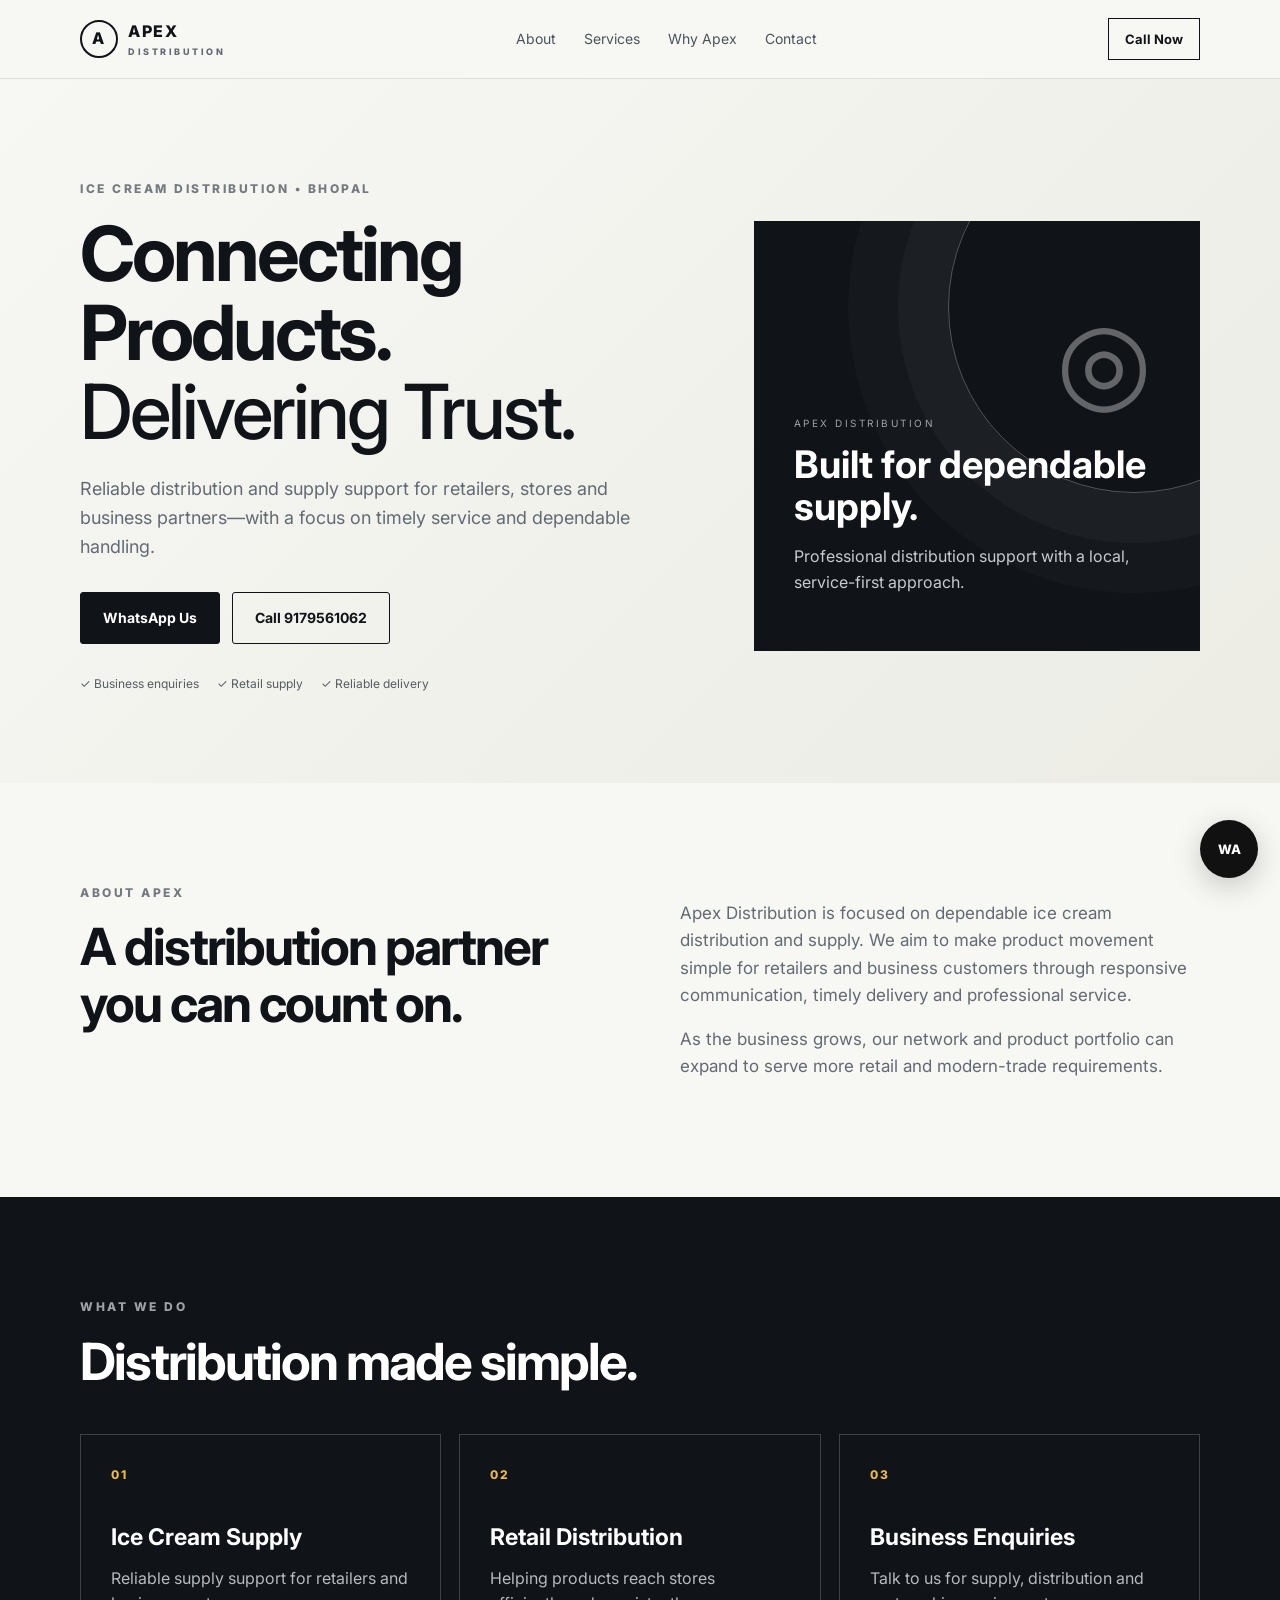
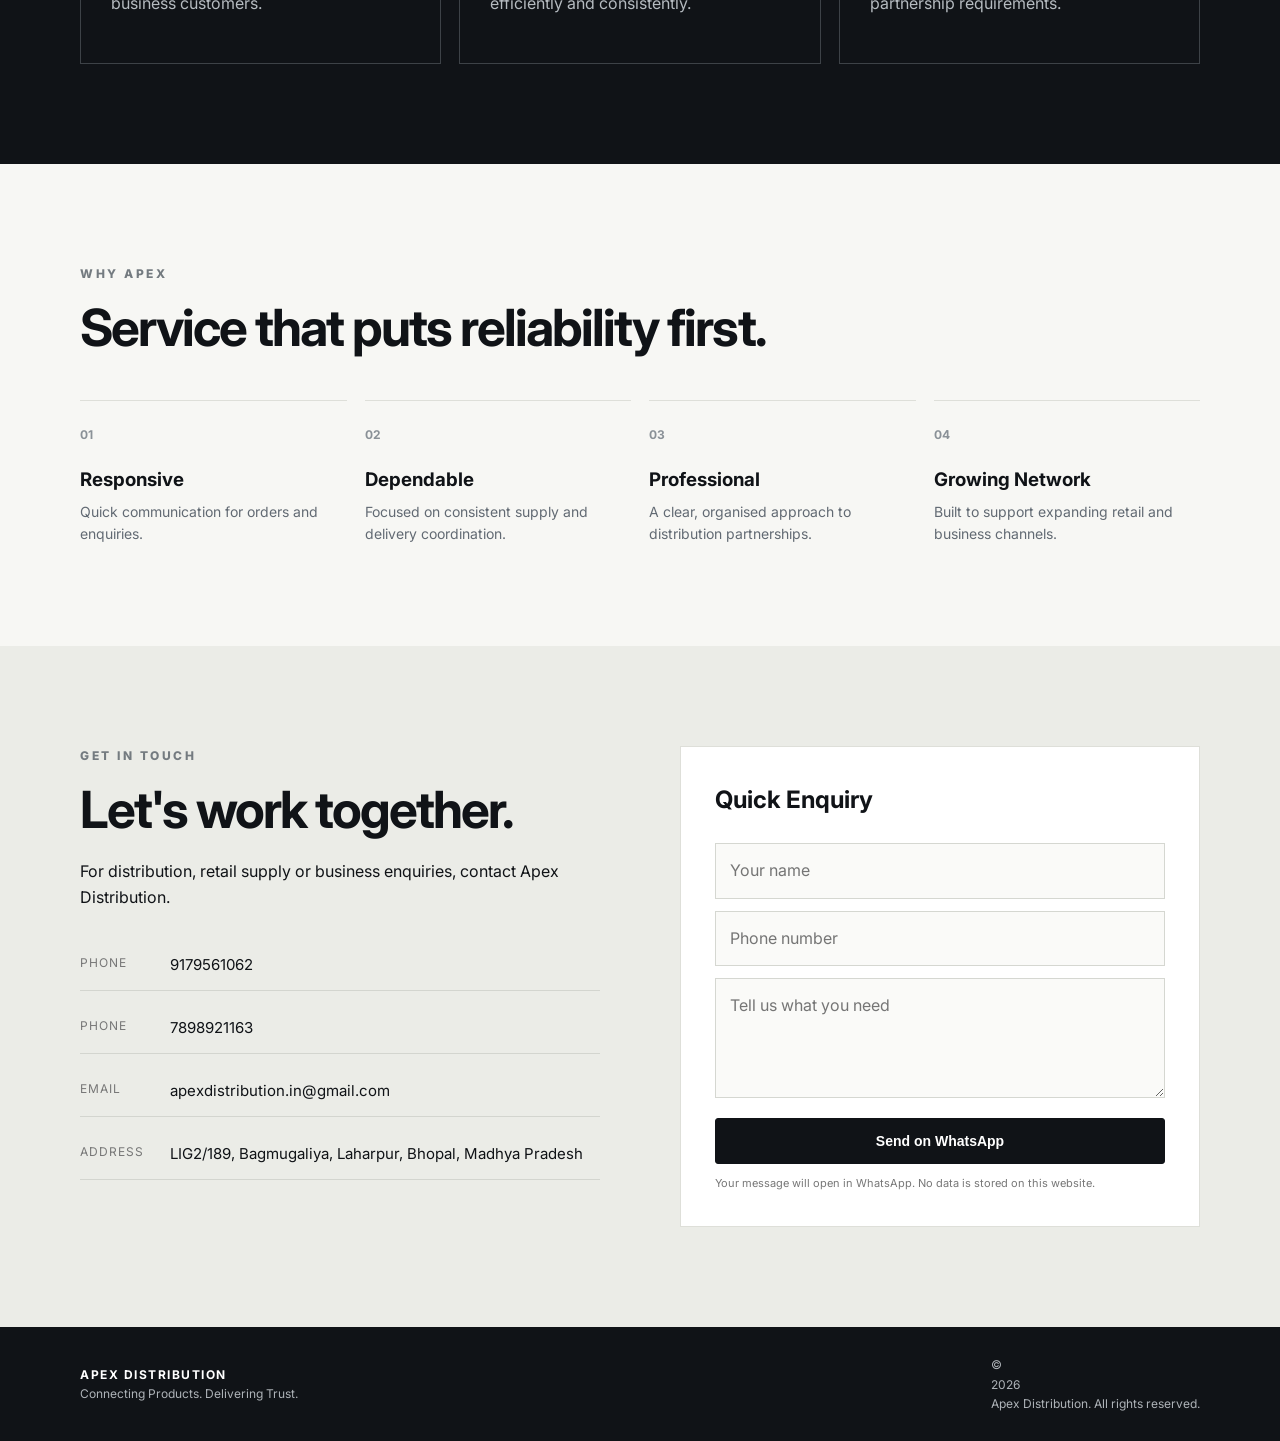
==== index.html @ a8c30905 "Add files via upload" ====
<!DOCTYPE html>
<html lang="en">
<head>
  <meta charset="UTF-8">
  <meta name="viewport" content="width=device-width, initial-scale=1.0">
  <meta name="description" content="Apex Distribution - Ice cream distribution and supply in Bhopal. Reliable cold-chain distribution for retailers and businesses.">
  <title>Apex Distribution | Ice Cream Distribution</title>
  <link rel="stylesheet" href="style.css">
</head>
<body>
  <header class="nav">
    <div class="container nav-inner">
      <a class="brand" href="#home">
        <span class="brand-mark">A</span>
        <span>APEX <small>DISTRIBUTION</small></span>
      </a>
      <nav>
        <a href="#about">About</a>
        <a href="#services">Services</a>
        <a href="#why-us">Why Apex</a>
        <a href="#contact">Contact</a>
      </nav>
      <a class="nav-cta" href="tel:+919179561062">Call Now</a>
    </div>
  </header>

  <main>
    <section id="home" class="hero">
      <div class="container hero-grid">
        <div>
          <div class="eyebrow">ICE CREAM DISTRIBUTION • BHOPAL</div>
          <h1>Connecting Products.<br><span>Delivering Trust.</span></h1>
          <p class="hero-text">Reliable distribution and supply support for retailers, stores and business partners—with a focus on timely service and dependable handling.</p>
          <div class="buttons">
            <a class="btn primary" href="https://wa.me/919179561062?text=Hello%20Apex%20Distribution%2C%20I%20would%20like%20to%20make%20an%20enquiry." target="_blank" rel="noopener">WhatsApp Us</a>
            <a class="btn secondary" href="tel:+919179561062">Call 9179561062</a>
          </div>
          <div class="trust-row">
            <span>✓ Business enquiries</span>
            <span>✓ Retail supply</span>
            <span>✓ Reliable delivery</span>
          </div>
        </div>
        <div class="hero-card">
          <div class="world">◎</div>
          <div class="hero-card-content">
            <span class="mini-label">APEX DISTRIBUTION</span>
            <h2>Built for dependable supply.</h2>
            <p>Professional distribution support with a local, service-first approach.</p>
          </div>
        </div>
      </div>
    </section>

    <section id="about" class="section">
      <div class="container two-col">
        <div>
          <div class="eyebrow">ABOUT APEX</div>
          <h2>A distribution partner you can count on.</h2>
        </div>
        <div>
          <p>Apex Distribution is focused on dependable ice cream distribution and supply. We aim to make product movement simple for retailers and business customers through responsive communication, timely delivery and professional service.</p>
          <p>As the business grows, our network and product portfolio can expand to serve more retail and modern-trade requirements.</p>
        </div>
      </div>
    </section>

    <section id="services" class="section dark">
      <div class="container">
        <div class="eyebrow">WHAT WE DO</div>
        <h2>Distribution made simple.</h2>
        <div class="cards">
          <article class="card">
            <div class="icon">01</div>
            <h3>Ice Cream Supply</h3>
            <p>Reliable supply support for retailers and business customers.</p>
          </article>
          <article class="card">
            <div class="icon">02</div>
            <h3>Retail Distribution</h3>
            <p>Helping products reach stores efficiently and consistently.</p>
          </article>
          <article class="card">
            <div class="icon">03</div>
            <h3>Business Enquiries</h3>
            <p>Talk to us for supply, distribution and partnership requirements.</p>
          </article>
        </div>
      </div>
    </section>

    <section id="why-us" class="section">
      <div class="container">
        <div class="eyebrow">WHY APEX</div>
        <h2>Service that puts reliability first.</h2>
        <div class="features">
          <div><strong>01</strong><h3>Responsive</h3><p>Quick communication for orders and enquiries.</p></div>
          <div><strong>02</strong><h3>Dependable</h3><p>Focused on consistent supply and delivery coordination.</p></div>
          <div><strong>03</strong><h3>Professional</h3><p>A clear, organised approach to distribution partnerships.</p></div>
          <div><strong>04</strong><h3>Growing Network</h3><p>Built to support expanding retail and business channels.</p></div>
        </div>
      </div>
    </section>

    <section id="contact" class="section contact">
      <div class="container contact-grid">
        <div>
          <div class="eyebrow">GET IN TOUCH</div>
          <h2>Let's work together.</h2>
          <p>For distribution, retail supply or business enquiries, contact Apex Distribution.</p>
          <div class="contact-list">
            <a href="tel:+919179561062"><span>Phone</span>9179561062</a>
            <a href="tel:+917898921163"><span>Phone</span>7898921163</a>
            <a href="mailto:apexdistribution.in@gmail.com"><span>Email</span>apexdistribution.in@gmail.com</a>
            <div><span>Address</span>LIG2/189, Bagmugaliya, Laharpur, Bhopal, Madhya Pradesh</div>
          </div>
        </div>
        <div class="enquiry">
          <h3>Quick Enquiry</h3>
          <form id="enquiryForm">
            <input id="name" type="text" placeholder="Your name" required>
            <input id="phone" type="tel" placeholder="Phone number" required>
            <textarea id="message" placeholder="Tell us what you need" required></textarea>
            <button class="btn primary" type="submit">Send on WhatsApp</button>
          </form>
          <p class="form-note">Your message will open in WhatsApp. No data is stored on this website.</p>
        </div>
      </div>
    </section>
  </main>

  <footer>
    <div class="container footer-inner">
      <div><strong>APEX DISTRIBUTION</strong><span>Connecting Products. Delivering Trust.</span></div>
      <span>© <span id="year"></span> Apex Distribution. All rights reserved.</span>
    </div>
  </footer>

  <a class="floating-wa" href="https://wa.me/919179561062?text=Hello%20Apex%20Distribution%2C%20I%20would%20like%20to%20make%20an%20enquiry." target="_blank" rel="noopener" aria-label="WhatsApp">WA</a>

  <script>
    document.getElementById("year").textContent = new Date().getFullYear();
    document.getElementById("enquiryForm").addEventListener("submit", function(e) {
      e.preventDefault();
      const name = document.getElementById("name").value.trim();
      const phone = document.getElementById("phone").value.trim();
      const message = document.getElementById("message").value.trim();
      const text = `Hello Apex Distribution,%0A%0AName: ${encodeURIComponent(name)}%0APhone: ${encodeURIComponent(phone)}%0AEnquiry: ${encodeURIComponent(message)}`;
      window.open("https://wa.me/919179561062?text=" + text, "_blank");
    });
  </script>
</body>
</html>
---- style.css ----
@import url('https://fonts.googleapis.com/css2?family=Inter:wght@400;500;600;700;800&display=swap');
:root{--ink:#101317;--muted:#626a73;--paper:#f7f7f4;--white:#fff;--line:#dedfd9;--accent:#e9b949}
*{box-sizing:border-box}html{scroll-behavior:smooth}body{margin:0;font-family:Inter,Arial,sans-serif;color:var(--ink);background:var(--paper);line-height:1.6}a{text-decoration:none;color:inherit}.container{width:min(1120px,92%);margin:auto}
.nav{position:sticky;top:0;z-index:20;background:rgba(247,247,244,.94);backdrop-filter:blur(12px);border-bottom:1px solid var(--line)}.nav-inner{height:78px;display:flex;align-items:center;justify-content:space-between;gap:24px}.brand{display:flex;align-items:center;gap:10px;font-weight:800;letter-spacing:1.5px}.brand small{display:block;font-size:9px;letter-spacing:2.5px;color:var(--muted)}.brand-mark{width:38px;height:38px;border:2px solid var(--ink);display:grid;place-items:center;font-weight:800;border-radius:50%}.nav nav{display:flex;gap:28px;color:#4d545c;font-size:14px}.nav nav a:hover{color:var(--ink)}.nav-cta{padding:10px 16px;border:1px solid var(--ink);font-size:13px;font-weight:700}
.hero{padding:100px 0 90px;background:linear-gradient(135deg,#f7f7f4 0%,#ecece5 100%)}.hero-grid{display:grid;grid-template-columns:1.15fr .85fr;gap:70px;align-items:center}.eyebrow{font-size:12px;font-weight:800;letter-spacing:2.5px;color:#747b80;margin-bottom:16px}.hero h1{font-size:clamp(44px,6vw,76px);line-height:1.04;letter-spacing:-3px;margin:0 0 24px}.hero h1 span{font-weight:500}.hero-text{font-size:18px;color:var(--muted);max-width:650px}.buttons{display:flex;gap:12px;flex-wrap:wrap;margin:30px 0}.btn{display:inline-flex;justify-content:center;align-items:center;padding:14px 22px;border-radius:3px;font-weight:700;font-size:14px;border:1px solid var(--ink)}.primary{background:var(--ink);color:#fff}.secondary{background:transparent}.trust-row{display:flex;gap:18px;flex-wrap:wrap;font-size:12px;color:#555d63}.hero-card{min-height:430px;background:var(--ink);color:#fff;padding:40px;position:relative;overflow:hidden;display:flex;align-items:flex-end}.hero-card:before{content:"";position:absolute;width:370px;height:370px;border:1px solid #555;right:-120px;top:-100px;border-radius:50%;box-shadow:0 0 0 50px rgba(255,255,255,.03),0 0 0 100px rgba(255,255,255,.02)}.world{position:absolute;right:48px;top:50px;font-size:110px;font-weight:200;opacity:.35}.hero-card-content{position:relative;max-width:360px}.mini-label{font-size:10px;letter-spacing:2.5px;opacity:.6}.hero-card h2{font-size:38px;line-height:1.1;margin:10px 0}.hero-card p{color:#c7cbd0}
.section{padding:100px 0}.two-col{display:grid;grid-template-columns:1fr 1fr;gap:80px}.section h2{font-size:clamp(34px,4vw,54px);line-height:1.1;letter-spacing:-2px;margin:0 0 22px}.two-col p{color:var(--muted);font-size:17px}.dark{background:var(--ink);color:#fff}.dark .eyebrow{color:#9da3a8}.cards{display:grid;grid-template-columns:repeat(3,1fr);gap:18px;margin-top:45px}.card{border:1px solid #3d4247;padding:30px;min-height:230px}.icon{font-size:12px;letter-spacing:2px;color:var(--accent);font-weight:800}.card h3{font-size:23px;margin:35px 0 10px}.card p{color:#b5bbc0;margin:0}.features{display:grid;grid-template-columns:repeat(4,1fr);gap:18px;margin-top:45px}.features>div{border-top:1px solid var(--line);padding-top:20px}.features strong{font-size:12px;color:#8a9197}.features h3{margin:18px 0 6px}.features p{margin:0;color:var(--muted);font-size:14px}.contact{background:#ebece7}.contact-grid{display:grid;grid-template-columns:1fr 1fr;gap:80px}.contact-list{display:grid;gap:12px;margin-top:30px}.contact-list a,.contact-list div{display:flex;gap:20px;padding:13px 0;border-bottom:1px solid #d3d5cf;font-size:15px}.contact-list span{width:70px;color:#777;font-size:12px;text-transform:uppercase;letter-spacing:1px}.enquiry{background:#fff;padding:34px;border:1px solid var(--line)}.enquiry h3{margin-top:0;font-size:24px}input,textarea{width:100%;padding:14px;border:1px solid #d5d7d1;background:#fafaf8;font:inherit;margin-bottom:12px}textarea{min-height:120px;resize:vertical}.enquiry button{width:100%;cursor:pointer}.form-note{font-size:11px;color:#777;margin-bottom:0}
footer{background:#101317;color:#fff;padding:28px 0}.footer-inner{display:flex;justify-content:space-between;gap:20px;align-items:center;font-size:12px;color:#aeb3b8}.footer-inner strong{display:block;color:#fff;letter-spacing:1.5px}.footer-inner span{display:block}.floating-wa{position:fixed;right:22px;bottom:22px;width:58px;height:58px;border-radius:50%;background:#111;color:#fff;display:grid;place-items:center;font-size:13px;font-weight:800;box-shadow:0 8px 30px rgba(0,0,0,.2);z-index:30}
@media(max-width:800px){.nav nav{display:none}.nav-cta{display:none}.hero{padding:65px 0}.hero-grid,.two-col,.contact-grid{grid-template-columns:1fr;gap:45px}.hero-card{min-height:330px}.cards{grid-template-columns:1fr}.features{grid-template-columns:1fr 1fr}.section{padding:70px 0}.hero h1{letter-spacing:-2px}.footer-inner{display:block}.footer-inner>span{margin-top:12px}.contact-list a,.contact-list div{display:block}.contact-list span{display:block;margin-bottom:4px}}
@media(max-width:480px){.features{grid-template-columns:1fr}.hero-card h2{font-size:30px}}
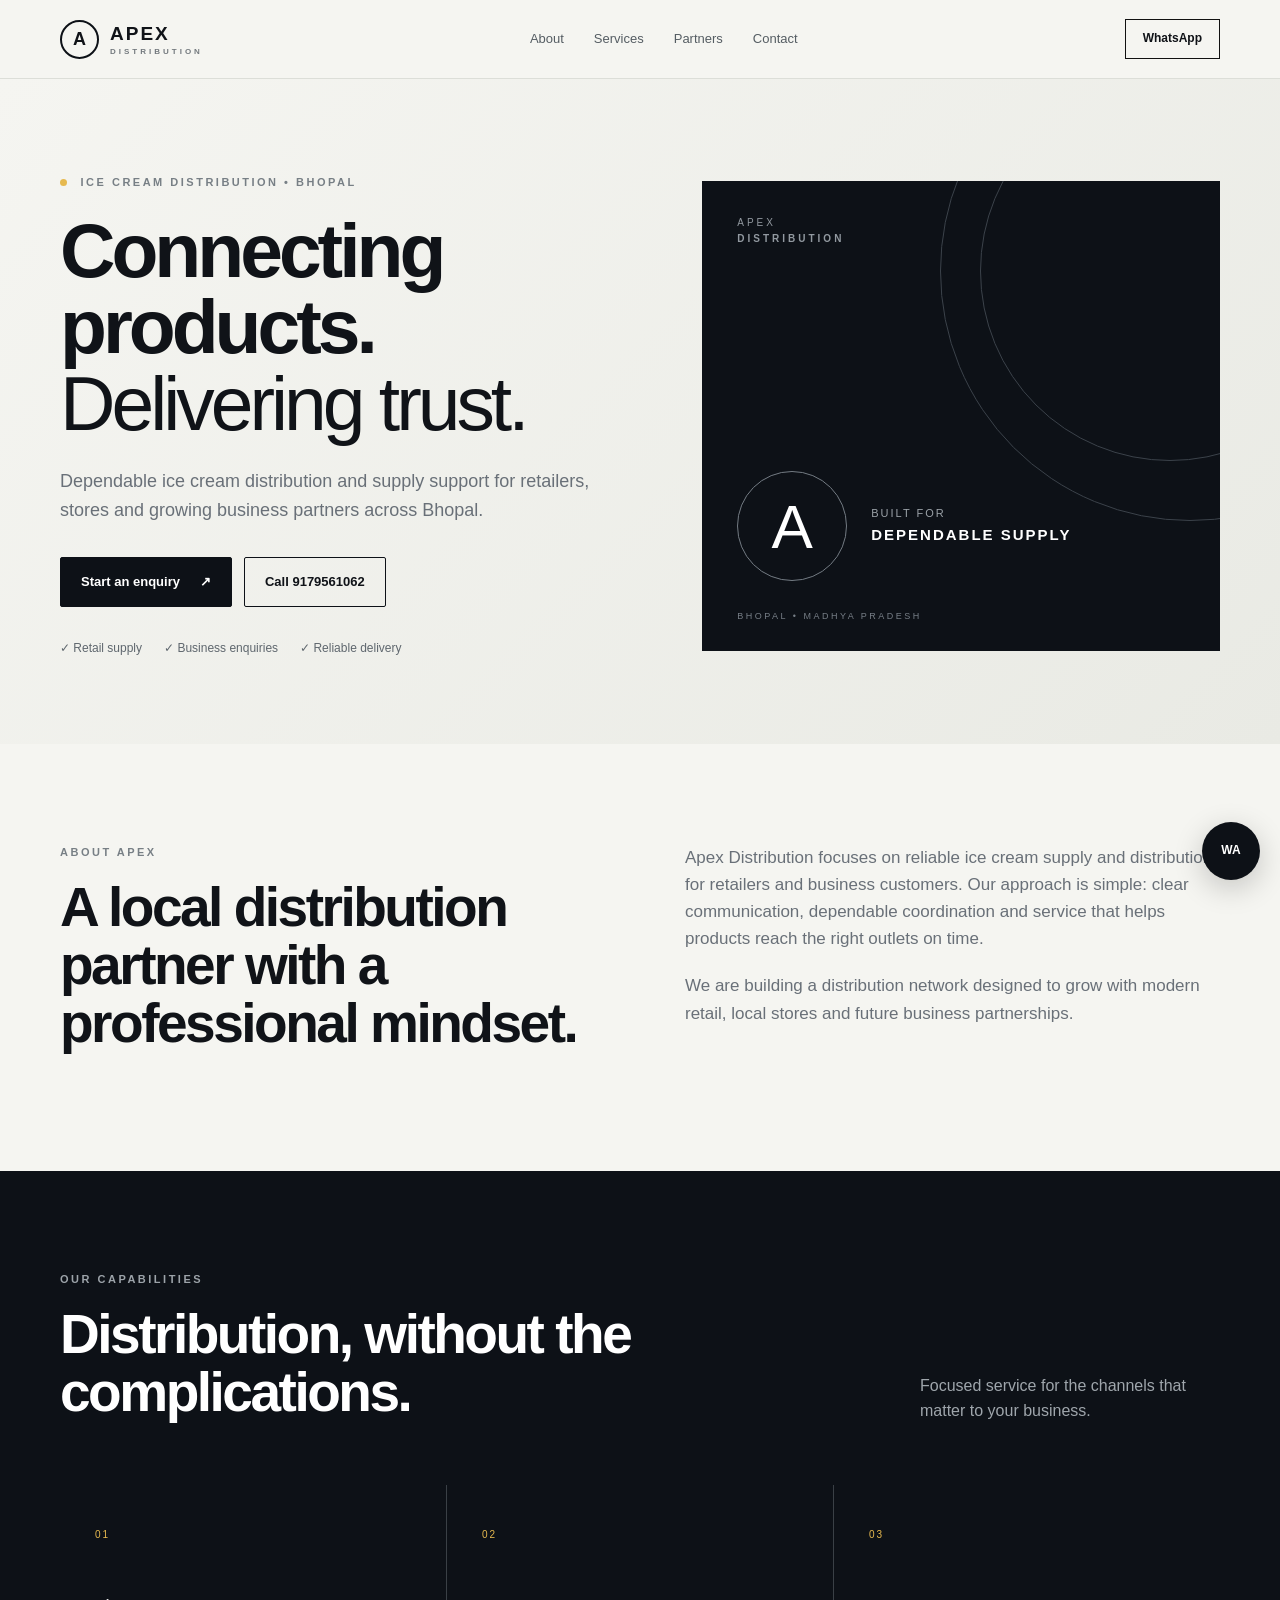
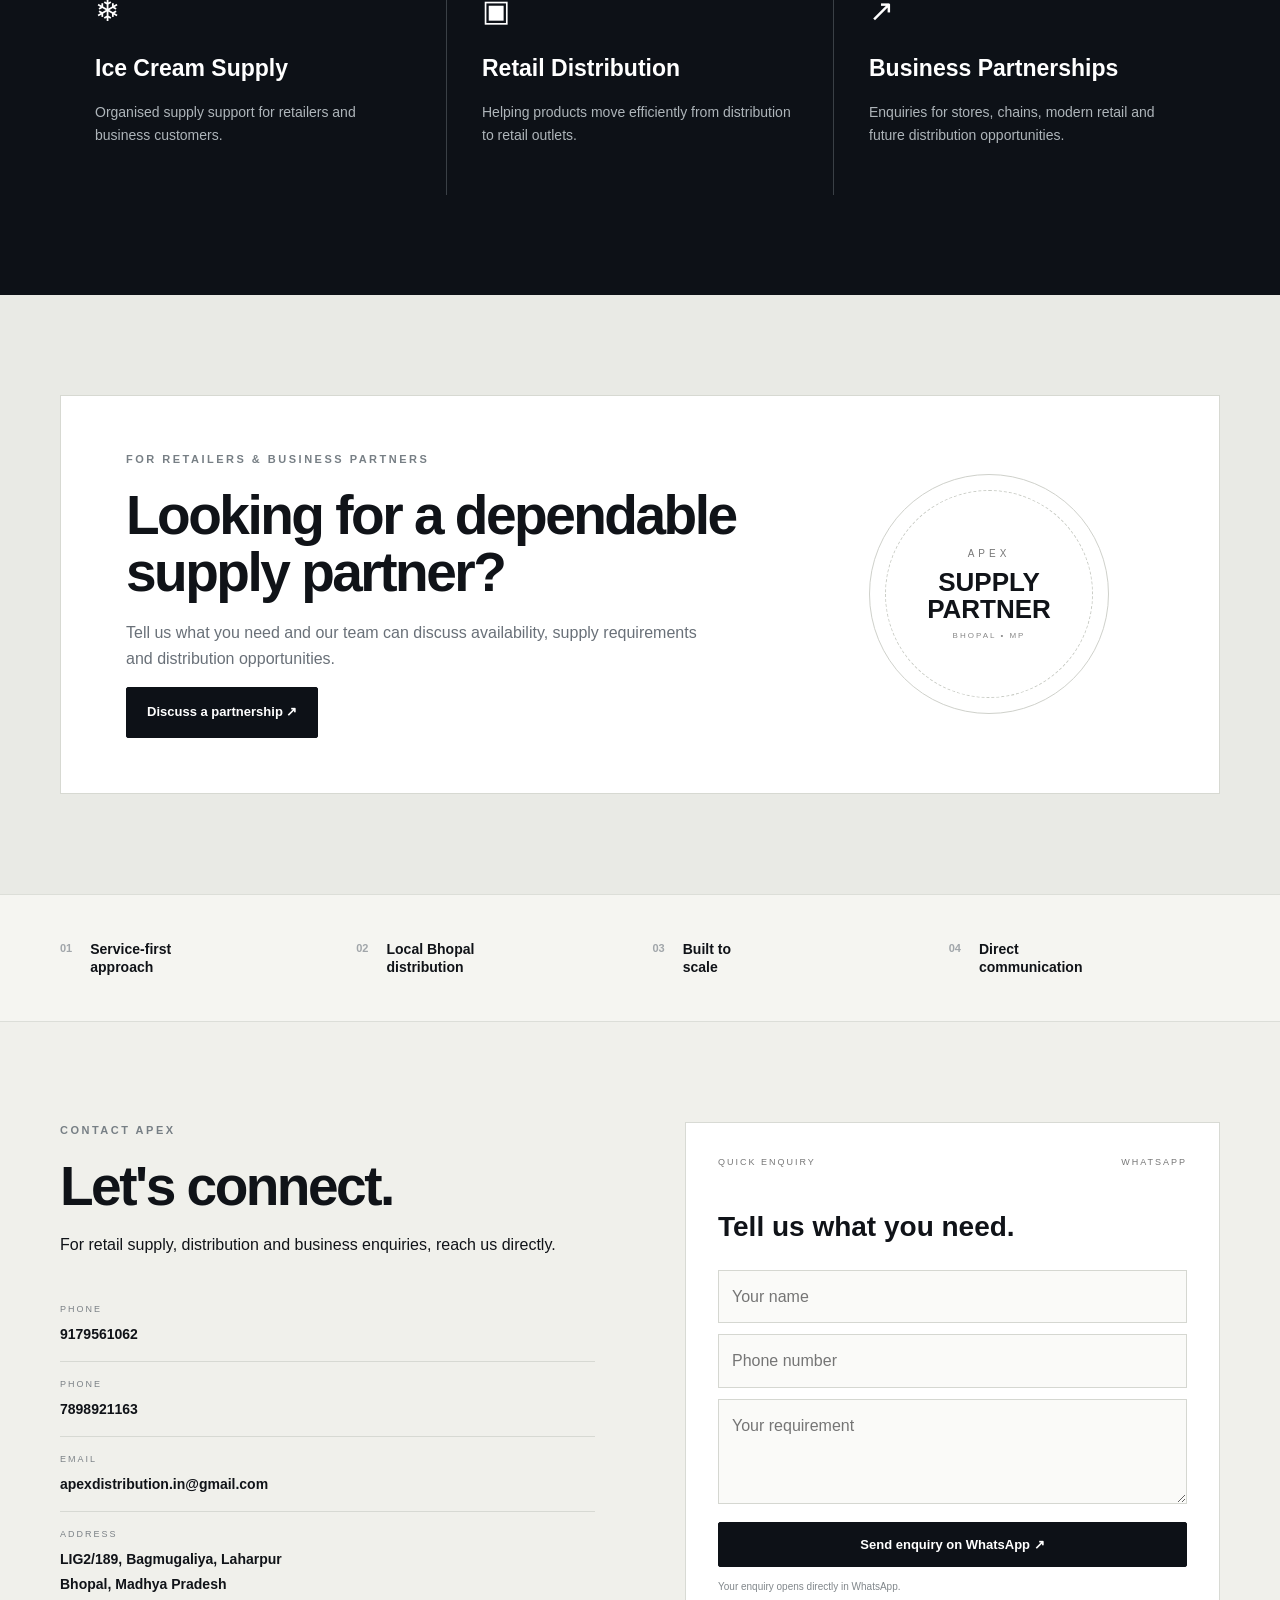
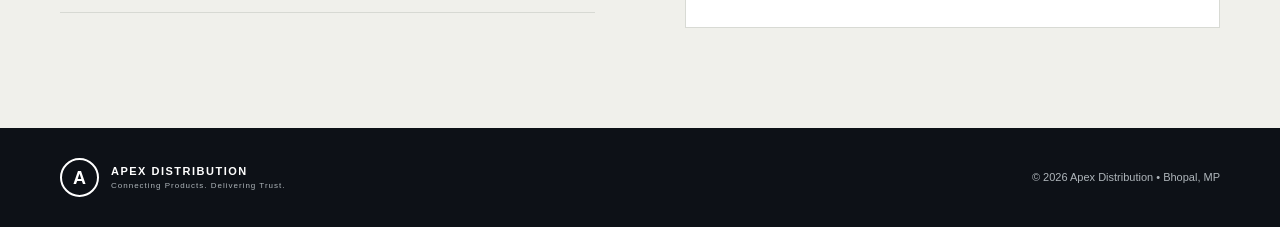
==== commit b1a8a16f: "Add files via upload" ====
--- a/index.html
+++ b/index.html
@@ -1,153 +1,121 @@
 <!DOCTYPE html>
 <html lang="en">
 <head>
-  <meta charset="UTF-8">
-  <meta name="viewport" content="width=device-width, initial-scale=1.0">
-  <meta name="description" content="Apex Distribution - Ice cream distribution and supply in Bhopal. Reliable cold-chain distribution for retailers and businesses.">
-  <title>Apex Distribution | Ice Cream Distribution</title>
-  <link rel="stylesheet" href="style.css">
+<meta charset="UTF-8">
+<meta name="viewport" content="width=device-width, initial-scale=1.0">
+<meta name="description" content="Apex Distribution — professional ice cream distribution and retail supply in Bhopal, Madhya Pradesh.">
+<meta name="keywords" content="Apex Distribution, ice cream distributor Bhopal, ice cream supply Bhopal, Sanchi ice cream distributor">
+<meta name="theme-color" content="#0d1117">
+<title>Apex Distribution | Ice Cream Distribution • Bhopal</title>
+<link rel="stylesheet" href="style.css">
 </head>
 <body>
-  <header class="nav">
-    <div class="container nav-inner">
-      <a class="brand" href="#home">
-        <span class="brand-mark">A</span>
-        <span>APEX <small>DISTRIBUTION</small></span>
-      </a>
-      <nav>
-        <a href="#about">About</a>
-        <a href="#services">Services</a>
-        <a href="#why-us">Why Apex</a>
-        <a href="#contact">Contact</a>
-      </nav>
-      <a class="nav-cta" href="tel:+919179561062">Call Now</a>
+<header class="nav">
+  <div class="container nav-inner">
+    <a class="brand" href="#home" aria-label="Apex Distribution home">
+      <span class="logo-box">A</span>
+      <span class="brand-name">APEX <small>DISTRIBUTION</small></span>
+    </a>
+    <nav class="desktop-nav">
+      <a href="#about">About</a><a href="#services">Services</a><a href="#partners">Partners</a><a href="#contact">Contact</a>
+    </nav>
+    <a class="nav-btn" href="https://wa.me/919179561062?text=Hello%20Apex%20Distribution%2C%20I%20would%20like%20to%20make%20a%20business%20enquiry." target="_blank" rel="noopener">WhatsApp</a>
+  </div>
+</header>
+
+<main>
+<section id="home" class="hero">
+  <div class="hero-grid container">
+    <div class="hero-copy">
+      <div class="eyebrow"><span></span> ICE CREAM DISTRIBUTION • BHOPAL</div>
+      <h1>Connecting products.<br><em>Delivering trust.</em></h1>
+      <p>Dependable ice cream distribution and supply support for retailers, stores and growing business partners across Bhopal.</p>
+      <div class="actions">
+        <a class="btn dark" href="https://wa.me/919179561062?text=Hello%20Apex%20Distribution%2C%20I%20would%20like%20to%20make%20a%20business%20enquiry." target="_blank" rel="noopener">Start an enquiry <b>↗</b></a>
+        <a class="btn light" href="tel:+919179561062">Call 9179561062</a>
+      </div>
+      <div class="proof"><span>✓ Retail supply</span><span>✓ Business enquiries</span><span>✓ Reliable delivery</span></div>
     </div>
-  </header>
+    <div class="hero-visual">
+      <div class="orbit one"></div><div class="orbit two"></div>
+      <div class="visual-label">APEX<br><strong>DISTRIBUTION</strong></div>
+      <div class="visual-center"><div class="big-a">A</div><span>BUILT FOR<br><strong>DEPENDABLE SUPPLY</strong></span></div>
+      <div class="visual-foot">BHOPAL • MADHYA PRADESH</div>
+    </div>
+  </div>
+</section>
 
-  <main>
-    <section id="home" class="hero">
-      <div class="container hero-grid">
-        <div>
-          <div class="eyebrow">ICE CREAM DISTRIBUTION • BHOPAL</div>
-          <h1>Connecting Products.<br><span>Delivering Trust.</span></h1>
-          <p class="hero-text">Reliable distribution and supply support for retailers, stores and business partners—with a focus on timely service and dependable handling.</p>
-          <div class="buttons">
-            <a class="btn primary" href="https://wa.me/919179561062?text=Hello%20Apex%20Distribution%2C%20I%20would%20like%20to%20make%20an%20enquiry." target="_blank" rel="noopener">WhatsApp Us</a>
-            <a class="btn secondary" href="tel:+919179561062">Call 9179561062</a>
-          </div>
-          <div class="trust-row">
-            <span>✓ Business enquiries</span>
-            <span>✓ Retail supply</span>
-            <span>✓ Reliable delivery</span>
-          </div>
-        </div>
-        <div class="hero-card">
-          <div class="world">◎</div>
-          <div class="hero-card-content">
-            <span class="mini-label">APEX DISTRIBUTION</span>
-            <h2>Built for dependable supply.</h2>
-            <p>Professional distribution support with a local, service-first approach.</p>
-          </div>
-        </div>
+<section id="about" class="section about">
+  <div class="container split">
+    <div><div class="eyebrow">ABOUT APEX</div><h2>A local distribution partner with a professional mindset.</h2></div>
+    <div><p>Apex Distribution focuses on reliable ice cream supply and distribution for retailers and business customers. Our approach is simple: clear communication, dependable coordination and service that helps products reach the right outlets on time.</p><p>We are building a distribution network designed to grow with modern retail, local stores and future business partnerships.</p></div>
+  </div>
+</section>
+
+<section id="services" class="section services">
+  <div class="container">
+    <div class="section-head"><div><div class="eyebrow">OUR CAPABILITIES</div><h2>Distribution, without the complications.</h2></div><p>Focused service for the channels that matter to your business.</p></div>
+    <div class="service-grid">
+      <article><span class="num">01</span><div class="service-icon">❄</div><h3>Ice Cream Supply</h3><p>Organised supply support for retailers and business customers.</p></article>
+      <article><span class="num">02</span><div class="service-icon">▣</div><h3>Retail Distribution</h3><p>Helping products move efficiently from distribution to retail outlets.</p></article>
+      <article><span class="num">03</span><div class="service-icon">↗</div><h3>Business Partnerships</h3><p>Enquiries for stores, chains, modern retail and future distribution opportunities.</p></article>
+    </div>
+  </div>
+</section>
+
+<section id="partners" class="section partners">
+  <div class="container partner-box">
+    <div class="partner-copy"><div class="eyebrow">FOR RETAILERS & BUSINESS PARTNERS</div><h2>Looking for a dependable supply partner?</h2><p>Tell us what you need and our team can discuss availability, supply requirements and distribution opportunities.</p><a class="btn dark" href="https://wa.me/919179561062?text=Hello%20Apex%20Distribution%2C%20I%20am%20interested%20in%20a%20retail%20or%20business partnership." target="_blank" rel="noopener">Discuss a partnership ↗</a></div>
+    <div class="partner-stamp"><span>APEX</span><strong>SUPPLY<br>PARTNER</strong><small>BHOPAL • MP</small></div>
+  </div>
+</section>
+
+<section class="section metrics">
+  <div class="container metric-grid">
+    <div><strong>01</strong><span>Service-first<br>approach</span></div>
+    <div><strong>02</strong><span>Local Bhopal<br>distribution</span></div>
+    <div><strong>03</strong><span>Built to<br>scale</span></div>
+    <div><strong>04</strong><span>Direct<br>communication</span></div>
+  </div>
+</section>
+
+<section id="contact" class="section contact">
+  <div class="container contact-grid">
+    <div>
+      <div class="eyebrow">CONTACT APEX</div><h2>Let's connect.</h2><p>For retail supply, distribution and business enquiries, reach us directly.</p>
+      <div class="details">
+        <a href="tel:+919179561062"><small>PHONE</small><b>9179561062</b></a>
+        <a href="tel:+917898921163"><small>PHONE</small><b>7898921163</b></a>
+        <a href="mailto:apexdistribution.in@gmail.com"><small>EMAIL</small><b>apexdistribution.in@gmail.com</b></a>
+        <div><small>ADDRESS</small><b>LIG2/189, Bagmugaliya, Laharpur<br>Bhopal, Madhya Pradesh</b></div>
       </div>
-    </section>
+    </div>
+    <div class="contact-card">
+      <div class="card-top"><span>QUICK ENQUIRY</span><span>WHATSAPP</span></div>
+      <h3>Tell us what you need.</h3>
+      <form id="enquiryForm">
+        <input id="name" required placeholder="Your name">
+        <input id="phone" required type="tel" placeholder="Phone number">
+        <textarea id="message" required placeholder="Your requirement"></textarea>
+        <button class="btn dark" type="submit">Send enquiry on WhatsApp ↗</button>
+      </form>
+      <small>Your enquiry opens directly in WhatsApp.</small>
+    </div>
+  </div>
+</section>
+</main>
 
-    <section id="about" class="section">
-      <div class="container two-col">
-        <div>
-          <div class="eyebrow">ABOUT APEX</div>
-          <h2>A distribution partner you can count on.</h2>
-        </div>
-        <div>
-          <p>Apex Distribution is focused on dependable ice cream distribution and supply. We aim to make product movement simple for retailers and business customers through responsive communication, timely delivery and professional service.</p>
-          <p>As the business grows, our network and product portfolio can expand to serve more retail and modern-trade requirements.</p>
-        </div>
-      </div>
-    </section>
+<footer><div class="container footer"><div class="footer-brand"><span class="logo-box">A</span><div><strong>APEX DISTRIBUTION</strong><small>Connecting Products. Delivering Trust.</small></div></div><div>© <span id="year"></span> Apex Distribution • Bhopal, MP</div></div></footer>
+<a class="floating" href="https://wa.me/919179561062?text=Hello%20Apex%20Distribution%2C%20I%20would%20like%20to%20make%20an%20enquiry." target="_blank" rel="noopener" aria-label="WhatsApp">WA</a>
 
-    <section id="services" class="section dark">
-      <div class="container">
-        <div class="eyebrow">WHAT WE DO</div>
-        <h2>Distribution made simple.</h2>
-        <div class="cards">
-          <article class="card">
-            <div class="icon">01</div>
-            <h3>Ice Cream Supply</h3>
-            <p>Reliable supply support for retailers and business customers.</p>
-          </article>
-          <article class="card">
-            <div class="icon">02</div>
-            <h3>Retail Distribution</h3>
-            <p>Helping products reach stores efficiently and consistently.</p>
-          </article>
-          <article class="card">
-            <div class="icon">03</div>
-            <h3>Business Enquiries</h3>
-            <p>Talk to us for supply, distribution and partnership requirements.</p>
-          </article>
-        </div>
-      </div>
-    </section>
-
-    <section id="why-us" class="section">
-      <div class="container">
-        <div class="eyebrow">WHY APEX</div>
-        <h2>Service that puts reliability first.</h2>
-        <div class="features">
-          <div><strong>01</strong><h3>Responsive</h3><p>Quick communication for orders and enquiries.</p></div>
-          <div><strong>02</strong><h3>Dependable</h3><p>Focused on consistent supply and delivery coordination.</p></div>
-          <div><strong>03</strong><h3>Professional</h3><p>A clear, organised approach to distribution partnerships.</p></div>
-          <div><strong>04</strong><h3>Growing Network</h3><p>Built to support expanding retail and business channels.</p></div>
-        </div>
-      </div>
-    </section>
-
-    <section id="contact" class="section contact">
-      <div class="container contact-grid">
-        <div>
-          <div class="eyebrow">GET IN TOUCH</div>
-          <h2>Let's work together.</h2>
-          <p>For distribution, retail supply or business enquiries, contact Apex Distribution.</p>
-          <div class="contact-list">
-            <a href="tel:+919179561062"><span>Phone</span>9179561062</a>
-            <a href="tel:+917898921163"><span>Phone</span>7898921163</a>
-            <a href="mailto:apexdistribution.in@gmail.com"><span>Email</span>apexdistribution.in@gmail.com</a>
-            <div><span>Address</span>LIG2/189, Bagmugaliya, Laharpur, Bhopal, Madhya Pradesh</div>
-          </div>
-        </div>
-        <div class="enquiry">
-          <h3>Quick Enquiry</h3>
-          <form id="enquiryForm">
-            <input id="name" type="text" placeholder="Your name" required>
-            <input id="phone" type="tel" placeholder="Phone number" required>
-            <textarea id="message" placeholder="Tell us what you need" required></textarea>
-            <button class="btn primary" type="submit">Send on WhatsApp</button>
-          </form>
-          <p class="form-note">Your message will open in WhatsApp. No data is stored on this website.</p>
-        </div>
-      </div>
-    </section>
-  </main>
-
-  <footer>
-    <div class="container footer-inner">
-      <div><strong>APEX DISTRIBUTION</strong><span>Connecting Products. Delivering Trust.</span></div>
-      <span>© <span id="year"></span> Apex Distribution. All rights reserved.</span>
-    </div>
-  </footer>
-
-  <a class="floating-wa" href="https://wa.me/919179561062?text=Hello%20Apex%20Distribution%2C%20I%20would%20like%20to%20make%20an%20enquiry." target="_blank" rel="noopener" aria-label="WhatsApp">WA</a>
-
-  <script>
-    document.getElementById("year").textContent = new Date().getFullYear();
-    document.getElementById("enquiryForm").addEventListener("submit", function(e) {
-      e.preventDefault();
-      const name = document.getElementById("name").value.trim();
-      const phone = document.getElementById("phone").value.trim();
-      const message = document.getElementById("message").value.trim();
-      const text = `Hello Apex Distribution,%0A%0AName: ${encodeURIComponent(name)}%0APhone: ${encodeURIComponent(phone)}%0AEnquiry: ${encodeURIComponent(message)}`;
-      window.open("https://wa.me/919179561062?text=" + text, "_blank");
-    });
-  </script>
+<script>
+document.getElementById('year').textContent=new Date().getFullYear();
+document.getElementById('enquiryForm').addEventListener('submit',function(e){
+ e.preventDefault();
+ const n=document.getElementById('name').value, p=document.getElementById('phone').value, m=document.getElementById('message').value;
+ const text=`Hello Apex Distribution,%0A%0AName: ${encodeURIComponent(n)}%0APhone: ${encodeURIComponent(p)}%0ARequirement: ${encodeURIComponent(m)}`;
+ window.open('https://wa.me/919179561062?text='+text,'_blank');
+});
+</script>
 </body>
-</html>
+</html>
--- a/style.css
+++ b/style.css
@@ -1,9 +1,10 @@
-@import url('https://fonts.googleapis.com/css2?family=Inter:wght@400;500;600;700;800&display=swap');
-:root{--ink:#101317;--muted:#626a73;--paper:#f7f7f4;--white:#fff;--line:#dedfd9;--accent:#e9b949}
-*{box-sizing:border-box}html{scroll-behavior:smooth}body{margin:0;font-family:Inter,Arial,sans-serif;color:var(--ink);background:var(--paper);line-height:1.6}a{text-decoration:none;color:inherit}.container{width:min(1120px,92%);margin:auto}
-.nav{position:sticky;top:0;z-index:20;background:rgba(247,247,244,.94);backdrop-filter:blur(12px);border-bottom:1px solid var(--line)}.nav-inner{height:78px;display:flex;align-items:center;justify-content:space-between;gap:24px}.brand{display:flex;align-items:center;gap:10px;font-weight:800;letter-spacing:1.5px}.brand small{display:block;font-size:9px;letter-spacing:2.5px;color:var(--muted)}.brand-mark{width:38px;height:38px;border:2px solid var(--ink);display:grid;place-items:center;font-weight:800;border-radius:50%}.nav nav{display:flex;gap:28px;color:#4d545c;font-size:14px}.nav nav a:hover{color:var(--ink)}.nav-cta{padding:10px 16px;border:1px solid var(--ink);font-size:13px;font-weight:700}
-.hero{padding:100px 0 90px;background:linear-gradient(135deg,#f7f7f4 0%,#ecece5 100%)}.hero-grid{display:grid;grid-template-columns:1.15fr .85fr;gap:70px;align-items:center}.eyebrow{font-size:12px;font-weight:800;letter-spacing:2.5px;color:#747b80;margin-bottom:16px}.hero h1{font-size:clamp(44px,6vw,76px);line-height:1.04;letter-spacing:-3px;margin:0 0 24px}.hero h1 span{font-weight:500}.hero-text{font-size:18px;color:var(--muted);max-width:650px}.buttons{display:flex;gap:12px;flex-wrap:wrap;margin:30px 0}.btn{display:inline-flex;justify-content:center;align-items:center;padding:14px 22px;border-radius:3px;font-weight:700;font-size:14px;border:1px solid var(--ink)}.primary{background:var(--ink);color:#fff}.secondary{background:transparent}.trust-row{display:flex;gap:18px;flex-wrap:wrap;font-size:12px;color:#555d63}.hero-card{min-height:430px;background:var(--ink);color:#fff;padding:40px;position:relative;overflow:hidden;display:flex;align-items:flex-end}.hero-card:before{content:"";position:absolute;width:370px;height:370px;border:1px solid #555;right:-120px;top:-100px;border-radius:50%;box-shadow:0 0 0 50px rgba(255,255,255,.03),0 0 0 100px rgba(255,255,255,.02)}.world{position:absolute;right:48px;top:50px;font-size:110px;font-weight:200;opacity:.35}.hero-card-content{position:relative;max-width:360px}.mini-label{font-size:10px;letter-spacing:2.5px;opacity:.6}.hero-card h2{font-size:38px;line-height:1.1;margin:10px 0}.hero-card p{color:#c7cbd0}
-.section{padding:100px 0}.two-col{display:grid;grid-template-columns:1fr 1fr;gap:80px}.section h2{font-size:clamp(34px,4vw,54px);line-height:1.1;letter-spacing:-2px;margin:0 0 22px}.two-col p{color:var(--muted);font-size:17px}.dark{background:var(--ink);color:#fff}.dark .eyebrow{color:#9da3a8}.cards{display:grid;grid-template-columns:repeat(3,1fr);gap:18px;margin-top:45px}.card{border:1px solid #3d4247;padding:30px;min-height:230px}.icon{font-size:12px;letter-spacing:2px;color:var(--accent);font-weight:800}.card h3{font-size:23px;margin:35px 0 10px}.card p{color:#b5bbc0;margin:0}.features{display:grid;grid-template-columns:repeat(4,1fr);gap:18px;margin-top:45px}.features>div{border-top:1px solid var(--line);padding-top:20px}.features strong{font-size:12px;color:#8a9197}.features h3{margin:18px 0 6px}.features p{margin:0;color:var(--muted);font-size:14px}.contact{background:#ebece7}.contact-grid{display:grid;grid-template-columns:1fr 1fr;gap:80px}.contact-list{display:grid;gap:12px;margin-top:30px}.contact-list a,.contact-list div{display:flex;gap:20px;padding:13px 0;border-bottom:1px solid #d3d5cf;font-size:15px}.contact-list span{width:70px;color:#777;font-size:12px;text-transform:uppercase;letter-spacing:1px}.enquiry{background:#fff;padding:34px;border:1px solid var(--line)}.enquiry h3{margin-top:0;font-size:24px}input,textarea{width:100%;padding:14px;border:1px solid #d5d7d1;background:#fafaf8;font:inherit;margin-bottom:12px}textarea{min-height:120px;resize:vertical}.enquiry button{width:100%;cursor:pointer}.form-note{font-size:11px;color:#777;margin-bottom:0}
-footer{background:#101317;color:#fff;padding:28px 0}.footer-inner{display:flex;justify-content:space-between;gap:20px;align-items:center;font-size:12px;color:#aeb3b8}.footer-inner strong{display:block;color:#fff;letter-spacing:1.5px}.footer-inner span{display:block}.floating-wa{position:fixed;right:22px;bottom:22px;width:58px;height:58px;border-radius:50%;background:#111;color:#fff;display:grid;place-items:center;font-size:13px;font-weight:800;box-shadow:0 8px 30px rgba(0,0,0,.2);z-index:30}
-@media(max-width:800px){.nav nav{display:none}.nav-cta{display:none}.hero{padding:65px 0}.hero-grid,.two-col,.contact-grid{grid-template-columns:1fr;gap:45px}.hero-card{min-height:330px}.cards{grid-template-columns:1fr}.features{grid-template-columns:1fr 1fr}.section{padding:70px 0}.hero h1{letter-spacing:-2px}.footer-inner{display:block}.footer-inner>span{margin-top:12px}.contact-list a,.contact-list div{display:block}.contact-list span{display:block;margin-bottom:4px}}
-@media(max-width:480px){.features{grid-template-columns:1fr}.hero-card h2{font-size:30px}}
+*{box-sizing:border-box}html{scroll-behavior:smooth}body{margin:0;font-family:Inter,Arial,sans-serif;background:#f5f5f1;color:#101318;line-height:1.6}a{text-decoration:none;color:inherit}.container{width:min(1160px,92%);margin:auto}:root{--black:#0d1117;--paper:#f5f5f1;--muted:#697078;--line:#dcded8;--gold:#e6b94f}
+.nav{position:sticky;top:0;z-index:50;background:rgba(245,245,241,.94);backdrop-filter:blur(14px);border-bottom:1px solid var(--line)}.nav-inner{height:78px;display:flex;align-items:center;justify-content:space-between}.brand{display:flex;align-items:center;gap:11px}.logo-box{width:39px;height:39px;border:2px solid var(--black);border-radius:50%;display:grid;place-items:center;font-weight:800;font-size:18px}.brand-name{font-weight:900;letter-spacing:2px;font-size:19px}.brand-name small{display:block;font-size:8px;letter-spacing:3px;color:#73797e;margin-top:-3px}.desktop-nav{display:flex;gap:30px;font-size:13px;color:#555d63}.desktop-nav a:hover{color:#000}.nav-btn{border:1px solid #111;padding:9px 17px;font-size:12px;font-weight:800}
+.hero{padding:95px 0 85px;background:linear-gradient(135deg,#f5f5f1 0%,#e9eae4 100%);overflow:hidden}.hero-grid{display:grid;grid-template-columns:1.05fr .95fr;gap:70px;align-items:center}.eyebrow{font-size:11px;letter-spacing:2.5px;font-weight:900;color:#777f85}.eyebrow span{display:inline-block;width:7px;height:7px;border-radius:50%;background:var(--gold);margin-right:8px}.hero h1{font-size:clamp(48px,6vw,82px);line-height:1;letter-spacing:-4px;margin:20px 0 25px}.hero h1 em{font-style:normal;font-weight:400}.hero-copy>p{font-size:18px;color:var(--muted);max-width:620px}.actions{display:flex;gap:12px;margin:32px 0}.btn{display:inline-flex;align-items:center;justify-content:center;gap:20px;padding:14px 20px;font-size:13px;font-weight:800;border:1px solid var(--black);border-radius:2px}.btn.dark{background:var(--black);color:#fff}.btn.light{background:transparent}.proof{display:flex;gap:22px;flex-wrap:wrap;color:#5f676e;font-size:12px}.hero-visual{height:470px;background:var(--black);color:#fff;position:relative;overflow:hidden;padding:35px}.orbit{position:absolute;border:1px solid #3b424a;border-radius:50%}.orbit.one{width:500px;height:500px;right:-220px;top:-160px}.orbit.two{width:380px;height:380px;right:-140px;top:-100px}.visual-label{position:absolute;top:34px;left:35px;font-size:10px;letter-spacing:3px;color:#9299a0}.visual-center{position:absolute;left:35px;bottom:70px;display:flex;align-items:center;gap:24px}.big-a{width:110px;height:110px;border:1px solid #737b83;border-radius:50%;display:grid;place-items:center;font-size:62px;font-weight:300}.visual-center span{font-size:11px;letter-spacing:2px;color:#9ca3a9}.visual-center strong{font-size:15px;color:#fff}.visual-foot{position:absolute;bottom:28px;left:35px;font-size:9px;letter-spacing:2.5px;color:#777f87}
+.section{padding:100px 0}.split{display:grid;grid-template-columns:1fr 1fr;gap:90px}.section h2{font-size:clamp(35px,4.3vw,57px);line-height:1.05;letter-spacing:-2.5px;margin:18px 0}.about p{font-size:17px;color:var(--muted);margin-top:0;margin-bottom:20px}.services{background:var(--black);color:#fff}.services .eyebrow{color:#9ca3a9}.section-head{display:flex;justify-content:space-between;gap:50px;align-items:end}.section-head>p{max-width:300px;color:#9fa6ac}.service-grid{display:grid;grid-template-columns:repeat(3,1fr);gap:1px;background:#3a4046;margin-top:45px}.service-grid article{background:var(--black);padding:35px;min-height:300px;position:relative}.num{font-size:10px;color:var(--gold);letter-spacing:2px}.service-icon{font-size:30px;margin-top:42px}.service-grid h3{font-size:23px;margin:15px 0 8px}.service-grid p{color:#aeb5ba;font-size:14px}
+.partners{background:#e9eae5}.partner-box{background:#fff;display:grid;grid-template-columns:1fr 330px;align-items:center;min-height:390px;padding:55px 65px;border:1px solid #d7d9d2}.partner-copy h2{max-width:650px}.partner-copy p{color:var(--muted);max-width:600px}.partner-stamp{width:240px;height:240px;border:1px solid #cfd1cb;border-radius:50%;display:grid;place-content:center;text-align:center;margin:auto;position:relative}.partner-stamp:before{content:"";position:absolute;inset:15px;border:1px dashed #c8cbc4;border-radius:50%}.partner-stamp span{font-size:10px;letter-spacing:4px;color:#777}.partner-stamp strong{font-size:26px;line-height:1.05;margin:7px}.partner-stamp small{font-size:8px;letter-spacing:2px;color:#888}
+.metrics{padding:45px 0;border-top:1px solid var(--line);border-bottom:1px solid var(--line)}.metric-grid{display:grid;grid-template-columns:repeat(4,1fr);gap:25px}.metric-grid div{display:flex;gap:18px}.metric-grid strong{font-size:11px;color:#a1a6aa}.metric-grid span{font-size:14px;font-weight:700;line-height:1.3}
+.contact{background:#f0f0eb}.contact-grid{display:grid;grid-template-columns:1fr 1fr;gap:90px}.contact h2{margin-bottom:10px}.contact>p{color:var(--muted)}.details{margin-top:30px}.details a,.details div{display:block;border-bottom:1px solid #d7d9d3;padding:15px 0}.details small{display:block;font-size:9px;letter-spacing:2px;color:#7b8186;margin-bottom:4px}.details b{font-size:14px}.contact-card{background:#fff;padding:32px;border:1px solid #d8dad4}.card-top{display:flex;justify-content:space-between;font-size:9px;letter-spacing:2px;color:#777}.contact-card h3{font-size:28px;margin:35px 0 20px}.contact-card input,.contact-card textarea{width:100%;padding:13px;border:1px solid #d5d7d1;background:#fafaf8;font:inherit;margin-bottom:11px}.contact-card textarea{min-height:105px;resize:vertical}.contact-card button{width:100%;cursor:pointer}.contact-card>small{display:block;color:#81878b;font-size:10px;margin-top:12px}
+footer{background:var(--black);color:#aeb5ba;padding:30px 0}.footer{display:flex;align-items:center;justify-content:space-between;gap:25px;font-size:11px}.footer-brand{display:flex;align-items:center;gap:12px}.footer .logo-box{border-color:#fff;color:#fff}.footer-brand strong{display:block;color:#fff;letter-spacing:1.5px}.footer-brand small{display:block;font-size:8px;letter-spacing:1px}.floating{position:fixed;right:20px;bottom:20px;width:58px;height:58px;border-radius:50%;background:var(--black);color:#fff;display:grid;place-items:center;font-weight:900;font-size:12px;box-shadow:0 8px 30px #0003;z-index:60}
+@media(max-width:800px){.desktop-nav{display:none}.hero{padding:65px 0}.hero-grid,.split,.contact-grid{grid-template-columns:1fr;gap:45px}.hero h1{letter-spacing:-2.5px}.hero-visual{height:390px}.section{padding:70px 0}.section-head{display:block}.service-grid{grid-template-columns:1fr}.partner-box{grid-template-columns:1fr;padding:40px 28px;gap:35px}.metric-grid{grid-template-columns:1fr 1fr}.footer{display:block}.footer>div:last-child{margin-top:15px}.nav-btn{padding:8px 12px}}
+@media(max-width:480px){.hero h1{font-size:49px}.actions{flex-direction:column}.actions .btn{width:100%}.proof{gap:10px;display:grid}.hero-visual{height:350px;padding:25px}.visual-center{left:25px;bottom:60px}.big-a{width:88px;height:88px;font-size:48px}.partner-stamp{width:190px;height:190px}.partner-stamp strong{font-size:21px}}
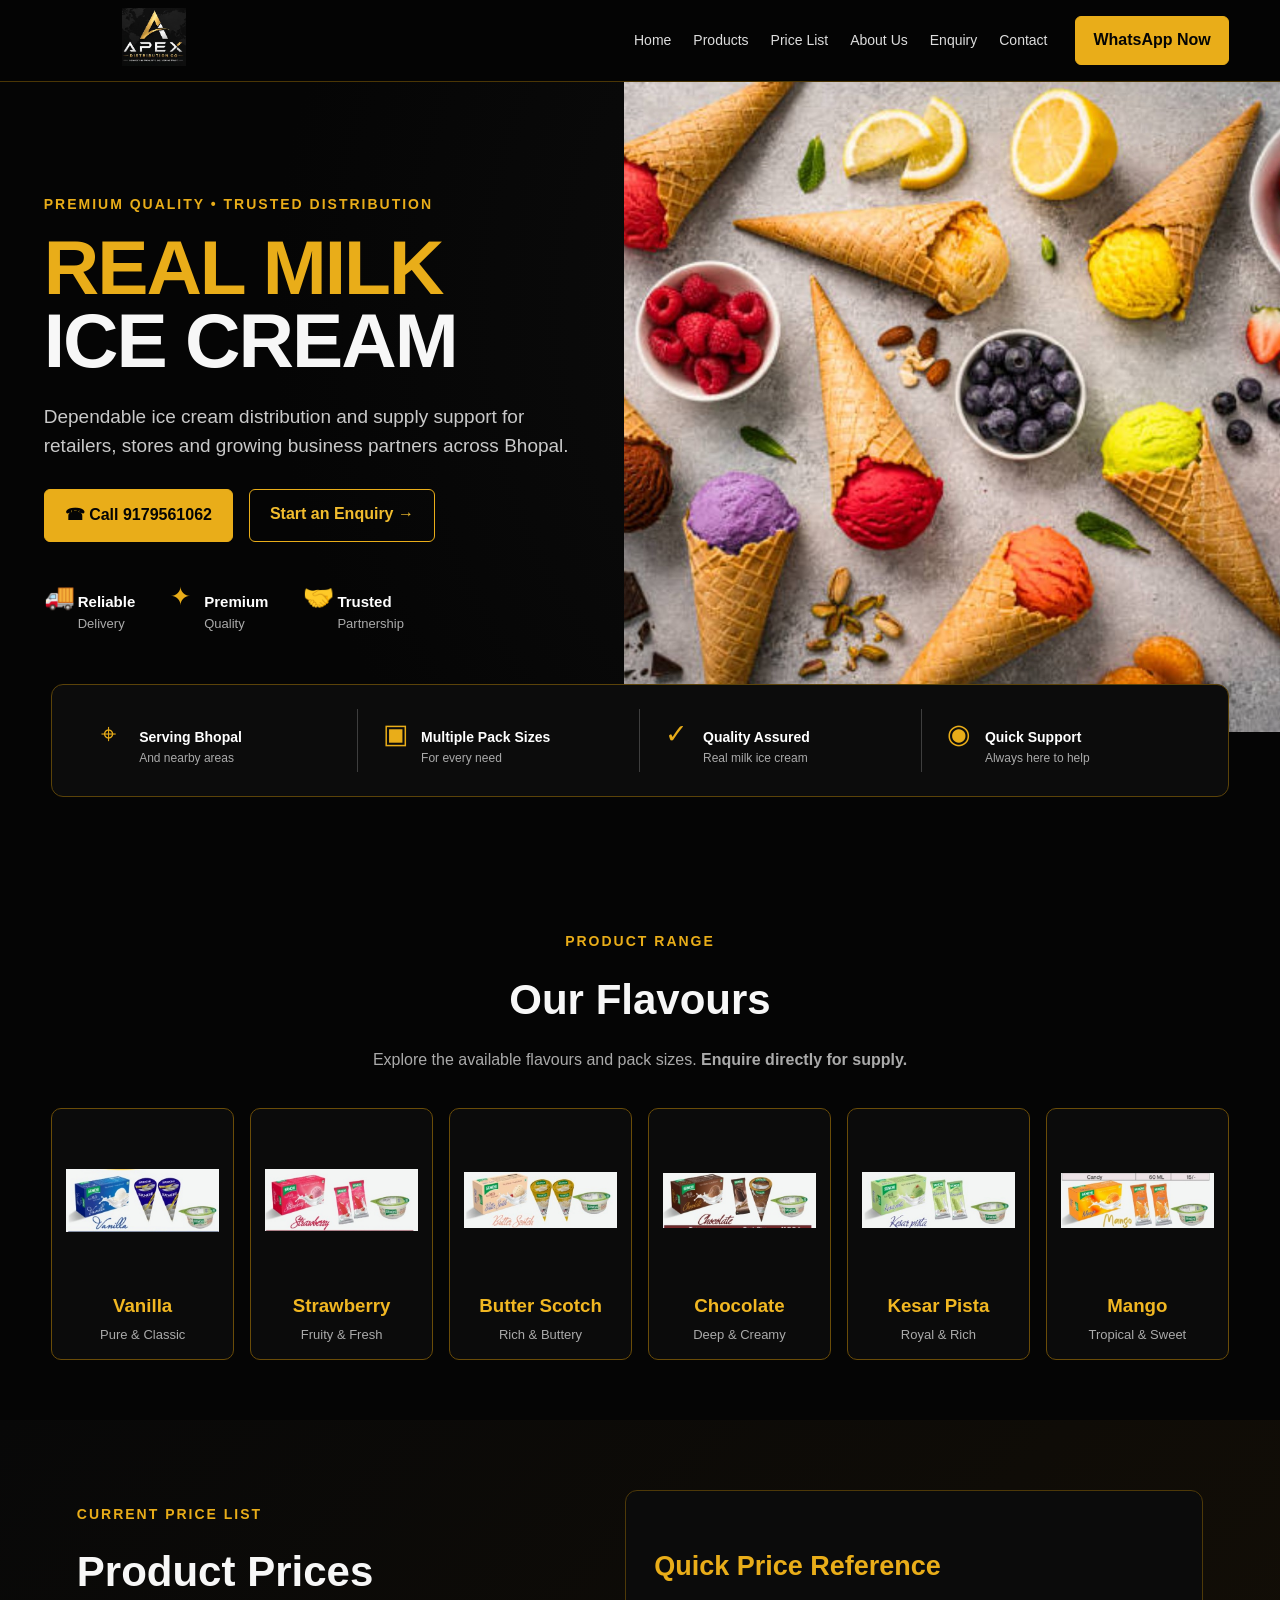
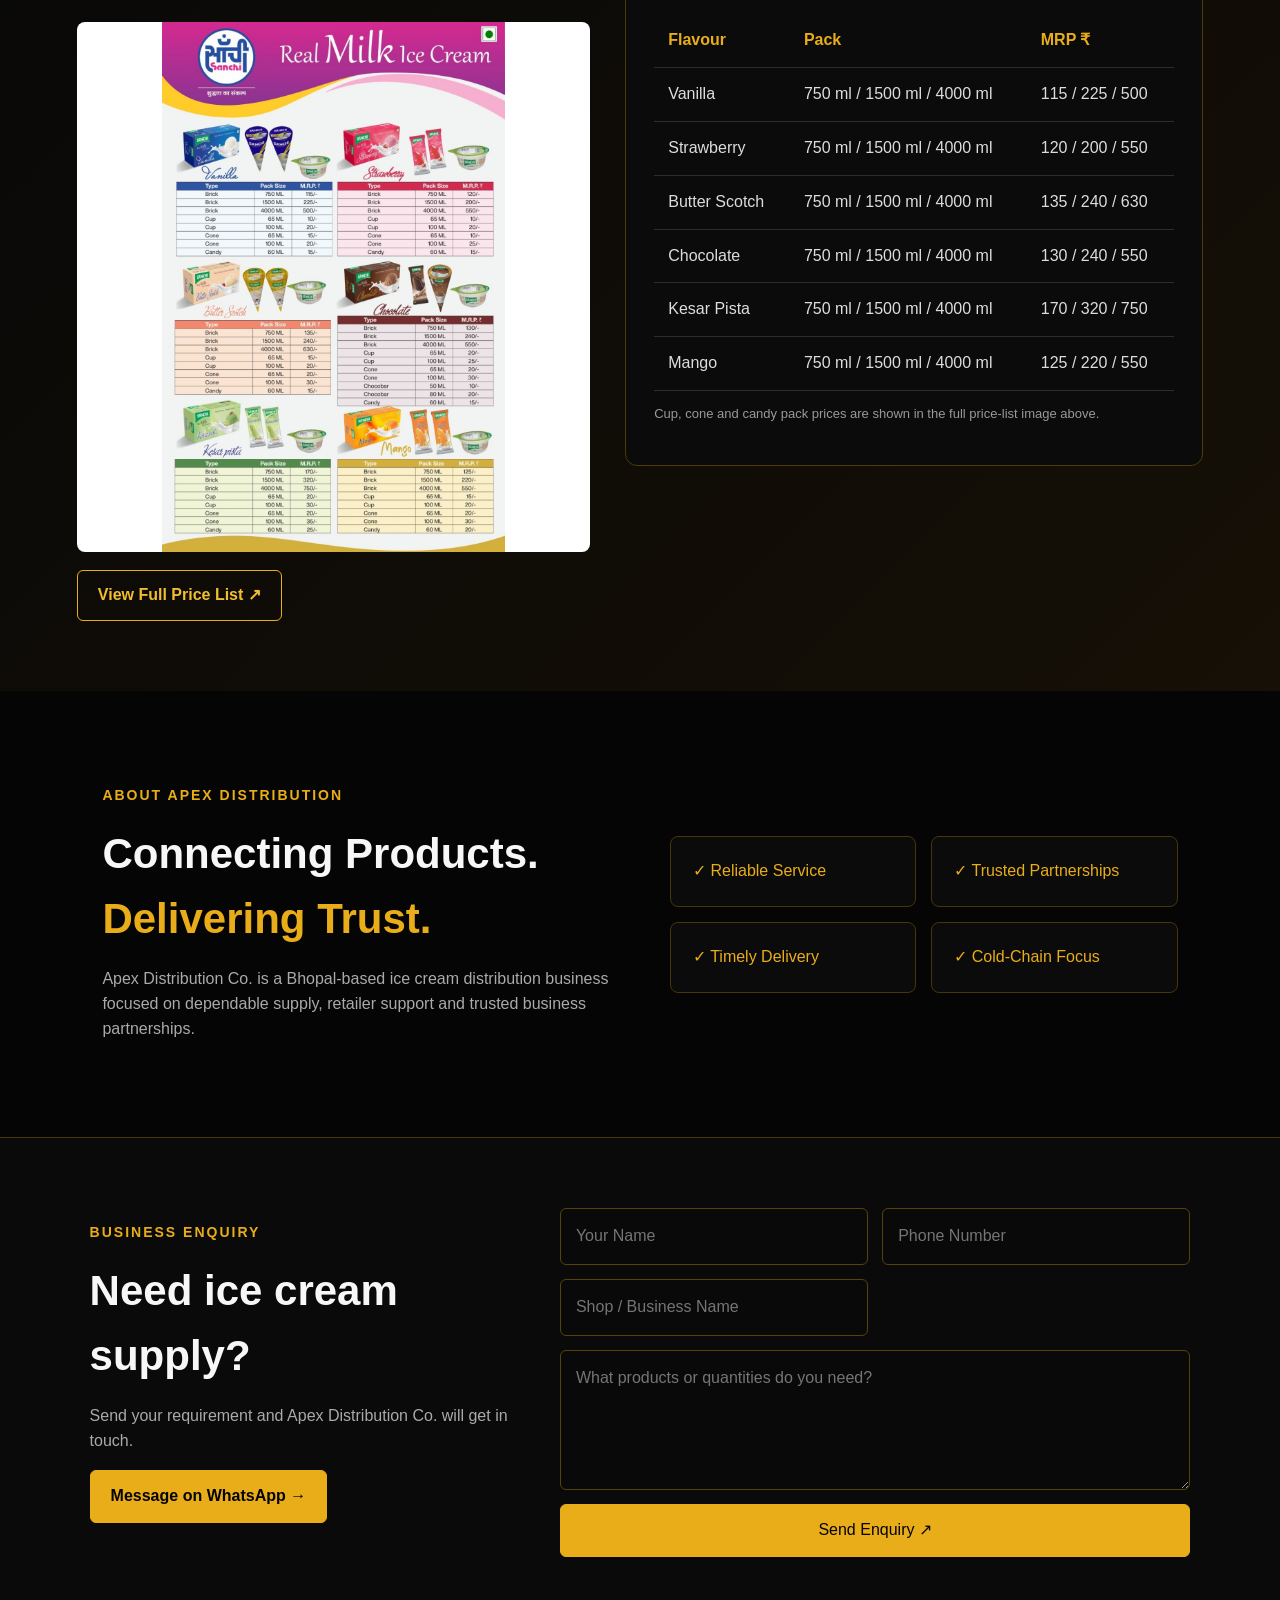
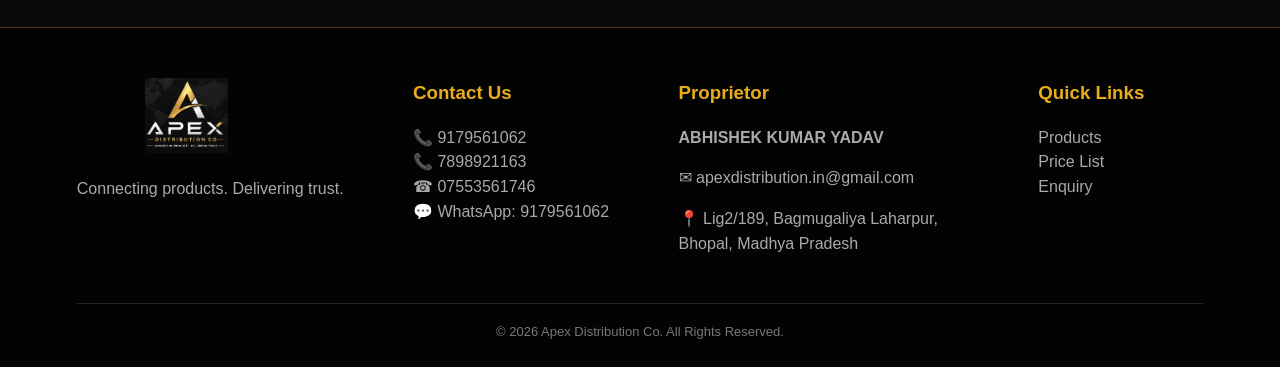
==== commit 152e75cc: "Add files via upload" ====
--- a/index.html
+++ b/index.html
@@ -1,121 +1,144 @@
 <!DOCTYPE html>
 <html lang="en">
 <head>
-<meta charset="UTF-8">
-<meta name="viewport" content="width=device-width, initial-scale=1.0">
-<meta name="description" content="Apex Distribution — professional ice cream distribution and retail supply in Bhopal, Madhya Pradesh.">
-<meta name="keywords" content="Apex Distribution, ice cream distributor Bhopal, ice cream supply Bhopal, Sanchi ice cream distributor">
-<meta name="theme-color" content="#0d1117">
-<title>Apex Distribution | Ice Cream Distribution • Bhopal</title>
-<link rel="stylesheet" href="style.css">
+  <meta charset="UTF-8">
+  <meta name="viewport" content="width=device-width, initial-scale=1.0">
+  <meta name="description" content="Apex Distribution Co. — Ice cream distribution and supply across Bhopal.">
+  <title>Apex Distribution Co. | Ice Cream Distribution Bhopal</title>
+  <link rel="stylesheet" href="style.css">
 </head>
 <body>
-<header class="nav">
-  <div class="container nav-inner">
-    <a class="brand" href="#home" aria-label="Apex Distribution home">
-      <span class="logo-box">A</span>
-      <span class="brand-name">APEX <small>DISTRIBUTION</small></span>
-    </a>
-    <nav class="desktop-nav">
-      <a href="#about">About</a><a href="#services">Services</a><a href="#partners">Partners</a><a href="#contact">Contact</a>
-    </nav>
-    <a class="nav-btn" href="https://wa.me/919179561062?text=Hello%20Apex%20Distribution%2C%20I%20would%20like%20to%20make%20a%20business%20enquiry." target="_blank" rel="noopener">WhatsApp</a>
-  </div>
+<header class="site-header">
+  <a class="brand" href="#home">
+    <img src="apex-logo.jpg" alt="Apex Distribution Co. logo">
+  </a>
+  <nav>
+    <a href="#home">Home</a>
+    <a href="#products">Products</a>
+    <a href="#prices">Price List</a>
+    <a href="#about">About Us</a>
+    <a href="#enquiry">Enquiry</a>
+    <a href="#contact">Contact</a>
+  </nav>
+  <a class="wa-btn" href="https://wa.me/919179561062" target="_blank" rel="noopener">WhatsApp Now</a>
 </header>
 
 <main>
 <section id="home" class="hero">
-  <div class="hero-grid container">
-    <div class="hero-copy">
-      <div class="eyebrow"><span></span> ICE CREAM DISTRIBUTION • BHOPAL</div>
-      <h1>Connecting products.<br><em>Delivering trust.</em></h1>
-      <p>Dependable ice cream distribution and supply support for retailers, stores and growing business partners across Bhopal.</p>
-      <div class="actions">
-        <a class="btn dark" href="https://wa.me/919179561062?text=Hello%20Apex%20Distribution%2C%20I%20would%20like%20to%20make%20a%20business%20enquiry." target="_blank" rel="noopener">Start an enquiry <b>↗</b></a>
-        <a class="btn light" href="tel:+919179561062">Call 9179561062</a>
-      </div>
-      <div class="proof"><span>✓ Retail supply</span><span>✓ Business enquiries</span><span>✓ Reliable delivery</span></div>
+  <div class="hero-copy">
+    <p class="eyebrow">PREMIUM QUALITY • TRUSTED DISTRIBUTION</p>
+    <h1><span>REAL MILK</span><br>ICE CREAM</h1>
+    <p class="lead">Dependable ice cream distribution and supply support for retailers, stores and growing business partners across Bhopal.</p>
+    <div class="hero-actions">
+      <a class="gold-btn" href="tel:+919179561062">☎ Call 9179561062</a>
+      <a class="outline-btn" href="#enquiry">Start an Enquiry →</a>
     </div>
-    <div class="hero-visual">
-      <div class="orbit one"></div><div class="orbit two"></div>
-      <div class="visual-label">APEX<br><strong>DISTRIBUTION</strong></div>
-      <div class="visual-center"><div class="big-a">A</div><span>BUILT FOR<br><strong>DEPENDABLE SUPPLY</strong></span></div>
-      <div class="visual-foot">BHOPAL • MADHYA PRADESH</div>
+    <div class="trust-row">
+      <div>🚚 <b>Reliable</b><small>Delivery</small></div>
+      <div>✦ <b>Premium</b><small>Quality</small></div>
+      <div>🤝 <b>Trusted</b><small>Partnership</small></div>
     </div>
+  </div>
+  <div class="hero-image">
+    <img src="ice-cream-photo.jpg" alt="Ice cream cones">
   </div>
 </section>
 
-<section id="about" class="section about">
-  <div class="container split">
-    <div><div class="eyebrow">ABOUT APEX</div><h2>A local distribution partner with a professional mindset.</h2></div>
-    <div><p>Apex Distribution focuses on reliable ice cream supply and distribution for retailers and business customers. Our approach is simple: clear communication, dependable coordination and service that helps products reach the right outlets on time.</p><p>We are building a distribution network designed to grow with modern retail, local stores and future business partnerships.</p></div>
+<section class="benefits">
+  <div>⌖ <b>Serving Bhopal</b><small>And nearby areas</small></div>
+  <div>▣ <b>Multiple Pack Sizes</b><small>For every need</small></div>
+  <div>✓ <b>Quality Assured</b><small>Real milk ice cream</small></div>
+  <div>◉ <b>Quick Support</b><small>Always here to help</small></div>
+</section>
+
+<section id="products" class="section">
+  <div class="section-title">
+    <p class="eyebrow">PRODUCT RANGE</p>
+    <h2>Our Flavours</h2>
+    <p>Explore the available flavours and pack sizes. <b>Enquire directly for supply.</b></p>
+  </div>
+  <div class="products">
+    <article class="product"><img src="vanilla.jpg" alt="Vanilla"><h3>Vanilla</h3><p>Pure & Classic</p></article>
+    <article class="product"><img src="strawberry.jpg" alt="Strawberry"><h3>Strawberry</h3><p>Fruity & Fresh</p></article>
+    <article class="product"><img src="butter-scotch.jpg" alt="Butter Scotch"><h3>Butter Scotch</h3><p>Rich & Buttery</p></article>
+    <article class="product"><img src="chocolate.jpg" alt="Chocolate"><h3>Chocolate</h3><p>Deep & Creamy</p></article>
+    <article class="product"><img src="kesar-pista.jpg" alt="Kesar Pista"><h3>Kesar Pista</h3><p>Royal & Rich</p></article>
+    <article class="product"><img src="mango.jpg" alt="Mango"><h3>Mango</h3><p>Tropical & Sweet</p></article>
   </div>
 </section>
 
-<section id="services" class="section services">
-  <div class="container">
-    <div class="section-head"><div><div class="eyebrow">OUR CAPABILITIES</div><h2>Distribution, without the complications.</h2></div><p>Focused service for the channels that matter to your business.</p></div>
-    <div class="service-grid">
-      <article><span class="num">01</span><div class="service-icon">❄</div><h3>Ice Cream Supply</h3><p>Organised supply support for retailers and business customers.</p></article>
-      <article><span class="num">02</span><div class="service-icon">▣</div><h3>Retail Distribution</h3><p>Helping products move efficiently from distribution to retail outlets.</p></article>
-      <article><span class="num">03</span><div class="service-icon">↗</div><h3>Business Partnerships</h3><p>Enquiries for stores, chains, modern retail and future distribution opportunities.</p></article>
+<section id="prices" class="price-section">
+  <div class="price-image">
+    <p class="eyebrow">CURRENT PRICE LIST</p>
+    <h2>Product Prices</h2>
+    <img src="sanchi-price-list.jpg" alt="Ice cream price list">
+    <a class="outline-btn" href="sanchi-price-list.jpg" target="_blank">View Full Price List ↗</a>
+  </div>
+  <div class="price-table-wrap">
+    <h3>Quick Price Reference</h3>
+    <div class="table-scroll">
+      <table>
+        <thead><tr><th>Flavour</th><th>Pack</th><th>MRP ₹</th></tr></thead>
+        <tbody>
+          <tr><td>Vanilla</td><td>750 ml / 1500 ml / 4000 ml</td><td>115 / 225 / 500</td></tr>
+          <tr><td>Strawberry</td><td>750 ml / 1500 ml / 4000 ml</td><td>120 / 200 / 550</td></tr>
+          <tr><td>Butter Scotch</td><td>750 ml / 1500 ml / 4000 ml</td><td>135 / 240 / 630</td></tr>
+          <tr><td>Chocolate</td><td>750 ml / 1500 ml / 4000 ml</td><td>130 / 240 / 550</td></tr>
+          <tr><td>Kesar Pista</td><td>750 ml / 1500 ml / 4000 ml</td><td>170 / 320 / 750</td></tr>
+          <tr><td>Mango</td><td>750 ml / 1500 ml / 4000 ml</td><td>125 / 220 / 550</td></tr>
+        </tbody>
+      </table>
     </div>
+    <p class="note">Cup, cone and candy pack prices are shown in the full price-list image above.</p>
   </div>
 </section>
 
-<section id="partners" class="section partners">
-  <div class="container partner-box">
-    <div class="partner-copy"><div class="eyebrow">FOR RETAILERS & BUSINESS PARTNERS</div><h2>Looking for a dependable supply partner?</h2><p>Tell us what you need and our team can discuss availability, supply requirements and distribution opportunities.</p><a class="btn dark" href="https://wa.me/919179561062?text=Hello%20Apex%20Distribution%2C%20I%20am%20interested%20in%20a%20retail%20or%20business partnership." target="_blank" rel="noopener">Discuss a partnership ↗</a></div>
-    <div class="partner-stamp"><span>APEX</span><strong>SUPPLY<br>PARTNER</strong><small>BHOPAL • MP</small></div>
+<section id="about" class="about">
+  <div>
+    <p class="eyebrow">ABOUT APEX DISTRIBUTION</p>
+    <h2>Connecting Products.<br><span>Delivering Trust.</span></h2>
+    <p>Apex Distribution Co. is a Bhopal-based ice cream distribution business focused on dependable supply, retailer support and trusted business partnerships.</p>
+  </div>
+  <div class="about-card">
+    <div>✓ Reliable Service</div><div>✓ Trusted Partnerships</div><div>✓ Timely Delivery</div><div>✓ Cold-Chain Focus</div>
   </div>
 </section>
 
-<section class="section metrics">
-  <div class="container metric-grid">
-    <div><strong>01</strong><span>Service-first<br>approach</span></div>
-    <div><strong>02</strong><span>Local Bhopal<br>distribution</span></div>
-    <div><strong>03</strong><span>Built to<br>scale</span></div>
-    <div><strong>04</strong><span>Direct<br>communication</span></div>
+<section id="enquiry" class="enquiry">
+  <div class="enquiry-copy">
+    <p class="eyebrow">BUSINESS ENQUIRY</p>
+    <h2>Need ice cream supply?</h2>
+    <p>Send your requirement and Apex Distribution Co. will get in touch.</p>
+    <a class="gold-btn" href="https://wa.me/919179561062" target="_blank" rel="noopener">Message on WhatsApp →</a>
   </div>
-</section>
-
-<section id="contact" class="section contact">
-  <div class="container contact-grid">
-    <div>
-      <div class="eyebrow">CONTACT APEX</div><h2>Let's connect.</h2><p>For retail supply, distribution and business enquiries, reach us directly.</p>
-      <div class="details">
-        <a href="tel:+919179561062"><small>PHONE</small><b>9179561062</b></a>
-        <a href="tel:+917898921163"><small>PHONE</small><b>7898921163</b></a>
-        <a href="mailto:apexdistribution.in@gmail.com"><small>EMAIL</small><b>apexdistribution.in@gmail.com</b></a>
-        <div><small>ADDRESS</small><b>LIG2/189, Bagmugaliya, Laharpur<br>Bhopal, Madhya Pradesh</b></div>
-      </div>
-    </div>
-    <div class="contact-card">
-      <div class="card-top"><span>QUICK ENQUIRY</span><span>WHATSAPP</span></div>
-      <h3>Tell us what you need.</h3>
-      <form id="enquiryForm">
-        <input id="name" required placeholder="Your name">
-        <input id="phone" required type="tel" placeholder="Phone number">
-        <textarea id="message" required placeholder="Your requirement"></textarea>
-        <button class="btn dark" type="submit">Send enquiry on WhatsApp ↗</button>
-      </form>
-      <small>Your enquiry opens directly in WhatsApp.</small>
-    </div>
-  </div>
+  <form onsubmit="sendWhatsApp(event)">
+    <input id="name" required placeholder="Your Name">
+    <input id="phone" required type="tel" placeholder="Phone Number">
+    <input id="business" placeholder="Shop / Business Name">
+    <textarea id="message" required placeholder="What products or quantities do you need?"></textarea>
+    <button class="gold-btn" type="submit">Send Enquiry ↗</button>
+  </form>
 </section>
 </main>
 
-<footer><div class="container footer"><div class="footer-brand"><span class="logo-box">A</span><div><strong>APEX DISTRIBUTION</strong><small>Connecting Products. Delivering Trust.</small></div></div><div>© <span id="year"></span> Apex Distribution • Bhopal, MP</div></div></footer>
-<a class="floating" href="https://wa.me/919179561062?text=Hello%20Apex%20Distribution%2C%20I%20would%20like%20to%20make%20an%20enquiry." target="_blank" rel="noopener" aria-label="WhatsApp">WA</a>
+<footer id="contact">
+  <div class="footer-brand"><img src="apex-logo.jpg" alt="Apex Distribution Co."><p>Connecting products. Delivering trust.</p></div>
+  <div><h3>Contact Us</h3><p>📞 9179561062<br>📞 7898921163<br>☎ 07553561746<br>💬 WhatsApp: 9179561062</p></div>
+  <div><h3>Proprietor</h3><p><b>ABHISHEK KUMAR YADAV</b></p><p>✉ apexdistribution.in@gmail.com</p><p>📍 Lig2/189, Bagmugaliya Laharpur,<br>Bhopal, Madhya Pradesh</p></div>
+  <div><h3>Quick Links</h3><p><a href="#products">Products</a><br><a href="#prices">Price List</a><br><a href="#enquiry">Enquiry</a></p></div>
+  <div class="copyright">© 2026 Apex Distribution Co. All Rights Reserved.</div>
+</footer>
 
 <script>
-document.getElementById('year').textContent=new Date().getFullYear();
-document.getElementById('enquiryForm').addEventListener('submit',function(e){
- e.preventDefault();
- const n=document.getElementById('name').value, p=document.getElementById('phone').value, m=document.getElementById('message').value;
- const text=`Hello Apex Distribution,%0A%0AName: ${encodeURIComponent(n)}%0APhone: ${encodeURIComponent(p)}%0ARequirement: ${encodeURIComponent(m)}`;
- window.open('https://wa.me/919179561062?text='+text,'_blank');
-});
+function sendWhatsApp(e) {
+  e.preventDefault();
+  const name = document.getElementById('name').value.trim();
+  const phone = document.getElementById('phone').value.trim();
+  const business = document.getElementById('business').value.trim();
+  const message = document.getElementById('message').value.trim();
+  const text = `Hello Apex Distribution Co.%0A%0AName: ${encodeURIComponent(name)}%0APhone: ${encodeURIComponent(phone)}%0ABusiness: ${encodeURIComponent(business)}%0ARequirement: ${encodeURIComponent(message)}`;
+  window.open(`https://wa.me/919179561062?text=${text}`, '_blank');
+}
 </script>
 </body>
-</html>+</html>
--- a/style.css
+++ b/style.css
@@ -1,10 +1 @@
-*{box-sizing:border-box}html{scroll-behavior:smooth}body{margin:0;font-family:Inter,Arial,sans-serif;background:#f5f5f1;color:#101318;line-height:1.6}a{text-decoration:none;color:inherit}.container{width:min(1160px,92%);margin:auto}:root{--black:#0d1117;--paper:#f5f5f1;--muted:#697078;--line:#dcded8;--gold:#e6b94f}
-.nav{position:sticky;top:0;z-index:50;background:rgba(245,245,241,.94);backdrop-filter:blur(14px);border-bottom:1px solid var(--line)}.nav-inner{height:78px;display:flex;align-items:center;justify-content:space-between}.brand{display:flex;align-items:center;gap:11px}.logo-box{width:39px;height:39px;border:2px solid var(--black);border-radius:50%;display:grid;place-items:center;font-weight:800;font-size:18px}.brand-name{font-weight:900;letter-spacing:2px;font-size:19px}.brand-name small{display:block;font-size:8px;letter-spacing:3px;color:#73797e;margin-top:-3px}.desktop-nav{display:flex;gap:30px;font-size:13px;color:#555d63}.desktop-nav a:hover{color:#000}.nav-btn{border:1px solid #111;padding:9px 17px;font-size:12px;font-weight:800}
-.hero{padding:95px 0 85px;background:linear-gradient(135deg,#f5f5f1 0%,#e9eae4 100%);overflow:hidden}.hero-grid{display:grid;grid-template-columns:1.05fr .95fr;gap:70px;align-items:center}.eyebrow{font-size:11px;letter-spacing:2.5px;font-weight:900;color:#777f85}.eyebrow span{display:inline-block;width:7px;height:7px;border-radius:50%;background:var(--gold);margin-right:8px}.hero h1{font-size:clamp(48px,6vw,82px);line-height:1;letter-spacing:-4px;margin:20px 0 25px}.hero h1 em{font-style:normal;font-weight:400}.hero-copy>p{font-size:18px;color:var(--muted);max-width:620px}.actions{display:flex;gap:12px;margin:32px 0}.btn{display:inline-flex;align-items:center;justify-content:center;gap:20px;padding:14px 20px;font-size:13px;font-weight:800;border:1px solid var(--black);border-radius:2px}.btn.dark{background:var(--black);color:#fff}.btn.light{background:transparent}.proof{display:flex;gap:22px;flex-wrap:wrap;color:#5f676e;font-size:12px}.hero-visual{height:470px;background:var(--black);color:#fff;position:relative;overflow:hidden;padding:35px}.orbit{position:absolute;border:1px solid #3b424a;border-radius:50%}.orbit.one{width:500px;height:500px;right:-220px;top:-160px}.orbit.two{width:380px;height:380px;right:-140px;top:-100px}.visual-label{position:absolute;top:34px;left:35px;font-size:10px;letter-spacing:3px;color:#9299a0}.visual-center{position:absolute;left:35px;bottom:70px;display:flex;align-items:center;gap:24px}.big-a{width:110px;height:110px;border:1px solid #737b83;border-radius:50%;display:grid;place-items:center;font-size:62px;font-weight:300}.visual-center span{font-size:11px;letter-spacing:2px;color:#9ca3a9}.visual-center strong{font-size:15px;color:#fff}.visual-foot{position:absolute;bottom:28px;left:35px;font-size:9px;letter-spacing:2.5px;color:#777f87}
-.section{padding:100px 0}.split{display:grid;grid-template-columns:1fr 1fr;gap:90px}.section h2{font-size:clamp(35px,4.3vw,57px);line-height:1.05;letter-spacing:-2.5px;margin:18px 0}.about p{font-size:17px;color:var(--muted);margin-top:0;margin-bottom:20px}.services{background:var(--black);color:#fff}.services .eyebrow{color:#9ca3a9}.section-head{display:flex;justify-content:space-between;gap:50px;align-items:end}.section-head>p{max-width:300px;color:#9fa6ac}.service-grid{display:grid;grid-template-columns:repeat(3,1fr);gap:1px;background:#3a4046;margin-top:45px}.service-grid article{background:var(--black);padding:35px;min-height:300px;position:relative}.num{font-size:10px;color:var(--gold);letter-spacing:2px}.service-icon{font-size:30px;margin-top:42px}.service-grid h3{font-size:23px;margin:15px 0 8px}.service-grid p{color:#aeb5ba;font-size:14px}
-.partners{background:#e9eae5}.partner-box{background:#fff;display:grid;grid-template-columns:1fr 330px;align-items:center;min-height:390px;padding:55px 65px;border:1px solid #d7d9d2}.partner-copy h2{max-width:650px}.partner-copy p{color:var(--muted);max-width:600px}.partner-stamp{width:240px;height:240px;border:1px solid #cfd1cb;border-radius:50%;display:grid;place-content:center;text-align:center;margin:auto;position:relative}.partner-stamp:before{content:"";position:absolute;inset:15px;border:1px dashed #c8cbc4;border-radius:50%}.partner-stamp span{font-size:10px;letter-spacing:4px;color:#777}.partner-stamp strong{font-size:26px;line-height:1.05;margin:7px}.partner-stamp small{font-size:8px;letter-spacing:2px;color:#888}
-.metrics{padding:45px 0;border-top:1px solid var(--line);border-bottom:1px solid var(--line)}.metric-grid{display:grid;grid-template-columns:repeat(4,1fr);gap:25px}.metric-grid div{display:flex;gap:18px}.metric-grid strong{font-size:11px;color:#a1a6aa}.metric-grid span{font-size:14px;font-weight:700;line-height:1.3}
-.contact{background:#f0f0eb}.contact-grid{display:grid;grid-template-columns:1fr 1fr;gap:90px}.contact h2{margin-bottom:10px}.contact>p{color:var(--muted)}.details{margin-top:30px}.details a,.details div{display:block;border-bottom:1px solid #d7d9d3;padding:15px 0}.details small{display:block;font-size:9px;letter-spacing:2px;color:#7b8186;margin-bottom:4px}.details b{font-size:14px}.contact-card{background:#fff;padding:32px;border:1px solid #d8dad4}.card-top{display:flex;justify-content:space-between;font-size:9px;letter-spacing:2px;color:#777}.contact-card h3{font-size:28px;margin:35px 0 20px}.contact-card input,.contact-card textarea{width:100%;padding:13px;border:1px solid #d5d7d1;background:#fafaf8;font:inherit;margin-bottom:11px}.contact-card textarea{min-height:105px;resize:vertical}.contact-card button{width:100%;cursor:pointer}.contact-card>small{display:block;color:#81878b;font-size:10px;margin-top:12px}
-footer{background:var(--black);color:#aeb5ba;padding:30px 0}.footer{display:flex;align-items:center;justify-content:space-between;gap:25px;font-size:11px}.footer-brand{display:flex;align-items:center;gap:12px}.footer .logo-box{border-color:#fff;color:#fff}.footer-brand strong{display:block;color:#fff;letter-spacing:1.5px}.footer-brand small{display:block;font-size:8px;letter-spacing:1px}.floating{position:fixed;right:20px;bottom:20px;width:58px;height:58px;border-radius:50%;background:var(--black);color:#fff;display:grid;place-items:center;font-weight:900;font-size:12px;box-shadow:0 8px 30px #0003;z-index:60}
-@media(max-width:800px){.desktop-nav{display:none}.hero{padding:65px 0}.hero-grid,.split,.contact-grid{grid-template-columns:1fr;gap:45px}.hero h1{letter-spacing:-2.5px}.hero-visual{height:390px}.section{padding:70px 0}.section-head{display:block}.service-grid{grid-template-columns:1fr}.partner-box{grid-template-columns:1fr;padding:40px 28px;gap:35px}.metric-grid{grid-template-columns:1fr 1fr}.footer{display:block}.footer>div:last-child{margin-top:15px}.nav-btn{padding:8px 12px}}
-@media(max-width:480px){.hero h1{font-size:49px}.actions{flex-direction:column}.actions .btn{width:100%}.proof{gap:10px;display:grid}.hero-visual{height:350px;padding:25px}.visual-center{left:25px;bottom:60px}.big-a{width:88px;height:88px;font-size:48px}.partner-stamp{width:190px;height:190px}.partner-stamp strong{font-size:21px}}
+*{box-sizing:border-box}html{scroll-behavior:smooth}body{margin:0;background:#050505;color:#f7f7f7;font-family:Arial,Helvetica,sans-serif;line-height:1.55}a{color:inherit;text-decoration:none}.site-header{position:sticky;top:0;z-index:20;height:82px;display:flex;align-items:center;gap:28px;padding:10px 4%;background:rgba(5,5,5,.96);border-bottom:1px solid #4b3605}.brand img{width:205px;height:58px;object-fit:contain}.site-header nav{display:flex;gap:22px;margin-left:auto}.site-header nav a{font-size:14px;color:#ddd}.site-header nav a:hover{color:#f3b81b}.wa-btn,.gold-btn{background:#e9ad19;color:#050505;border:1px solid #e9ad19;font-weight:800;border-radius:6px;padding:13px 20px;display:inline-block}.wa-btn{white-space:nowrap;padding:11px 17px}.outline-btn{border:1px solid #e9ad19;color:#f2bd2e;border-radius:6px;padding:12px 20px;display:inline-block;font-weight:700}.hero{min-height:650px;display:grid;grid-template-columns:1fr 1.05fr;align-items:center;overflow:hidden;background:radial-gradient(circle at 80% 35%,#29220e 0,#0a0a0a 34%,#050505 68%)}.hero-copy{padding:70px 7%}.eyebrow{color:#e9ad19;font-weight:800;letter-spacing:2px;font-size:14px}.hero h1{font-size:clamp(52px,6vw,88px);line-height:.95;margin:15px 0 25px;letter-spacing:-2px}.hero h1 span{color:#e9ad19}.lead{font-size:19px;color:#c9c9c9;max-width:610px}.hero-actions{display:flex;gap:16px;margin:28px 0}.trust-row{display:flex;gap:35px;margin-top:35px}.trust-row div{color:#e9ad19;font-size:25px}.trust-row b,.trust-row small{display:block;margin-left:34px}.trust-row b{font-size:15px;color:white;margin-top:-25px}.trust-row small{font-size:13px;color:#aaa}.hero-image{height:100%;min-height:650px}.hero-image img{width:100%;height:100%;object-fit:cover;display:block}.benefits{display:grid;grid-template-columns:repeat(4,1fr);border:1px solid #5b4309;border-radius:12px;margin:-48px 4% 60px;position:relative;background:#0c0c0c;padding:24px}.benefits div{border-right:1px solid #3e3e3e;padding:5px 25px;color:#e9ad19;font-size:27px}.benefits div:last-child{border:0}.benefits b,.benefits small{display:block;margin-left:38px;color:white}.benefits b{font-size:14px;margin-top:-29px}.benefits small{font-size:12px;color:#aaa}.section{padding:60px 4%}.section-title{text-align:center}.section-title h2,.price-section h2,.about h2,.enquiry h2{font-size:42px;margin:5px 0 10px}.section-title>p:last-child{color:#aaa}.products{display:grid;grid-template-columns:repeat(6,1fr);gap:16px;margin-top:35px}.product{background:#0b0b0b;border:1px solid #6a4c08;border-radius:10px;text-align:center;padding:14px;transition:.2s}.product:hover{transform:translateY(-5px);border-color:#e9ad19}.product img{width:100%;height:155px;object-fit:contain}.product h3{color:#f1b722;margin:5px 0}.product p{color:#aaa;margin:0;font-size:13px}.price-section{display:grid;grid-template-columns:1fr 1fr;gap:35px;padding:70px 6%;background:linear-gradient(135deg,#080808,#161006)}.price-image img{width:100%;max-height:530px;object-fit:contain;background:white;border-radius:8px;display:block;margin:18px 0}.price-table-wrap{background:#0b0b0b;border:1px solid #4e3908;border-radius:12px;padding:28px;height:max-content}.price-table-wrap h3{color:#e9ad19;font-size:27px}.table-scroll{overflow:auto}table{width:100%;border-collapse:collapse;min-width:520px}th,td{padding:14px;border-bottom:1px solid #302d26;text-align:left}th{color:#e9ad19}td{color:#ddd}.note{color:#999;font-size:13px}.about{padding:80px 8%;display:grid;grid-template-columns:1fr 1fr;gap:60px;align-items:center}.about h2 span{color:#e9ad19}.about p:not(.eyebrow){color:#aaa;max-width:650px}.about-card{display:grid;grid-template-columns:1fr 1fr;gap:15px}.about-card div{padding:22px;border:1px solid #493507;border-radius:8px;color:#e9ad19;background:#0b0b0b}.enquiry{padding:70px 7%;display:grid;grid-template-columns:.8fr 1.2fr;gap:50px;background:#0a0a0a;border-top:1px solid #473506}.enquiry-copy p:not(.eyebrow){color:#aaa}.enquiry form{display:grid;grid-template-columns:1fr 1fr;gap:14px}.enquiry input,.enquiry textarea{width:100%;background:#090909;border:1px solid #574209;color:white;padding:15px;border-radius:6px;font:inherit}.enquiry textarea{grid-column:1/-1;min-height:140px;resize:vertical}.enquiry button{grid-column:1/-1;cursor:pointer;font:inherit}footer{display:grid;grid-template-columns:1.3fr 1fr 1.4fr .7fr;gap:30px;padding:50px 6% 25px;border-top:1px solid #4c3907;background:#030303}footer img{width:220px;max-height:75px;object-fit:contain}footer h3{color:#e9ad19;margin-top:0}footer p{color:#aaa}.copyright{grid-column:1/-1;border-top:1px solid #242424;padding-top:18px;color:#777;font-size:13px;text-align:center}@media(max-width:900px){.site-header{height:auto;flex-wrap:wrap;justify-content:center}.site-header nav{order:3;width:100%;overflow:auto;justify-content:flex-start;padding:5px 0 8px}.brand img{width:170px}.hero{grid-template-columns:1fr}.hero-image{min-height:360px;order:-1}.hero-copy{padding:45px 7%}.hero h1{font-size:55px}.benefits{grid-template-columns:1fr 1fr}.products{grid-template-columns:repeat(2,1fr)}.price-section,.about,.enquiry{grid-template-columns:1fr}.trust-row{gap:15px}.enquiry form{grid-template-columns:1fr}.enquiry textarea,.enquiry button{grid-column:auto}footer{grid-template-columns:1fr 1fr}.copyright{grid-column:1/-1}}@media(max-width:520px){.site-header nav{gap:14px}.site-header nav a{font-size:12px}.wa-btn{display:none}.hero-image{min-height:280px}.benefits{grid-template-columns:1fr;margin-top:-20px}.benefits div{border-right:0;border-bottom:1px solid #333}.products{grid-template-columns:1fr 1fr}.product img{height:120px}.section-title h2,.price-section h2,.about h2,.enquiry h2{font-size:32px}footer{grid-template-columns:1fr}}
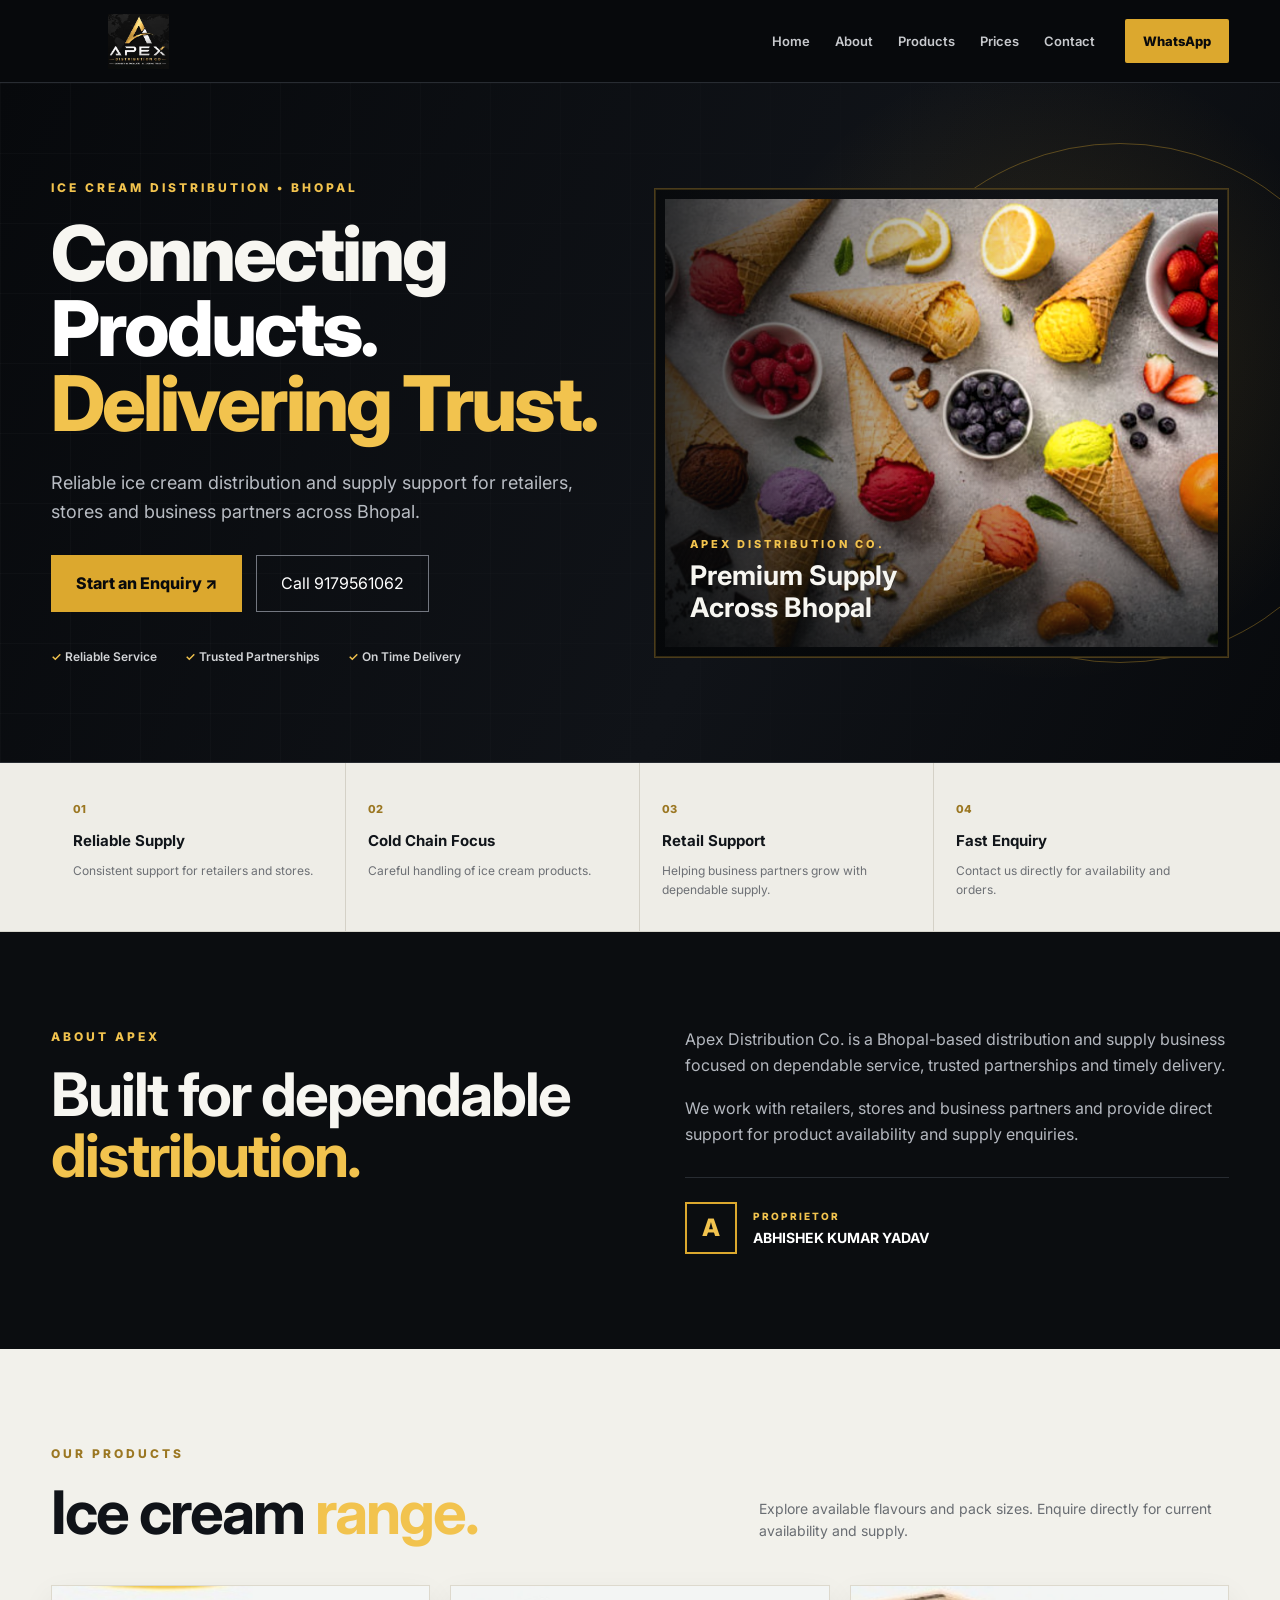
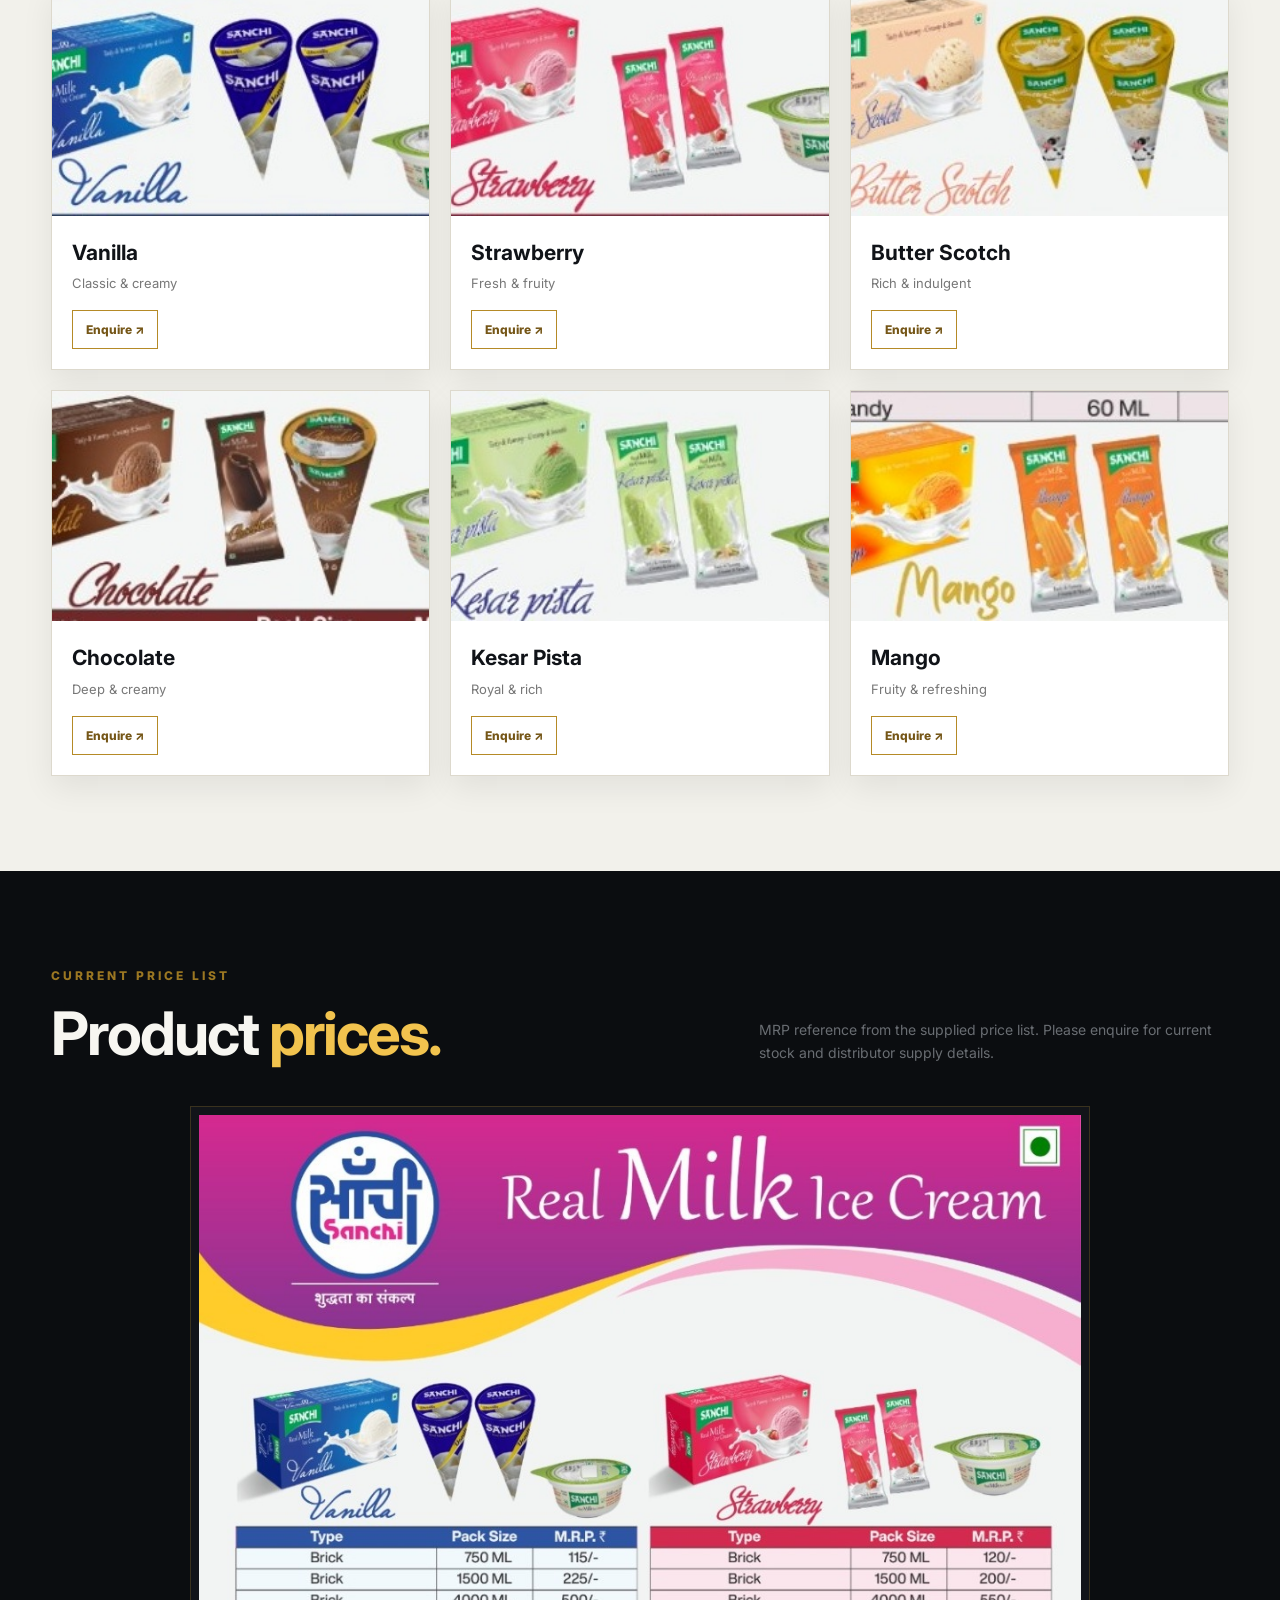
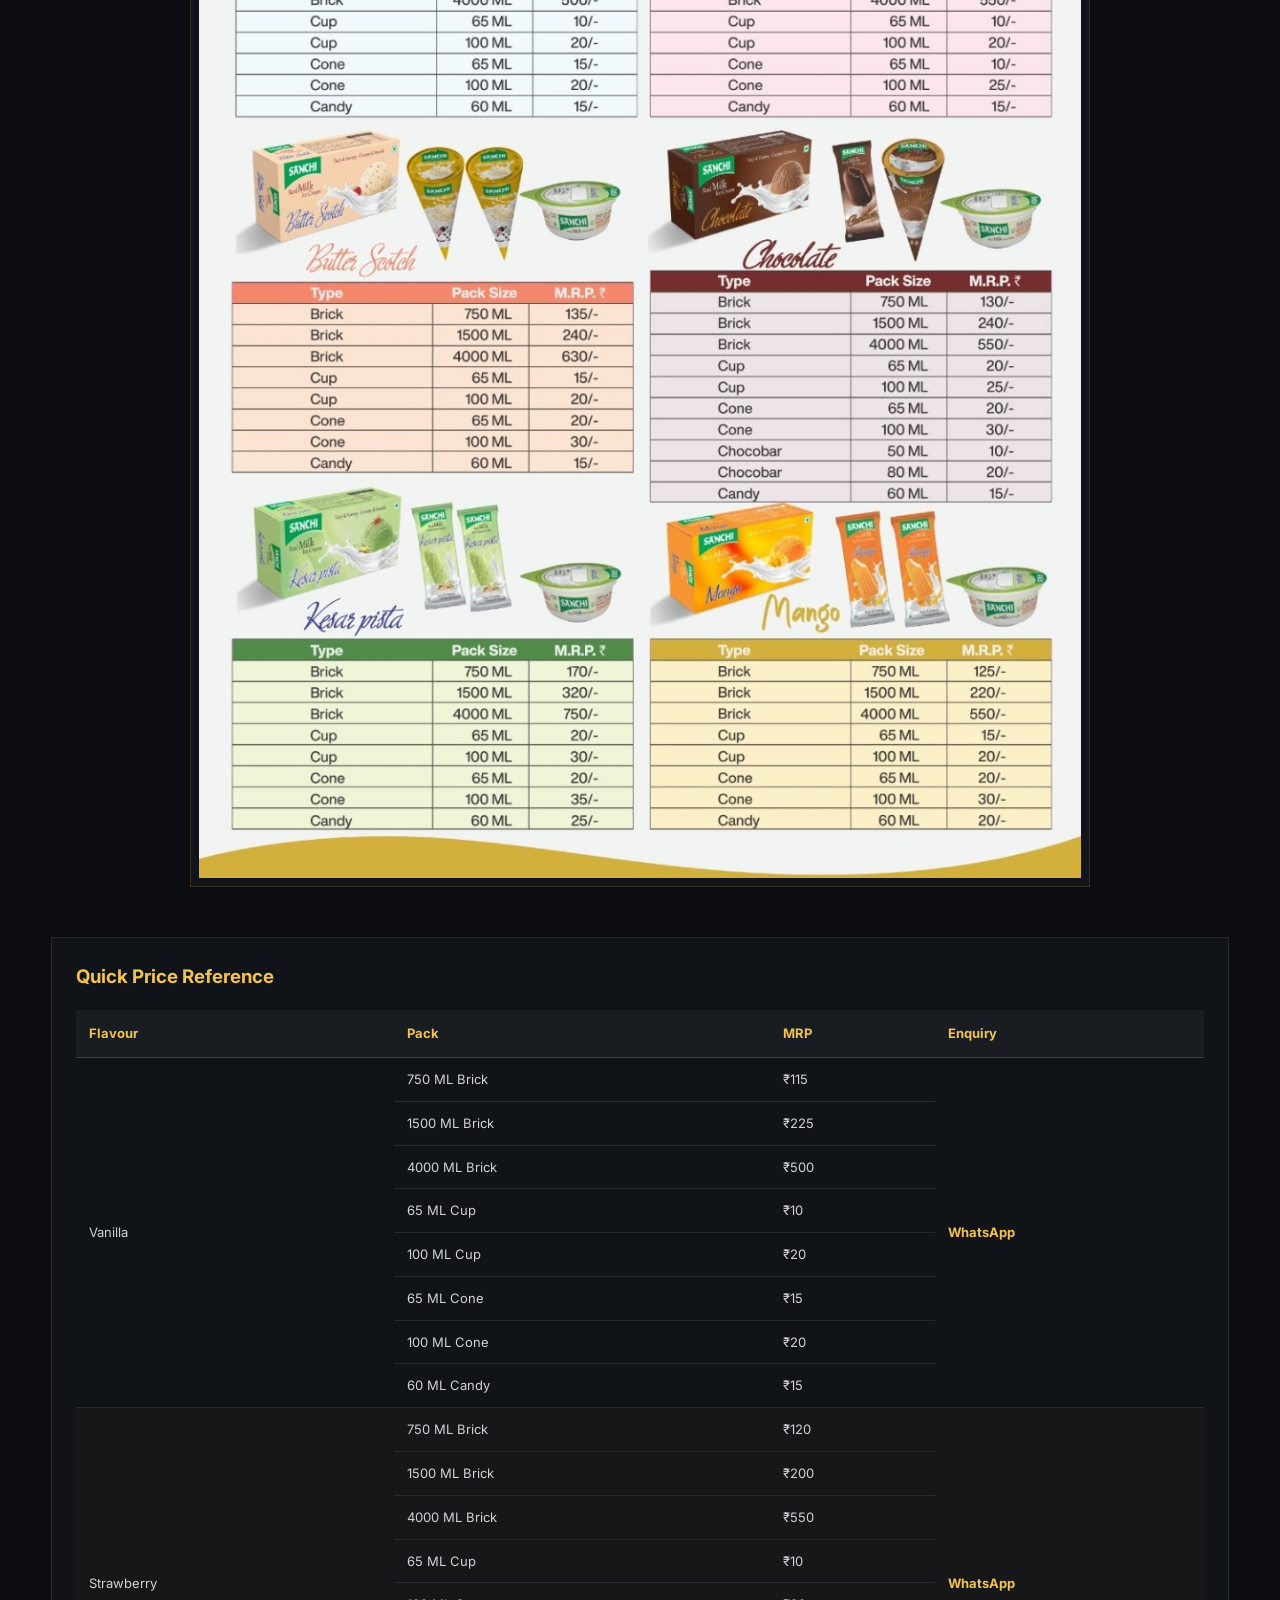
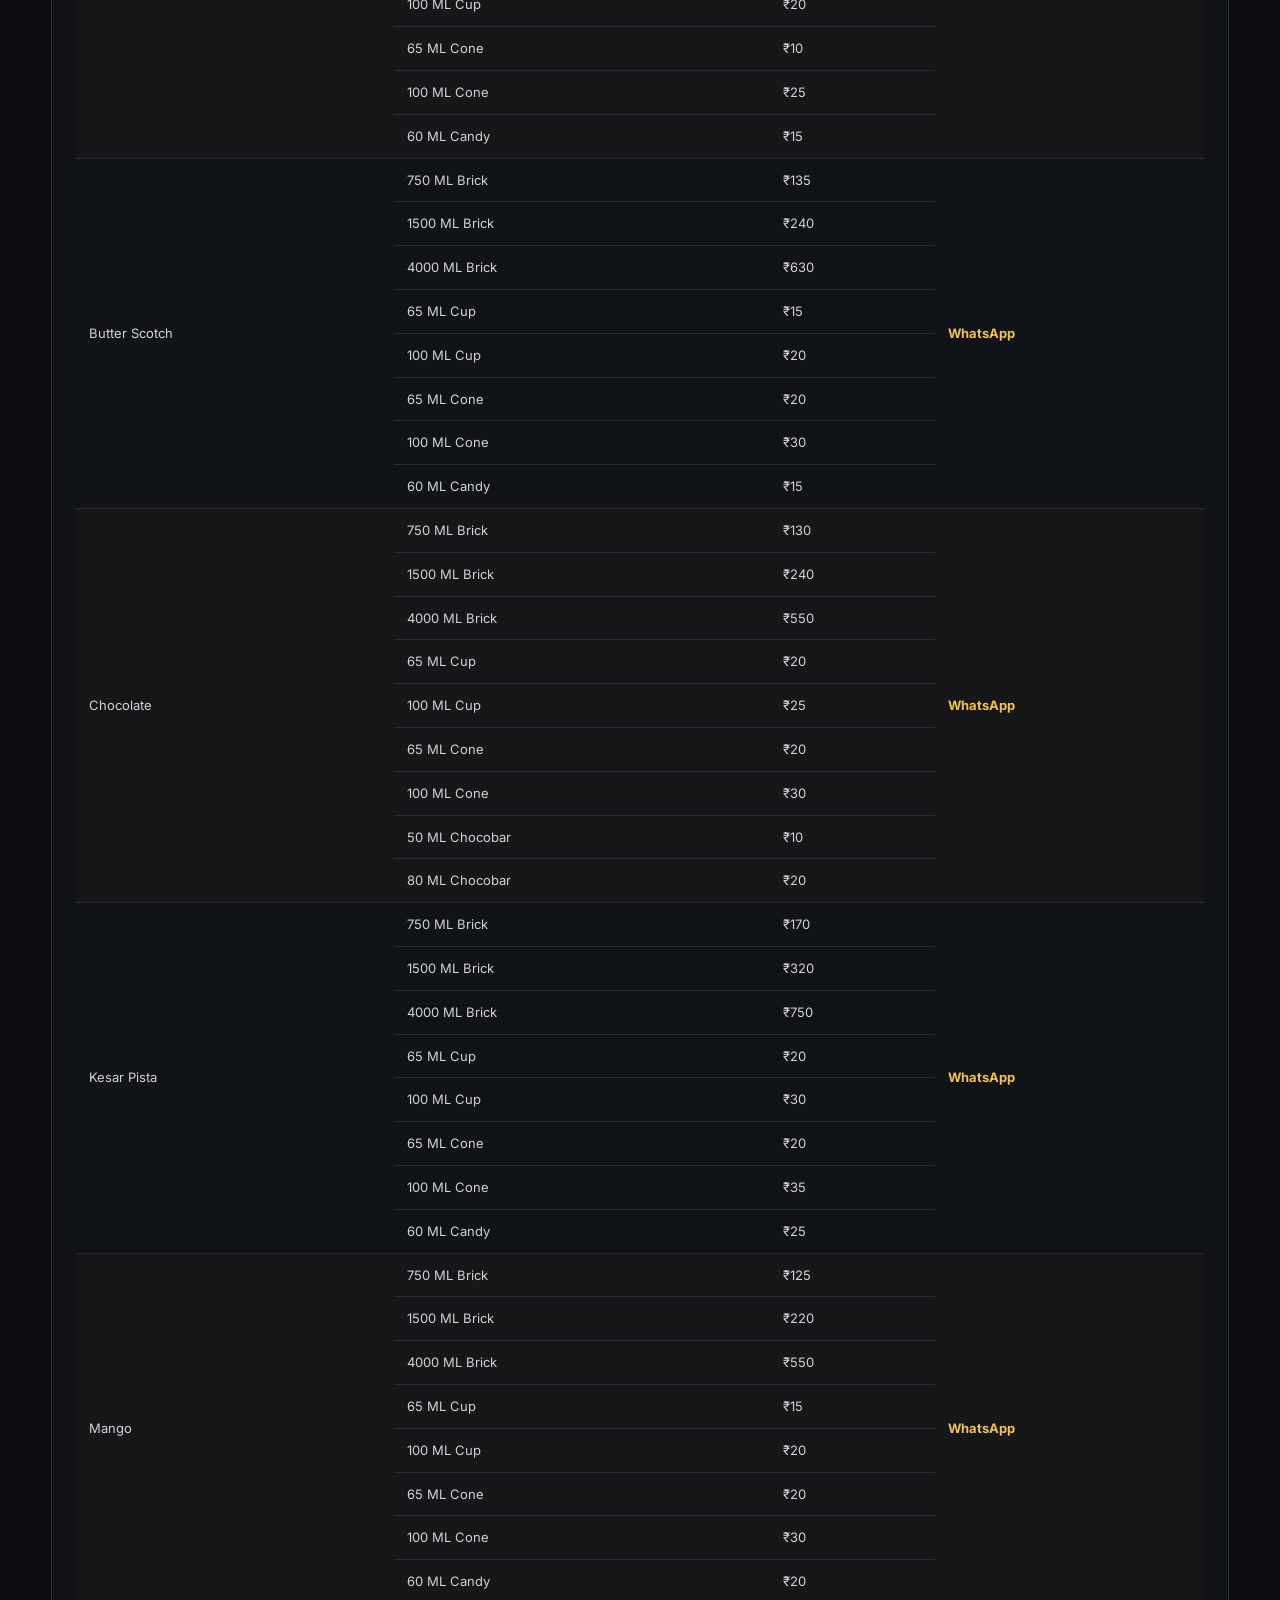
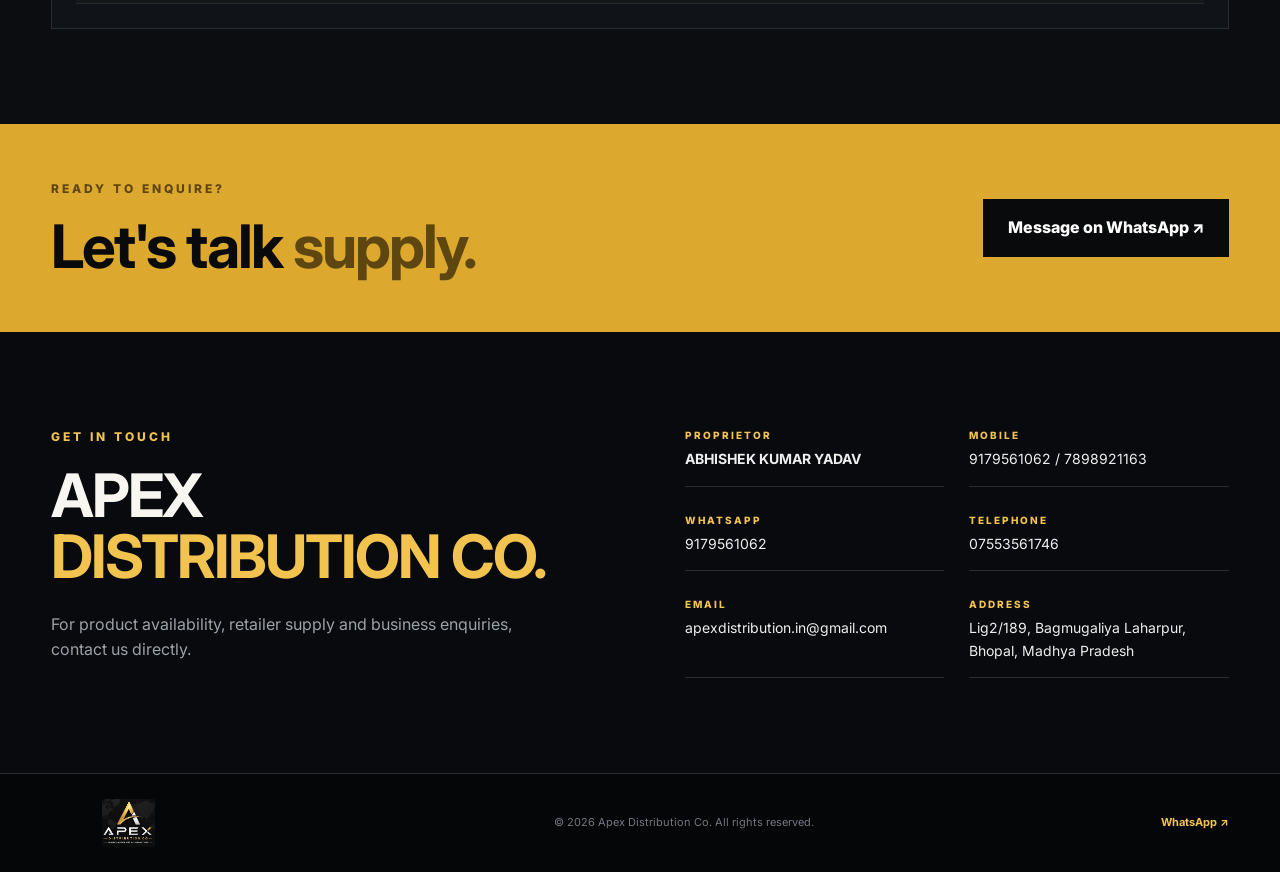
==== commit b1016122: "Add files via upload" ====
--- a/index.html
+++ b/index.html
@@ -3,142 +3,225 @@
 <head>
   <meta charset="UTF-8">
   <meta name="viewport" content="width=device-width, initial-scale=1.0">
-  <meta name="description" content="Apex Distribution Co. — Ice cream distribution and supply across Bhopal.">
+  <meta name="description" content="Apex Distribution Co. - Ice cream distribution and supply in Bhopal.">
   <title>Apex Distribution Co. | Ice Cream Distribution Bhopal</title>
   <link rel="stylesheet" href="style.css">
 </head>
 <body>
-<header class="site-header">
-  <a class="brand" href="#home">
-    <img src="apex-logo.jpg" alt="Apex Distribution Co. logo">
-  </a>
-  <nav>
-    <a href="#home">Home</a>
-    <a href="#products">Products</a>
-    <a href="#prices">Price List</a>
-    <a href="#about">About Us</a>
-    <a href="#enquiry">Enquiry</a>
-    <a href="#contact">Contact</a>
-  </nav>
-  <a class="wa-btn" href="https://wa.me/919179561062" target="_blank" rel="noopener">WhatsApp Now</a>
+
+<header class="header">
+  <div class="container nav">
+    <a href="#home" class="logo-link">
+      <img src="apex-logo.jpg" alt="Apex Distribution Co.">
+    </a>
+
+    <nav>
+      <a href="#home">Home</a>
+      <a href="#about">About</a>
+      <a href="#products">Products</a>
+      <a href="#prices">Prices</a>
+      <a href="#contact">Contact</a>
+    </nav>
+
+    <a class="nav-wa" href="https://wa.me/919179561062?text=Hello%20Apex%20Distribution%2C%20I%20want%20to%20make%20an%20enquiry." target="_blank" rel="noopener">
+      WhatsApp
+    </a>
+  </div>
 </header>
 
 <main>
+
 <section id="home" class="hero">
-  <div class="hero-copy">
-    <p class="eyebrow">PREMIUM QUALITY • TRUSTED DISTRIBUTION</p>
-    <h1><span>REAL MILK</span><br>ICE CREAM</h1>
-    <p class="lead">Dependable ice cream distribution and supply support for retailers, stores and growing business partners across Bhopal.</p>
-    <div class="hero-actions">
-      <a class="gold-btn" href="tel:+919179561062">☎ Call 9179561062</a>
-      <a class="outline-btn" href="#enquiry">Start an Enquiry →</a>
-    </div>
-    <div class="trust-row">
-      <div>🚚 <b>Reliable</b><small>Delivery</small></div>
-      <div>✦ <b>Premium</b><small>Quality</small></div>
-      <div>🤝 <b>Trusted</b><small>Partnership</small></div>
-    </div>
-  </div>
-  <div class="hero-image">
-    <img src="ice-cream-photo.jpg" alt="Ice cream cones">
-  </div>
-</section>
-
-<section class="benefits">
-  <div>⌖ <b>Serving Bhopal</b><small>And nearby areas</small></div>
-  <div>▣ <b>Multiple Pack Sizes</b><small>For every need</small></div>
-  <div>✓ <b>Quality Assured</b><small>Real milk ice cream</small></div>
-  <div>◉ <b>Quick Support</b><small>Always here to help</small></div>
-</section>
-
-<section id="products" class="section">
-  <div class="section-title">
-    <p class="eyebrow">PRODUCT RANGE</p>
-    <h2>Our Flavours</h2>
-    <p>Explore the available flavours and pack sizes. <b>Enquire directly for supply.</b></p>
-  </div>
-  <div class="products">
-    <article class="product"><img src="vanilla.jpg" alt="Vanilla"><h3>Vanilla</h3><p>Pure & Classic</p></article>
-    <article class="product"><img src="strawberry.jpg" alt="Strawberry"><h3>Strawberry</h3><p>Fruity & Fresh</p></article>
-    <article class="product"><img src="butter-scotch.jpg" alt="Butter Scotch"><h3>Butter Scotch</h3><p>Rich & Buttery</p></article>
-    <article class="product"><img src="chocolate.jpg" alt="Chocolate"><h3>Chocolate</h3><p>Deep & Creamy</p></article>
-    <article class="product"><img src="kesar-pista.jpg" alt="Kesar Pista"><h3>Kesar Pista</h3><p>Royal & Rich</p></article>
-    <article class="product"><img src="mango.jpg" alt="Mango"><h3>Mango</h3><p>Tropical & Sweet</p></article>
-  </div>
-</section>
-
-<section id="prices" class="price-section">
-  <div class="price-image">
-    <p class="eyebrow">CURRENT PRICE LIST</p>
-    <h2>Product Prices</h2>
-    <img src="sanchi-price-list.jpg" alt="Ice cream price list">
-    <a class="outline-btn" href="sanchi-price-list.jpg" target="_blank">View Full Price List ↗</a>
-  </div>
-  <div class="price-table-wrap">
-    <h3>Quick Price Reference</h3>
-    <div class="table-scroll">
-      <table>
-        <thead><tr><th>Flavour</th><th>Pack</th><th>MRP ₹</th></tr></thead>
-        <tbody>
-          <tr><td>Vanilla</td><td>750 ml / 1500 ml / 4000 ml</td><td>115 / 225 / 500</td></tr>
-          <tr><td>Strawberry</td><td>750 ml / 1500 ml / 4000 ml</td><td>120 / 200 / 550</td></tr>
-          <tr><td>Butter Scotch</td><td>750 ml / 1500 ml / 4000 ml</td><td>135 / 240 / 630</td></tr>
-          <tr><td>Chocolate</td><td>750 ml / 1500 ml / 4000 ml</td><td>130 / 240 / 550</td></tr>
-          <tr><td>Kesar Pista</td><td>750 ml / 1500 ml / 4000 ml</td><td>170 / 320 / 750</td></tr>
-          <tr><td>Mango</td><td>750 ml / 1500 ml / 4000 ml</td><td>125 / 220 / 550</td></tr>
-        </tbody>
-      </table>
-    </div>
-    <p class="note">Cup, cone and candy pack prices are shown in the full price-list image above.</p>
-  </div>
-</section>
-
-<section id="about" class="about">
-  <div>
-    <p class="eyebrow">ABOUT APEX DISTRIBUTION</p>
-    <h2>Connecting Products.<br><span>Delivering Trust.</span></h2>
-    <p>Apex Distribution Co. is a Bhopal-based ice cream distribution business focused on dependable supply, retailer support and trusted business partnerships.</p>
-  </div>
-  <div class="about-card">
-    <div>✓ Reliable Service</div><div>✓ Trusted Partnerships</div><div>✓ Timely Delivery</div><div>✓ Cold-Chain Focus</div>
-  </div>
-</section>
-
-<section id="enquiry" class="enquiry">
-  <div class="enquiry-copy">
-    <p class="eyebrow">BUSINESS ENQUIRY</p>
-    <h2>Need ice cream supply?</h2>
-    <p>Send your requirement and Apex Distribution Co. will get in touch.</p>
-    <a class="gold-btn" href="https://wa.me/919179561062" target="_blank" rel="noopener">Message on WhatsApp →</a>
-  </div>
-  <form onsubmit="sendWhatsApp(event)">
-    <input id="name" required placeholder="Your Name">
-    <input id="phone" required type="tel" placeholder="Phone Number">
-    <input id="business" placeholder="Shop / Business Name">
-    <textarea id="message" required placeholder="What products or quantities do you need?"></textarea>
-    <button class="gold-btn" type="submit">Send Enquiry ↗</button>
-  </form>
-</section>
+  <div class="hero-glow"></div>
+  <div class="container hero-grid">
+    <div class="hero-copy">
+      <p class="eyebrow">ICE CREAM DISTRIBUTION • BHOPAL</p>
+      <h1>Connecting<br><span>Products.</span><br><strong>Delivering Trust.</strong></h1>
+      <p class="hero-text">
+        Reliable ice cream distribution and supply support for retailers,
+        stores and business partners across Bhopal.
+      </p>
+
+      <div class="hero-buttons">
+        <a class="btn gold" href="https://wa.me/919179561062?text=Hello%20Apex%20Distribution%2C%20I%20want%20to%20make%20a%20business%20enquiry." target="_blank" rel="noopener">Start an Enquiry ↗</a>
+        <a class="btn outline" href="tel:+919179561062">Call 9179561062</a>
+      </div>
+
+      <div class="trust-row">
+        <span>✓ Reliable Service</span>
+        <span>✓ Trusted Partnerships</span>
+        <span>✓ On Time Delivery</span>
+      </div>
+    </div>
+
+    <div class="hero-visual">
+      <div class="visual-frame">
+        <img src="ice-cream-photo.jpg" alt="Ice cream cones">
+        <div class="visual-overlay">
+          <span>APEX DISTRIBUTION CO.</span>
+          <b>Premium Supply<br>Across Bhopal</b>
+        </div>
+      </div>
+    </div>
+  </div>
+</section>
+
+<section class="features">
+  <div class="container feature-grid">
+    <div><span>01</span><h3>Reliable Supply</h3><p>Consistent support for retailers and stores.</p></div>
+    <div><span>02</span><h3>Cold Chain Focus</h3><p>Careful handling of ice cream products.</p></div>
+    <div><span>03</span><h3>Retail Support</h3><p>Helping business partners grow with dependable supply.</p></div>
+    <div><span>04</span><h3>Fast Enquiry</h3><p>Contact us directly for availability and orders.</p></div>
+  </div>
+</section>
+
+<section id="about" class="section about">
+  <div class="container split">
+    <div>
+      <p class="eyebrow">ABOUT APEX</p>
+      <h2>Built for dependable <span>distribution.</span></h2>
+    </div>
+    <div class="about-copy">
+      <p>
+        Apex Distribution Co. is a Bhopal-based distribution and supply business
+        focused on dependable service, trusted partnerships and timely delivery.
+      </p>
+      <p>
+        We work with retailers, stores and business partners and provide direct
+        support for product availability and supply enquiries.
+      </p>
+      <div class="owner-box">
+        <div class="owner-initial">A</div>
+        <div><small>PROPRIETOR</small><strong>ABHISHEK KUMAR YADAV</strong></div>
+      </div>
+    </div>
+  </div>
+</section>
+
+<section id="products" class="section products-section">
+  <div class="container">
+    <div class="section-head">
+      <div>
+        <p class="eyebrow">OUR PRODUCTS</p>
+        <h2>Ice cream <span>range.</span></h2>
+      </div>
+      <p>Explore available flavours and pack sizes. Enquire directly for current availability and supply.</p>
+    </div>
+
+    <div class="products-grid">
+
+      <article class="product-card">
+        <img src="vanilla.jpg" alt="Vanilla ice cream">
+        <div class="product-body"><h3>Vanilla</h3><p>Classic & creamy</p><a class="small-btn" href="https://wa.me/919179561062?text=Hello%20Apex%20Distribution%2C%20I%20want%20to%20enquire%20about%20Vanilla%20ice%20cream." target="_blank">Enquire ↗</a></div>
+      </article>
+
+      <article class="product-card">
+        <img src="strawberry.jpg" alt="Strawberry ice cream">
+        <div class="product-body"><h3>Strawberry</h3><p>Fresh & fruity</p><a class="small-btn" href="https://wa.me/919179561062?text=Hello%20Apex%20Distribution%2C%20I%20want%20to%20enquire%20about%20Strawberry%20ice%20cream." target="_blank">Enquire ↗</a></div>
+      </article>
+
+      <article class="product-card">
+        <img src="butter-scotch.jpg" alt="Butter Scotch ice cream">
+        <div class="product-body"><h3>Butter Scotch</h3><p>Rich & indulgent</p><a class="small-btn" href="https://wa.me/919179561062?text=Hello%20Apex%20Distribution%2C%20I%20want%20to%20enquire%20about%20Butter%20Scotch%20ice%20cream." target="_blank">Enquire ↗</a></div>
+      </article>
+
+      <article class="product-card">
+        <img src="chocolate.jpg" alt="Chocolate ice cream">
+        <div class="product-body"><h3>Chocolate</h3><p>Deep & creamy</p><a class="small-btn" href="https://wa.me/919179561062?text=Hello%20Apex%20Distribution%2C%20I%20want%20to%20enquire%20about%20Chocolate%20ice%20cream." target="_blank">Enquire ↗</a></div>
+      </article>
+
+      <article class="product-card">
+        <img src="kesar-pista.jpg" alt="Kesar Pista ice cream">
+        <div class="product-body"><h3>Kesar Pista</h3><p>Royal & rich</p><a class="small-btn" href="https://wa.me/919179561062?text=Hello%20Apex%20Distribution%2C%20I%20want%20to%20enquire%20about%20Kesar%20Pista%20ice%20cream." target="_blank">Enquire ↗</a></div>
+      </article>
+
+      <article class="product-card">
+        <img src="mango.jpg" alt="Mango ice cream">
+        <div class="product-body"><h3>Mango</h3><p>Fruity & refreshing</p><a class="small-btn" href="https://wa.me/919179561062?text=Hello%20Apex%20Distribution%2C%20I%20want%20to%20enquire%20about%20Mango%20ice%20cream." target="_blank">Enquire ↗</a></div>
+      </article>
+
+    </div>
+  </div>
+</section>
+
+<section id="prices" class="section price-section">
+  <div class="container">
+    <div class="section-head">
+      <div>
+        <p class="eyebrow">CURRENT PRICE LIST</p>
+        <h2>Product <span>prices.</span></h2>
+      </div>
+      <p>MRP reference from the supplied price list. Please enquire for current stock and distributor supply details.</p>
+    </div>
+
+    <div class="price-image">
+      <img src="sanchi-price-list.jpg" alt="Ice cream price list">
+    </div>
+
+    <div class="price-table-wrap">
+      <h3>Quick Price Reference</h3>
+      <div class="table-scroll">
+        <table>
+          <thead><tr><th>Flavour</th><th>Pack</th><th>MRP</th><th>Enquiry</th></tr></thead>
+          <tbody>
+            <tr><td rowspan="8">Vanilla</td><td>750 ML Brick</td><td>₹115</td><td rowspan="8"><a href="https://wa.me/919179561062?text=Enquiry%20for%20Vanilla" target="_blank">WhatsApp</a></td></tr>
+            <tr><td>1500 ML Brick</td><td>₹225</td></tr><tr><td>4000 ML Brick</td><td>₹500</td></tr><tr><td>65 ML Cup</td><td>₹10</td></tr><tr><td>100 ML Cup</td><td>₹20</td></tr><tr><td>65 ML Cone</td><td>₹15</td></tr><tr><td>100 ML Cone</td><td>₹20</td></tr><tr><td>60 ML Candy</td><td>₹15</td></tr>
+
+            <tr class="new-flavour"><td rowspan="8">Strawberry</td><td>750 ML Brick</td><td>₹120</td><td rowspan="8"><a href="https://wa.me/919179561062?text=Enquiry%20for%20Strawberry" target="_blank">WhatsApp</a></td></tr>
+            <tr class="new-flavour"><td>1500 ML Brick</td><td>₹200</td></tr><tr class="new-flavour"><td>4000 ML Brick</td><td>₹550</td></tr><tr class="new-flavour"><td>65 ML Cup</td><td>₹10</td></tr><tr class="new-flavour"><td>100 ML Cup</td><td>₹20</td></tr><tr class="new-flavour"><td>65 ML Cone</td><td>₹10</td></tr><tr class="new-flavour"><td>100 ML Cone</td><td>₹25</td></tr><tr class="new-flavour"><td>60 ML Candy</td><td>₹15</td></tr>
+
+            <tr><td rowspan="8">Butter Scotch</td><td>750 ML Brick</td><td>₹135</td><td rowspan="8"><a href="https://wa.me/919179561062?text=Enquiry%20for%20Butter%20Scotch" target="_blank">WhatsApp</a></td></tr>
+            <tr><td>1500 ML Brick</td><td>₹240</td></tr><tr><td>4000 ML Brick</td><td>₹630</td></tr><tr><td>65 ML Cup</td><td>₹15</td></tr><tr><td>100 ML Cup</td><td>₹20</td></tr><tr><td>65 ML Cone</td><td>₹20</td></tr><tr><td>100 ML Cone</td><td>₹30</td></tr><tr><td>60 ML Candy</td><td>₹15</td></tr>
+
+            <tr class="new-flavour"><td rowspan="9">Chocolate</td><td>750 ML Brick</td><td>₹130</td><td rowspan="9"><a href="https://wa.me/919179561062?text=Enquiry%20for%20Chocolate" target="_blank">WhatsApp</a></td></tr>
+            <tr class="new-flavour"><td>1500 ML Brick</td><td>₹240</td></tr><tr class="new-flavour"><td>4000 ML Brick</td><td>₹550</td></tr><tr class="new-flavour"><td>65 ML Cup</td><td>₹20</td></tr><tr class="new-flavour"><td>100 ML Cup</td><td>₹25</td></tr><tr class="new-flavour"><td>65 ML Cone</td><td>₹20</td></tr><tr class="new-flavour"><td>100 ML Cone</td><td>₹30</td></tr><tr class="new-flavour"><td>50 ML Chocobar</td><td>₹10</td></tr><tr class="new-flavour"><td>80 ML Chocobar</td><td>₹20</td></tr>
+
+            <tr><td rowspan="8">Kesar Pista</td><td>750 ML Brick</td><td>₹170</td><td rowspan="8"><a href="https://wa.me/919179561062?text=Enquiry%20for%20Kesar%20Pista" target="_blank">WhatsApp</a></td></tr>
+            <tr><td>1500 ML Brick</td><td>₹320</td></tr><tr><td>4000 ML Brick</td><td>₹750</td></tr><tr><td>65 ML Cup</td><td>₹20</td></tr><tr><td>100 ML Cup</td><td>₹30</td></tr><tr><td>65 ML Cone</td><td>₹20</td></tr><tr><td>100 ML Cone</td><td>₹35</td></tr><tr><td>60 ML Candy</td><td>₹25</td></tr>
+
+            <tr class="new-flavour"><td rowspan="8">Mango</td><td>750 ML Brick</td><td>₹125</td><td rowspan="8"><a href="https://wa.me/919179561062?text=Enquiry%20for%20Mango" target="_blank">WhatsApp</a></td></tr>
+            <tr class="new-flavour"><td>1500 ML Brick</td><td>₹220</td></tr><tr class="new-flavour"><td>4000 ML Brick</td><td>₹550</td></tr><tr class="new-flavour"><td>65 ML Cup</td><td>₹15</td></tr><tr class="new-flavour"><td>100 ML Cup</td><td>₹20</td></tr><tr class="new-flavour"><td>65 ML Cone</td><td>₹20</td></tr><tr class="new-flavour"><td>100 ML Cone</td><td>₹30</td></tr><tr class="new-flavour"><td>60 ML Candy</td><td>₹20</td></tr>
+          </tbody>
+        </table>
+      </div>
+    </div>
+  </div>
+</section>
+
+<section class="cta">
+  <div class="container cta-inner">
+    <div><p class="eyebrow">READY TO ENQUIRE?</p><h2>Let's talk <span>supply.</span></h2></div>
+    <a class="btn gold" href="https://wa.me/919179561062?text=Hello%20Apex%20Distribution%2C%20I%20want%20to%20enquire%20about%20ice%20cream%20supply." target="_blank" rel="noopener">Message on WhatsApp ↗</a>
+  </div>
+</section>
+
+<section id="contact" class="contact section">
+  <div class="container contact-grid">
+    <div>
+      <p class="eyebrow">GET IN TOUCH</p>
+      <h2>APEX<br><span>DISTRIBUTION CO.</span></h2>
+      <p class="contact-note">For product availability, retailer supply and business enquiries, contact us directly.</p>
+    </div>
+    <div class="contact-details">
+      <p><small>PROPRIETOR</small><strong>ABHISHEK KUMAR YADAV</strong></p>
+      <p><small>MOBILE</small><a href="tel:+9179561062">9179561062 / 7898921163</a></p>
+      <p><small>WHATSAPP</small><a href="https://wa.me/919179561062" target="_blank">9179561062</a></p>
+      <p><small>TELEPHONE</small><a href="tel:07553561746">07553561746</a></p>
+      <p><small>EMAIL</small><a href="mailto:apexdistribution.in@gmail.com">apexdistribution.in@gmail.com</a></p>
+      <p><small>ADDRESS</small><span>Lig2/189, Bagmugaliya Laharpur, Bhopal, Madhya Pradesh</span></p>
+    </div>
+  </div>
+</section>
+
 </main>
 
-<footer id="contact">
-  <div class="footer-brand"><img src="apex-logo.jpg" alt="Apex Distribution Co."><p>Connecting products. Delivering trust.</p></div>
-  <div><h3>Contact Us</h3><p>📞 9179561062<br>📞 7898921163<br>☎ 07553561746<br>💬 WhatsApp: 9179561062</p></div>
-  <div><h3>Proprietor</h3><p><b>ABHISHEK KUMAR YADAV</b></p><p>✉ apexdistribution.in@gmail.com</p><p>📍 Lig2/189, Bagmugaliya Laharpur,<br>Bhopal, Madhya Pradesh</p></div>
-  <div><h3>Quick Links</h3><p><a href="#products">Products</a><br><a href="#prices">Price List</a><br><a href="#enquiry">Enquiry</a></p></div>
-  <div class="copyright">© 2026 Apex Distribution Co. All Rights Reserved.</div>
+<footer>
+  <div class="container footer-inner">
+    <img src="apex-logo.jpg" alt="Apex Distribution Co.">
+    <p>© 2026 Apex Distribution Co. All rights reserved.</p>
+    <a href="https://wa.me/919179561062" target="_blank">WhatsApp ↗</a>
+  </div>
 </footer>
 
-<script>
-function sendWhatsApp(e) {
-  e.preventDefault();
-  const name = document.getElementById('name').value.trim();
-  const phone = document.getElementById('phone').value.trim();
-  const business = document.getElementById('business').value.trim();
-  const message = document.getElementById('message').value.trim();
-  const text = `Hello Apex Distribution Co.%0A%0AName: ${encodeURIComponent(name)}%0APhone: ${encodeURIComponent(phone)}%0ABusiness: ${encodeURIComponent(business)}%0ARequirement: ${encodeURIComponent(message)}`;
-  window.open(`https://wa.me/919179561062?text=${text}`, '_blank');
-}
-</script>
 </body>
 </html>
--- a/style.css
+++ b/style.css
@@ -1 +1,130 @@
-*{box-sizing:border-box}html{scroll-behavior:smooth}body{margin:0;background:#050505;color:#f7f7f7;font-family:Arial,Helvetica,sans-serif;line-height:1.55}a{color:inherit;text-decoration:none}.site-header{position:sticky;top:0;z-index:20;height:82px;display:flex;align-items:center;gap:28px;padding:10px 4%;background:rgba(5,5,5,.96);border-bottom:1px solid #4b3605}.brand img{width:205px;height:58px;object-fit:contain}.site-header nav{display:flex;gap:22px;margin-left:auto}.site-header nav a{font-size:14px;color:#ddd}.site-header nav a:hover{color:#f3b81b}.wa-btn,.gold-btn{background:#e9ad19;color:#050505;border:1px solid #e9ad19;font-weight:800;border-radius:6px;padding:13px 20px;display:inline-block}.wa-btn{white-space:nowrap;padding:11px 17px}.outline-btn{border:1px solid #e9ad19;color:#f2bd2e;border-radius:6px;padding:12px 20px;display:inline-block;font-weight:700}.hero{min-height:650px;display:grid;grid-template-columns:1fr 1.05fr;align-items:center;overflow:hidden;background:radial-gradient(circle at 80% 35%,#29220e 0,#0a0a0a 34%,#050505 68%)}.hero-copy{padding:70px 7%}.eyebrow{color:#e9ad19;font-weight:800;letter-spacing:2px;font-size:14px}.hero h1{font-size:clamp(52px,6vw,88px);line-height:.95;margin:15px 0 25px;letter-spacing:-2px}.hero h1 span{color:#e9ad19}.lead{font-size:19px;color:#c9c9c9;max-width:610px}.hero-actions{display:flex;gap:16px;margin:28px 0}.trust-row{display:flex;gap:35px;margin-top:35px}.trust-row div{color:#e9ad19;font-size:25px}.trust-row b,.trust-row small{display:block;margin-left:34px}.trust-row b{font-size:15px;color:white;margin-top:-25px}.trust-row small{font-size:13px;color:#aaa}.hero-image{height:100%;min-height:650px}.hero-image img{width:100%;height:100%;object-fit:cover;display:block}.benefits{display:grid;grid-template-columns:repeat(4,1fr);border:1px solid #5b4309;border-radius:12px;margin:-48px 4% 60px;position:relative;background:#0c0c0c;padding:24px}.benefits div{border-right:1px solid #3e3e3e;padding:5px 25px;color:#e9ad19;font-size:27px}.benefits div:last-child{border:0}.benefits b,.benefits small{display:block;margin-left:38px;color:white}.benefits b{font-size:14px;margin-top:-29px}.benefits small{font-size:12px;color:#aaa}.section{padding:60px 4%}.section-title{text-align:center}.section-title h2,.price-section h2,.about h2,.enquiry h2{font-size:42px;margin:5px 0 10px}.section-title>p:last-child{color:#aaa}.products{display:grid;grid-template-columns:repeat(6,1fr);gap:16px;margin-top:35px}.product{background:#0b0b0b;border:1px solid #6a4c08;border-radius:10px;text-align:center;padding:14px;transition:.2s}.product:hover{transform:translateY(-5px);border-color:#e9ad19}.product img{width:100%;height:155px;object-fit:contain}.product h3{color:#f1b722;margin:5px 0}.product p{color:#aaa;margin:0;font-size:13px}.price-section{display:grid;grid-template-columns:1fr 1fr;gap:35px;padding:70px 6%;background:linear-gradient(135deg,#080808,#161006)}.price-image img{width:100%;max-height:530px;object-fit:contain;background:white;border-radius:8px;display:block;margin:18px 0}.price-table-wrap{background:#0b0b0b;border:1px solid #4e3908;border-radius:12px;padding:28px;height:max-content}.price-table-wrap h3{color:#e9ad19;font-size:27px}.table-scroll{overflow:auto}table{width:100%;border-collapse:collapse;min-width:520px}th,td{padding:14px;border-bottom:1px solid #302d26;text-align:left}th{color:#e9ad19}td{color:#ddd}.note{color:#999;font-size:13px}.about{padding:80px 8%;display:grid;grid-template-columns:1fr 1fr;gap:60px;align-items:center}.about h2 span{color:#e9ad19}.about p:not(.eyebrow){color:#aaa;max-width:650px}.about-card{display:grid;grid-template-columns:1fr 1fr;gap:15px}.about-card div{padding:22px;border:1px solid #493507;border-radius:8px;color:#e9ad19;background:#0b0b0b}.enquiry{padding:70px 7%;display:grid;grid-template-columns:.8fr 1.2fr;gap:50px;background:#0a0a0a;border-top:1px solid #473506}.enquiry-copy p:not(.eyebrow){color:#aaa}.enquiry form{display:grid;grid-template-columns:1fr 1fr;gap:14px}.enquiry input,.enquiry textarea{width:100%;background:#090909;border:1px solid #574209;color:white;padding:15px;border-radius:6px;font:inherit}.enquiry textarea{grid-column:1/-1;min-height:140px;resize:vertical}.enquiry button{grid-column:1/-1;cursor:pointer;font:inherit}footer{display:grid;grid-template-columns:1.3fr 1fr 1.4fr .7fr;gap:30px;padding:50px 6% 25px;border-top:1px solid #4c3907;background:#030303}footer img{width:220px;max-height:75px;object-fit:contain}footer h3{color:#e9ad19;margin-top:0}footer p{color:#aaa}.copyright{grid-column:1/-1;border-top:1px solid #242424;padding-top:18px;color:#777;font-size:13px;text-align:center}@media(max-width:900px){.site-header{height:auto;flex-wrap:wrap;justify-content:center}.site-header nav{order:3;width:100%;overflow:auto;justify-content:flex-start;padding:5px 0 8px}.brand img{width:170px}.hero{grid-template-columns:1fr}.hero-image{min-height:360px;order:-1}.hero-copy{padding:45px 7%}.hero h1{font-size:55px}.benefits{grid-template-columns:1fr 1fr}.products{grid-template-columns:repeat(2,1fr)}.price-section,.about,.enquiry{grid-template-columns:1fr}.trust-row{gap:15px}.enquiry form{grid-template-columns:1fr}.enquiry textarea,.enquiry button{grid-column:auto}footer{grid-template-columns:1fr 1fr}.copyright{grid-column:1/-1}}@media(max-width:520px){.site-header nav{gap:14px}.site-header nav a{font-size:12px}.wa-btn{display:none}.hero-image{min-height:280px}.benefits{grid-template-columns:1fr;margin-top:-20px}.benefits div{border-right:0;border-bottom:1px solid #333}.products{grid-template-columns:1fr 1fr}.product img{height:120px}.section-title h2,.price-section h2,.about h2,.enquiry h2{font-size:32px}footer{grid-template-columns:1fr}}
+@import url('https://fonts.googleapis.com/css2?family=Inter:wght@400;500;600;700;800;900&display=swap');
+
+:root{
+  --black:#080a0d;
+  --black2:#101318;
+  --gold:#dca82e;
+  --gold2:#f2c34e;
+  --white:#f7f6f1;
+  --muted:#a9adb5;
+  --line:#282c32;
+  --cream:#eeeDE7;
+}
+*{box-sizing:border-box;margin:0;padding:0}
+html{scroll-behavior:smooth}
+body{font-family:Inter,Arial,sans-serif;background:var(--black);color:var(--white);line-height:1.6}
+a{text-decoration:none;color:inherit}
+img{max-width:100%;display:block}
+.container{width:min(1180px,92%);margin:auto}
+.header{position:sticky;top:0;z-index:50;background:rgba(8,10,13,.94);backdrop-filter:blur(14px);border-bottom:1px solid var(--line)}
+.nav{height:82px;display:flex;align-items:center;gap:30px}
+.logo-link{width:175px}
+.logo-link img{width:100%;height:55px;object-fit:contain}
+nav{display:flex;gap:25px;margin-left:auto}
+nav a{font-size:13px;color:#c7c9cd;font-weight:600;transition:.2s}
+nav a:hover{color:var(--gold2)}
+.nav-wa,.btn.gold{background:var(--gold);color:#090a0c;font-weight:800}
+.nav-wa{padding:12px 18px;border-radius:2px;font-size:13px}
+.hero{position:relative;overflow:hidden;border-bottom:1px solid var(--line);min-height:680px;display:flex;align-items:center;background:
+radial-gradient(circle at 82% 42%,rgba(220,168,46,.15),transparent 28%),
+linear-gradient(115deg,#07090c 0%,#101318 60%,#080a0d 100%)}
+.hero:after{content:"";position:absolute;inset:0;pointer-events:none;background-image:linear-gradient(rgba(255,255,255,.025) 1px,transparent 1px),linear-gradient(90deg,rgba(255,255,255,.025) 1px,transparent 1px);background-size:70px 70px;mask-image:linear-gradient(to right,black,transparent)}
+.hero-glow{position:absolute;width:520px;height:520px;border:1px solid rgba(220,168,46,.35);border-radius:50%;right:-100px;top:60px}
+.hero-grid{display:grid;grid-template-columns:1fr 1.05fr;gap:55px;align-items:center;position:relative;z-index:2;padding:70px 0}
+.eyebrow{color:var(--gold2);font-size:12px;letter-spacing:3px;font-weight:800;margin-bottom:18px}
+.hero h1{font-size:clamp(48px,6vw,82px);line-height:.98;letter-spacing:-3px;font-weight:800}
+.hero h1 span{color:#fff}
+.hero h1 strong{color:var(--gold2);font-weight:800}
+.hero-text{color:#b8bcc3;font-size:18px;max-width:580px;margin:28px 0}
+.hero-buttons{display:flex;gap:14px;flex-wrap:wrap}
+.btn{display:inline-flex;align-items:center;justify-content:center;padding:15px 24px;border:1px solid var(--gold);min-height:52px}
+.btn.outline{border-color:#737780;color:#fff}
+.btn.outline:hover{border-color:var(--gold);color:var(--gold2)}
+.trust-row{display:flex;gap:28px;flex-wrap:wrap;margin-top:35px;color:#d1d3d6;font-size:12px;font-weight:600}
+.trust-row span:first-letter{color:var(--gold2)}
+.hero-visual{position:relative}
+.visual-frame{position:relative;min-height:470px;border:1px solid #4b3c1b;padding:10px;background:linear-gradient(135deg,#15171b,#07090c);overflow:hidden}
+.visual-frame:before{content:"";position:absolute;inset:0;border:1px solid rgba(220,168,46,.2);pointer-events:none;z-index:2}
+.visual-frame img{width:100%;height:448px;object-fit:cover;filter:saturate(.9) contrast(1.08)}
+.visual-frame:after{content:"";position:absolute;inset:0;background:linear-gradient(90deg,rgba(5,7,9,.82),transparent 65%),linear-gradient(0deg,rgba(5,7,9,.72),transparent 45%);pointer-events:none}
+.visual-overlay{position:absolute;left:35px;bottom:32px;z-index:3}
+.visual-overlay span{display:block;color:var(--gold2);letter-spacing:3px;font-size:11px;font-weight:800;margin-bottom:8px}
+.visual-overlay b{font-size:27px;line-height:1.1}
+.features{background:var(--cream);color:#11151a;border-bottom:1px solid #d7d5cc}
+.feature-grid{display:grid;grid-template-columns:repeat(4,1fr)}
+.feature-grid>div{padding:32px 22px;border-right:1px solid #d4d1c7}
+.feature-grid>div:last-child{border-right:0}
+.feature-grid span{color:#9b7722;font-size:11px;font-weight:800}
+.feature-grid h3{font-size:15px;margin:8px 0}
+.feature-grid p{font-size:12px;color:#6d7075}
+.section{padding:95px 0}
+.about{background:#0b0d10}
+.split{display:grid;grid-template-columns:1fr 1fr;gap:90px}
+h2{font-size:clamp(38px,5vw,60px);line-height:1.02;letter-spacing:-2px}
+h2 span{color:var(--gold2)}
+.about-copy{color:#b4b8bf;font-size:16px}
+.about-copy p{margin-bottom:18px}
+.owner-box{display:flex;align-items:center;gap:16px;margin-top:30px;border-top:1px solid var(--line);padding-top:24px}
+.owner-initial{width:52px;height:52px;border:2px solid var(--gold);display:grid;place-items:center;font-size:24px;font-weight:800;color:var(--gold2)}
+.owner-box small,.contact-details small{display:block;color:var(--gold2);font-size:10px;letter-spacing:2px;font-weight:800}
+.owner-box strong{display:block;color:white;font-size:14px;margin-top:3px}
+.products-section{background:#f2f1eb;color:#101318}
+.products-section .eyebrow,.price-section .eyebrow{color:#9b7722}
+.section-head{display:flex;justify-content:space-between;align-items:end;gap:40px;margin-bottom:42px}
+.section-head>p{max-width:470px;color:#696d72;font-size:14px}
+.products-grid{display:grid;grid-template-columns:repeat(3,1fr);gap:20px}
+.product-card{background:#fff;border:1px solid #ddd9cd;box-shadow:0 12px 30px rgba(0,0,0,.07)}
+.product-card img{width:100%;height:230px;object-fit:cover}
+.product-body{padding:20px}
+.product-body h3{font-size:21px}
+.product-body p{color:#777;font-size:13px;margin:4px 0 16px}
+.small-btn{display:inline-block;border:1px solid #b58a26;padding:9px 13px;color:#755617;font-size:12px;font-weight:800}
+.small-btn:hover{background:var(--gold);color:#111}
+.price-section{background:#0b0d10}
+.price-image{max-width:900px;margin:0 auto 50px;border:1px solid #3a321e;padding:8px;background:#121419}
+.price-image img{width:100%;height:auto}
+.price-table-wrap{border:1px solid var(--line);background:#101318;padding:24px}
+.price-table-wrap h3{color:var(--gold2);margin-bottom:18px}
+.table-scroll{overflow-x:auto}
+table{width:100%;border-collapse:collapse;min-width:650px;font-size:13px}
+th{background:#191c21;color:var(--gold2);text-align:left;padding:13px;border-bottom:1px solid #45413a}
+td{padding:11px 13px;border-bottom:1px solid var(--line);color:#d1d3d7}
+td a{color:var(--gold2);font-weight:700}
+.new-flavour{background:rgba(220,168,46,.025)}
+.cta{background:var(--gold);color:#090a0c;padding:55px 0}
+.cta .eyebrow{color:#5e4610}
+.cta-inner{display:flex;align-items:center;justify-content:space-between;gap:30px}
+.cta h2 span{color:#5e4610}
+.cta .btn{border-color:#090a0c}
+.cta .btn.gold{background:#090a0c;color:#fff}
+.contact{background:#080a0d}
+.contact-grid{display:grid;grid-template-columns:1fr 1fr;gap:90px}
+.contact-note{color:#9da1a8;max-width:500px;margin-top:25px}
+.contact-details{display:grid;grid-template-columns:1fr 1fr;gap:25px}
+.contact-details p{border-bottom:1px solid var(--line);padding-bottom:15px}
+.contact-details strong,.contact-details a,.contact-details span{display:block;color:#eee;margin-top:5px;font-size:14px}
+.contact-details a:hover{color:var(--gold2)}
+footer{border-top:1px solid var(--line);background:#050608;padding:25px 0}
+.footer-inner{display:flex;align-items:center;justify-content:space-between;gap:20px}
+.footer-inner img{width:155px;height:48px;object-fit:contain}
+.footer-inner p,.footer-inner a{color:#73777e;font-size:11px}
+.footer-inner a{color:var(--gold2);font-weight:700}
+
+@media(max-width:850px){
+  .nav{height:70px}.logo-link{width:140px}nav{display:none}.nav-wa{margin-left:auto}
+  .hero{min-height:auto}.hero-grid{grid-template-columns:1fr;gap:35px;padding:65px 0}
+  .hero h1{font-size:54px;letter-spacing:-2px}.hero-text{font-size:16px}
+  .hero-visual{max-width:650px}.visual-frame{min-height:330px}.visual-frame img{height:310px}
+  .feature-grid{grid-template-columns:1fr 1fr}.feature-grid>div:nth-child(2){border-right:0}.feature-grid>div{border-bottom:1px solid #d4d1c7}
+  .split,.contact-grid{grid-template-columns:1fr;gap:45px}.products-grid{grid-template-columns:1fr 1fr}
+  .section{padding:70px 0}.section-head{display:block}.section-head>p{margin-top:18px}
+  .cta-inner{display:block}.cta .btn{margin-top:25px}
+}
+@media(max-width:560px){
+  .container{width:90%}.nav-wa{padding:10px 13px;font-size:11px}
+  .hero h1{font-size:47px}.trust-row{display:grid;gap:10px}
+  .feature-grid{grid-template-columns:1fr}.feature-grid>div{border-right:0}
+  .products-grid{grid-template-columns:1fr}.product-card img{height:250px}
+  .contact-details{grid-template-columns:1fr}.footer-inner{flex-direction:column;text-align:center}
+  .visual-overlay b{font-size:22px}
+}
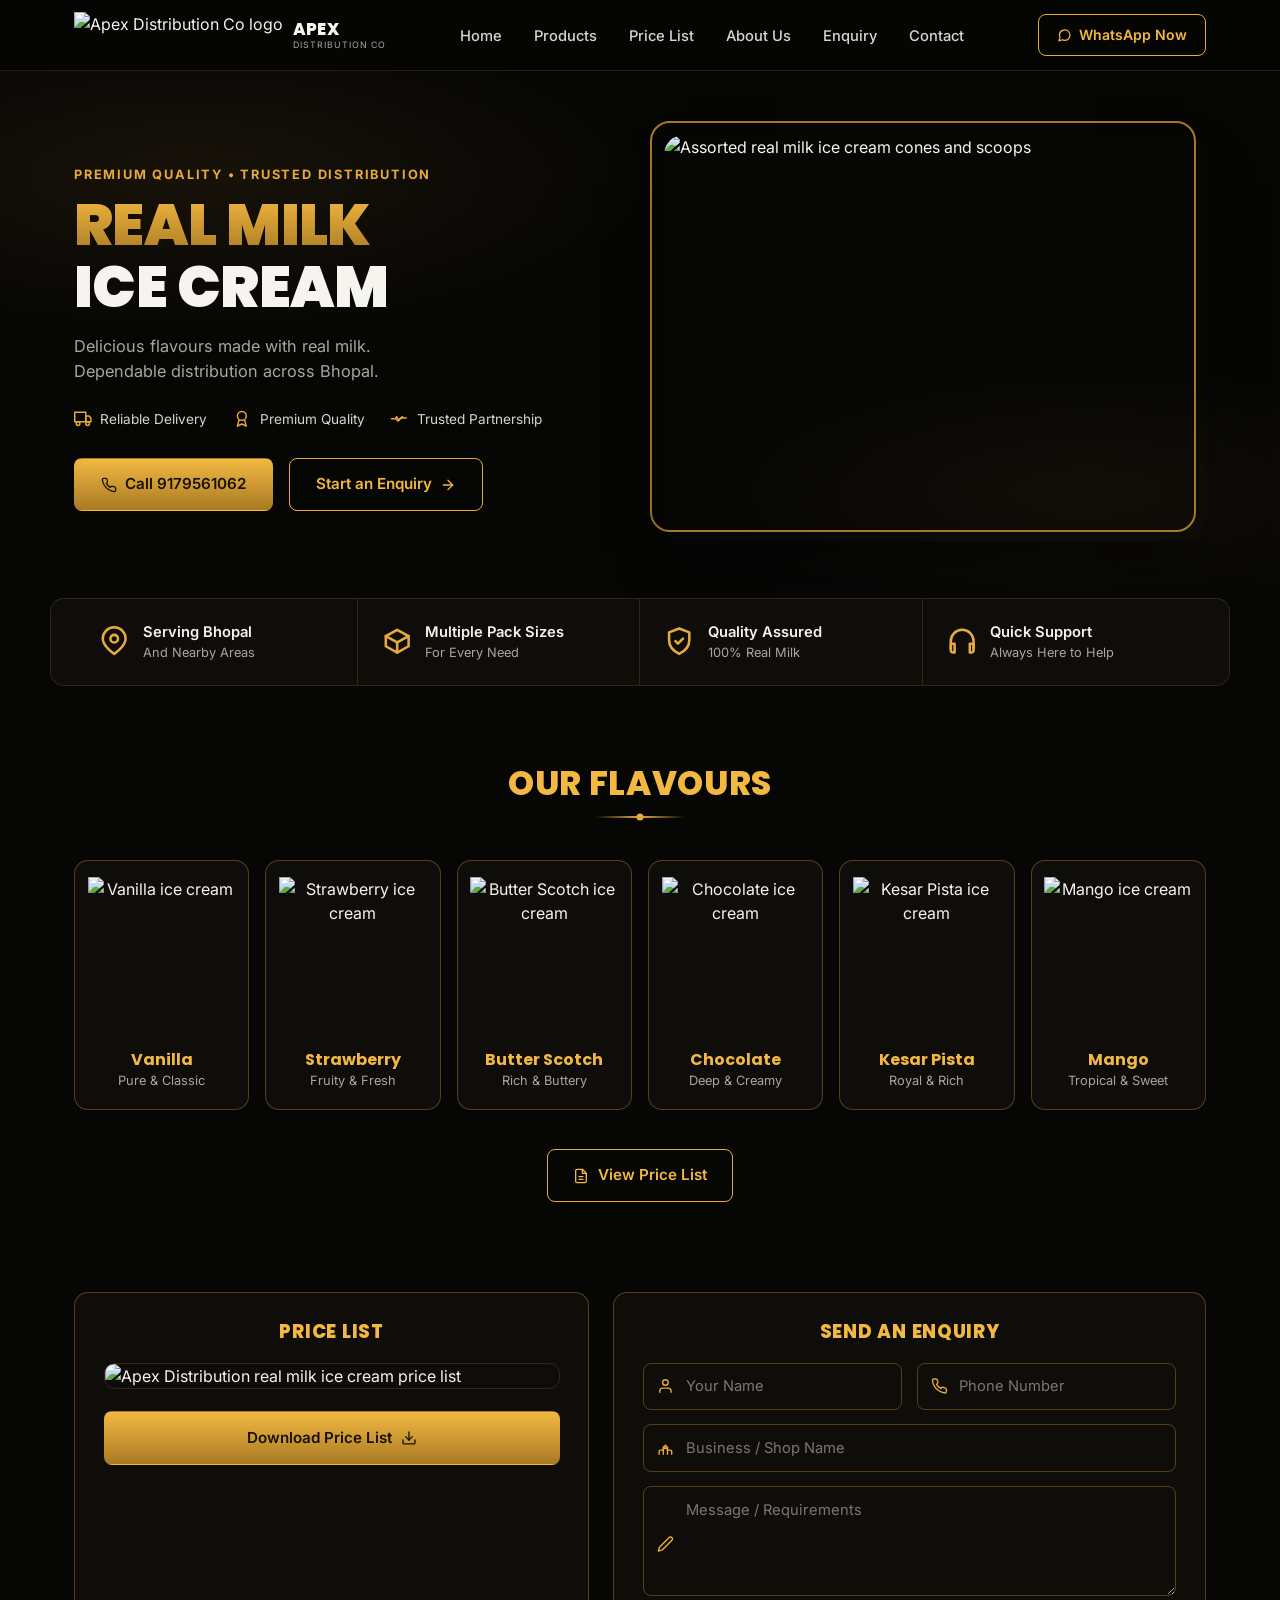
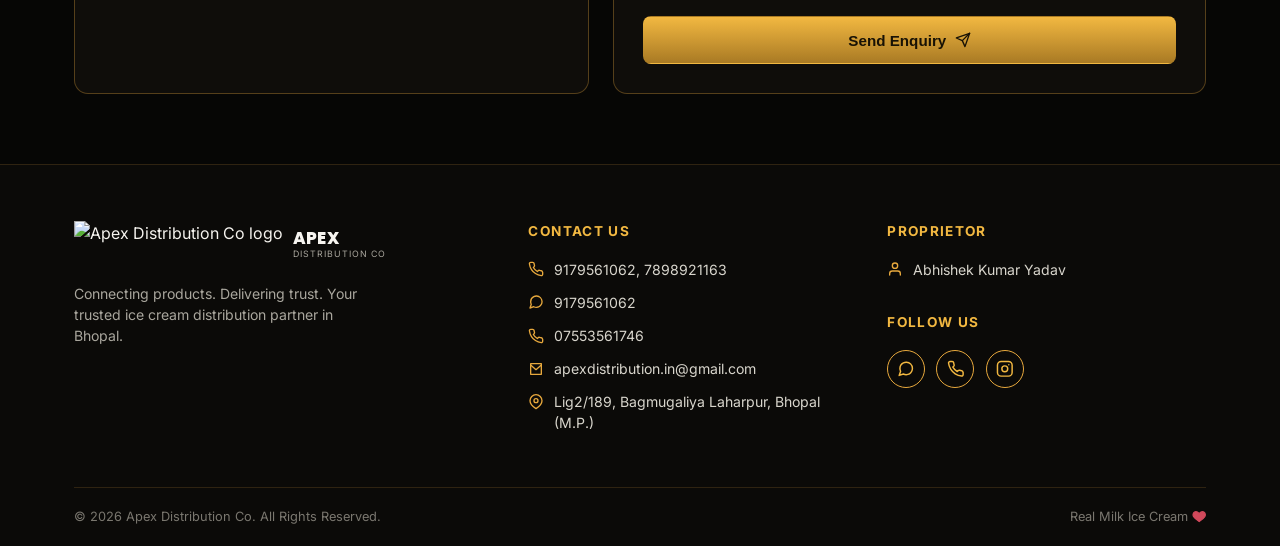
==== commit aa74419e: "Add files via upload" ====
--- a/index.html
+++ b/index.html
@@ -1,227 +1,763 @@
 <!DOCTYPE html>
 <html lang="en">
 <head>
-  <meta charset="UTF-8">
-  <meta name="viewport" content="width=device-width, initial-scale=1.0">
-  <meta name="description" content="Apex Distribution Co. - Ice cream distribution and supply in Bhopal.">
-  <title>Apex Distribution Co. | Ice Cream Distribution Bhopal</title>
-  <link rel="stylesheet" href="style.css">
+<meta charset="UTF-8">
+<meta name="viewport" content="width=device-width, initial-scale=1.0">
+<title>Apex Distribution Co | Real Milk Ice Cream Distribution in Bhopal</title>
+<meta name="description" content="Apex Distribution Co — reliable real milk ice cream distribution and supply support for retailers, stores and business partners across Bhopal.">
+<link rel="icon" href="images/logo.png">
+<link rel="preconnect" href="https://fonts.googleapis.com">
+<link rel="preconnect" href="https://fonts.gstatic.com" crossorigin>
+<link href="https://fonts.googleapis.com/css2?family=Inter:wght@400;500;600;700&family=Poppins:wght@600;700;800;900&display=swap" rel="stylesheet">
+<style>
+  :root{
+    --black:#060605;
+    --black-2:#0b0a08;
+    --panel:#0f0d0a;
+    --gold:#e8a93d;
+    --gold-bright:#f2b841;
+    --gold-dark:#a97a24;
+    --white:#f6f4ef;
+    --gray:#a9a69d;
+    --gray-dim:#7a776f;
+    --border:rgba(232,169,61,.32);
+    --border-soft:rgba(232,169,61,.16);
+    --radius-lg:20px;
+    --radius-md:14px;
+    --radius-sm:10px;
+    --container:1180px;
+  }
+
+  *{margin:0;padding:0;box-sizing:border-box;}
+
+  html{scroll-behavior:smooth;}
+
+  body{
+    background:var(--black);
+    color:var(--white);
+    font-family:'Inter',system-ui,sans-serif;
+    line-height:1.5;
+    -webkit-font-smoothing:antialiased;
+  }
+
+  img{max-width:100%;display:block;}
+
+  a{color:inherit;text-decoration:none;}
+
+  ul{list-style:none;}
+
+  h1,h2,h3{
+    font-family:'Poppins',sans-serif;
+    line-height:1.08;
+  }
+
+  .container{
+    width:100%;
+    max-width:var(--container);
+    margin:0 auto;
+    padding:0 24px;
+  }
+
+  .eyebrow{
+    color:var(--gold);
+    font-weight:700;
+    font-size:.8rem;
+    letter-spacing:.14em;
+    text-transform:uppercase;
+  }
+
+  /* Buttons */
+  .btn{
+    display:inline-flex;
+    align-items:center;
+    justify-content:center;
+    gap:.55rem;
+    padding:.9rem 1.6rem;
+    border-radius:8px;
+    font-weight:600;
+    font-size:.95rem;
+    cursor:pointer;
+    border:1.5px solid transparent;
+    transition:transform .15s ease, background .2s ease, color .2s ease, box-shadow .2s ease;
+    white-space:nowrap;
+  }
+  .btn:active{transform:translateY(1px);}
+  .btn-gold{
+    background:linear-gradient(180deg,var(--gold-bright),var(--gold-dark));
+    color:#181205;
+  }
+  .btn-gold:hover{box-shadow:0 6px 22px -6px rgba(232,169,61,.55);}
+  .btn-outline{
+    background:transparent;
+    border-color:var(--gold);
+    color:var(--gold-bright);
+  }
+  .btn-outline:hover{background:rgba(232,169,61,.1);}
+  .btn-block{width:100%;}
+  .icon{width:1.05em;height:1.05em;flex-shrink:0;stroke:currentColor;fill:none;stroke-width:2;stroke-linecap:round;stroke-linejoin:round;}
+
+  /* ===== Header ===== */
+  header{
+    position:sticky;
+    top:0;
+    z-index:100;
+    background:rgba(6,6,5,.9);
+    backdrop-filter:blur(10px);
+    border-bottom:1px solid var(--border-soft);
+  }
+  .nav-wrap{
+    display:flex;
+    align-items:center;
+    justify-content:space-between;
+    padding:12px 24px;
+    max-width:var(--container);
+    margin:0 auto;
+  }
+  .brand{display:flex;align-items:center;gap:.6rem;}
+  .brand img{height:46px;width:auto;object-fit:contain;}
+  .brand-text{display:flex;flex-direction:column;line-height:1.15;}
+  .brand-text .name{font-family:'Poppins',sans-serif;font-weight:800;font-size:1.05rem;letter-spacing:.02em;}
+  .brand-text .tag{font-size:.55rem;letter-spacing:.12em;color:var(--gray);text-transform:uppercase;}
+
+  nav ul{display:flex;gap:2rem;}
+  nav a{
+    font-size:.92rem;
+    font-weight:500;
+    color:var(--gray-light,#d8d5cc);
+    position:relative;
+    padding:4px 0;
+  }
+  nav a:hover, nav a.active{color:var(--gold-bright);}
+
+  .header-actions{display:flex;align-items:center;gap:1rem;}
+  .whatsapp-btn{
+    display:flex;align-items:center;gap:.5rem;
+    border:1.5px solid var(--gold);
+    color:var(--gold-bright);
+    padding:.6rem 1.1rem;
+    border-radius:8px;
+    font-size:.88rem;
+    font-weight:600;
+  }
+  .whatsapp-btn:hover{background:rgba(232,169,61,.1);}
+
+  .menu-toggle{
+    display:none;
+    background:none;border:none;color:var(--white);
+    width:40px;height:40px;
+    align-items:center;justify-content:center;
+    cursor:pointer;
+  }
+  .menu-toggle .icon{width:26px;height:26px;}
+
+  /* ===== Hero ===== */
+  .hero{
+    position:relative;
+    padding:64px 0 56px;
+    overflow:hidden;
+  }
+  .hero::before{
+    content:"";
+    position:absolute;
+    inset:0;
+    background:
+      radial-gradient(ellipse 60% 50% at 15% 20%, rgba(232,169,61,.08), transparent 60%),
+      radial-gradient(ellipse 50% 40% at 85% 80%, rgba(232,169,61,.05), transparent 60%);
+    pointer-events:none;
+  }
+  .hero .container{
+    display:grid;
+    grid-template-columns:1fr 1fr;
+    gap:3rem;
+    align-items:center;
+    position:relative;
+  }
+  .hero-heading{
+    font-weight:900;
+    font-size:clamp(2.4rem,5vw,3.6rem);
+    text-transform:uppercase;
+    letter-spacing:-.01em;
+    margin:.6rem 0 1rem;
+  }
+  .hero-heading .line-gold{
+    display:block;
+    background:linear-gradient(180deg,var(--gold-bright),var(--gold-dark));
+    -webkit-background-clip:text;
+    background-clip:text;
+    color:transparent;
+  }
+  .hero-heading .line-white{display:block;color:var(--white);}
+  .hero-sub{
+    color:var(--gray);
+    font-size:1.02rem;
+    max-width:34ch;
+    margin-bottom:1.6rem;
+  }
+  .hero-feats{
+    display:flex;
+    gap:1.6rem;
+    margin-bottom:1.8rem;
+    flex-wrap:wrap;
+  }
+  .hero-feats div{
+    display:flex;
+    align-items:center;
+    gap:.55rem;
+    font-size:.85rem;
+    color:var(--gray-light,#d8d5cc);
+  }
+  .hero-feats .icon{color:var(--gold);width:1.3em;height:1.3em;}
+  .hero-buttons{display:flex;gap:1rem;flex-wrap:wrap;}
+
+  .hero-image-wrap{
+    position:relative;
+    isolation:isolate;
+  }
+  .hero-image-wrap::before{
+    content:"";
+    position:absolute;
+    top:-14px;left:-14px;
+    width:100%;height:100%;
+    border:2px solid var(--gold);
+    border-radius:var(--radius-lg);
+    z-index:-1;
+    opacity:.7;
+  }
+  .hero-image-wrap img{
+    border-radius:var(--radius-lg);
+    width:100%;
+    aspect-ratio:4/3;
+    object-fit:cover;
+    box-shadow:0 30px 60px -20px rgba(0,0,0,.6);
+  }
+
+  /* ===== Feature bar ===== */
+  .feature-bar{padding:0 0 60px;}
+  .feature-bar .container{
+    display:grid;
+    grid-template-columns:repeat(4,1fr);
+    background:var(--panel);
+    border:1px solid var(--border-soft);
+    border-radius:var(--radius-md);
+    overflow:hidden;
+  }
+  .feature-item{
+    display:flex;
+    align-items:center;
+    gap:.85rem;
+    padding:1.4rem 1.5rem;
+    border-right:1px solid var(--border-soft);
+  }
+  .feature-item:last-child{border-right:none;}
+  .feature-item .icon{
+    color:var(--gold);
+    width:1.9rem;height:1.9rem;
+    flex-shrink:0;
+  }
+  .feature-item strong{display:block;font-size:.92rem;font-weight:600;}
+  .feature-item span{display:block;font-size:.8rem;color:var(--gray);}
+
+  /* ===== Section heading ===== */
+  .section-head{text-align:center;margin-bottom:2.6rem;}
+  .section-head h2{
+    color:var(--gold-bright);
+    font-weight:800;
+    font-size:clamp(1.6rem,3vw,2.1rem);
+    letter-spacing:.02em;
+    text-transform:uppercase;
+  }
+  .section-head .divider{
+    width:90px;height:2px;
+    background:linear-gradient(90deg,transparent,var(--gold),transparent);
+    margin:.9rem auto 0;
+    position:relative;
+  }
+  .section-head .divider::after{
+    content:"";
+    position:absolute;
+    left:50%;top:50%;
+    transform:translate(-50%,-50%);
+    width:7px;height:7px;
+    background:var(--gold);
+    border-radius:50%;
+  }
+
+  /* ===== Flavours ===== */
+  .flavours{padding:20px 0 70px;}
+  .flavour-grid{
+    display:grid;
+    grid-template-columns:repeat(6,1fr);
+    gap:1rem;
+    margin-bottom:2.4rem;
+  }
+  .flavour-card{
+    border:1px solid var(--border);
+    border-radius:var(--radius-md);
+    padding:1rem .8rem 1.2rem;
+    text-align:center;
+    background:var(--panel);
+    transition:transform .2s ease, border-color .2s ease;
+  }
+  .flavour-card:hover{transform:translateY(-4px);border-color:var(--gold);}
+  .flavour-card img{
+    width:100%;
+    aspect-ratio:1/1.1;
+    object-fit:contain;
+    margin-bottom:.7rem;
+  }
+  .flavour-card h3{
+    color:var(--gold-bright);
+    font-size:1rem;
+    font-weight:700;
+    margin-bottom:.2rem;
+  }
+  .flavour-card p{font-size:.8rem;color:var(--gray);}
+  .flavours-cta{text-align:center;}
+
+  /* ===== Price list + Enquiry ===== */
+  .price-enquiry{padding:20px 0 70px;}
+  .price-enquiry .container{
+    display:grid;
+    grid-template-columns:1fr 1.15fr;
+    gap:1.5rem;
+    align-items:stretch;
+  }
+  .card-panel{
+    border:1px solid var(--border);
+    border-radius:var(--radius-md);
+    background:var(--panel);
+    padding:1.8rem;
+  }
+  .card-panel h3{
+    color:var(--gold-bright);
+    text-align:center;
+    font-size:1.15rem;
+    font-weight:800;
+    letter-spacing:.04em;
+    text-transform:uppercase;
+    margin-bottom:1.3rem;
+  }
+  .price-image{
+    border-radius:var(--radius-sm);
+    overflow:hidden;
+    border:1px solid var(--border-soft);
+    margin-bottom:1.4rem;
+  }
+  .form-row{display:grid;grid-template-columns:1fr 1fr;gap:.9rem;margin-bottom:.9rem;}
+  .field{
+    position:relative;
+  }
+  .field .icon{
+    position:absolute;
+    left:14px;top:50%;
+    transform:translateY(-50%);
+    color:var(--gold);
+    width:1.05rem;height:1.05rem;
+  }
+  .field textarea ~ .icon{top:18px;transform:none;}
+  .field input,
+  .field textarea{
+    width:100%;
+    background:transparent;
+    border:1px solid var(--border);
+    border-radius:8px;
+    padding:.85rem 1rem .85rem 2.6rem;
+    color:var(--white);
+    font-family:inherit;
+    font-size:.92rem;
+  }
+  .field input::placeholder,
+  .field textarea::placeholder{color:var(--gray-dim);}
+  .field input:focus,
+  .field textarea:focus{outline:none;border-color:var(--gold);}
+  .field textarea{resize:vertical;min-height:110px;}
+  .form-full{margin-bottom:.9rem;}
+  .form-note{font-size:.78rem;color:var(--gray-dim);margin-top:.8rem;text-align:center;}
+
+  /* ===== Footer ===== */
+  footer{
+    border-top:1px solid var(--border-soft);
+    padding:56px 0 0;
+    background:var(--black-2);
+  }
+  .footer-grid{
+    display:grid;
+    grid-template-columns:1.3fr 1fr 1fr;
+    gap:2.5rem;
+    padding-bottom:2.6rem;
+  }
+  .footer-brand .brand{margin-bottom:1rem;}
+  .footer-brand p{color:var(--gray);font-size:.88rem;max-width:32ch;}
+  footer h4{
+    color:var(--gold-bright);
+    font-size:.85rem;
+    font-weight:700;
+    letter-spacing:.1em;
+    text-transform:uppercase;
+    margin-bottom:1.1rem;
+  }
+  .footer-list li{
+    display:flex;
+    align-items:flex-start;
+    gap:.6rem;
+    font-size:.88rem;
+    color:var(--gray-light,#d8d5cc);
+    margin-bottom:.75rem;
+  }
+  .footer-list .icon{color:var(--gold);width:1rem;height:1rem;margin-top:.15rem;flex-shrink:0;}
+  .footer-proprietor{margin-bottom:2rem;}
+  .social-row{display:flex;gap:.7rem;}
+  .social-row a{
+    width:38px;height:38px;
+    border:1.5px solid var(--gold);
+    border-radius:50%;
+    display:flex;align-items:center;justify-content:center;
+    color:var(--gold-bright);
+    transition:background .2s ease;
+  }
+  .social-row a:hover{background:rgba(232,169,61,.12);}
+  .social-row .icon{width:1.1rem;height:1.1rem;}
+  .footer-bottom{
+    border-top:1px solid var(--border-soft);
+    padding:1.2rem 0;
+    display:flex;
+    justify-content:space-between;
+    align-items:center;
+    flex-wrap:wrap;
+    gap:.6rem;
+    font-size:.8rem;
+    color:var(--gray-dim);
+  }
+  .footer-bottom .heart{color:#d1495b;width:.9rem;height:.9rem;fill:#d1495b;display:inline;vertical-align:-2px;}
+
+  /* ===== Responsive ===== */
+  @media (max-width:980px){
+    .flavour-grid{grid-template-columns:repeat(3,1fr);}
+    .price-enquiry .container{grid-template-columns:1fr;}
+    .footer-grid{grid-template-columns:1fr 1fr;}
+    .footer-brand{grid-column:1/-1;}
+  }
+
+  @media (max-width:800px){
+    nav{
+      position:fixed;
+      top:70px;left:0;right:0;
+      background:var(--black-2);
+      border-bottom:1px solid var(--border-soft);
+      max-height:0;
+      overflow:hidden;
+      transition:max-height .25s ease;
+    }
+    nav.open{max-height:400px;}
+    nav ul{flex-direction:column;gap:0;padding:.5rem 24px 1rem;}
+    nav ul li{border-bottom:1px solid var(--border-soft);}
+    nav a{display:block;padding:.9rem 0;}
+    .menu-toggle{display:flex;}
+    .whatsapp-btn span{display:none;}
+    .hero .container{grid-template-columns:1fr;}
+    .hero-image-wrap{order:-1;}
+    .feature-bar .container{grid-template-columns:1fr 1fr;}
+    .feature-item{border-right:none;border-bottom:1px solid var(--border-soft);}
+    .feature-item:nth-child(2n){border-right:1px solid var(--border-soft);}
+    .flavour-grid{grid-template-columns:repeat(2,1fr);}
+    .form-row{grid-template-columns:1fr;}
+  }
+
+  @media (max-width:480px){
+    .brand-text{display:none;}
+    .hero-feats{gap:1rem;}
+  }
+</style>
 </head>
 <body>
 
-<header class="header">
-  <div class="container nav">
-    <a href="#home" class="logo-link">
-      <img src="apex-logo.jpg" alt="Apex Distribution Co.">
+<!-- ===== Header ===== -->
+<header>
+  <div class="nav-wrap">
+    <a href="#top" class="brand">
+      <img src="images/logo.png" alt="Apex Distribution Co logo">
+      <span class="brand-text">
+        <span class="name">APEX</span>
+        <span class="tag">Distribution Co</span>
+      </span>
     </a>
 
-    <nav>
-      <a href="#home">Home</a>
-      <a href="#about">About</a>
-      <a href="#products">Products</a>
-      <a href="#prices">Prices</a>
-      <a href="#contact">Contact</a>
+    <nav id="siteNav">
+      <ul>
+        <li><a href="#top">Home</a></li>
+        <li><a href="#products">Products</a></li>
+        <li><a href="#pricelist">Price List</a></li>
+        <li><a href="#about">About Us</a></li>
+        <li><a href="#enquiry">Enquiry</a></li>
+        <li><a href="#contact">Contact</a></li>
+      </ul>
     </nav>
 
-    <a class="nav-wa" href="https://wa.me/919179561062?text=Hello%20Apex%20Distribution%2C%20I%20want%20to%20make%20an%20enquiry." target="_blank" rel="noopener">
-      WhatsApp
-    </a>
+    <div class="header-actions">
+      <a class="whatsapp-btn" href="https://wa.me/919179561062?text=Hi%20Apex%20Distribution%2C%20I%27d%20like%20to%20know%20more" target="_blank" rel="noopener">
+        <svg class="icon" viewBox="0 0 24 24"><path d="M21 11.5a8.38 8.38 0 0 1-.9 3.8 8.5 8.5 0 0 1-7.6 4.7 8.38 8.38 0 0 1-3.8-.9L3 21l1.9-5.7a8.38 8.38 0 0 1-.9-3.8 8.5 8.5 0 0 1 4.7-7.6 8.38 8.38 0 0 1 3.8-.9h.5a8.48 8.48 0 0 1 8 8v.5z"/></svg>
+        <span>WhatsApp Now</span>
+      </a>
+      <button class="menu-toggle" id="menuToggle" aria-label="Toggle menu">
+        <svg class="icon" viewBox="0 0 24 24"><line x1="3" y1="6" x2="21" y2="6"/><line x1="3" y1="12" x2="21" y2="12"/><line x1="3" y1="18" x2="21" y2="18"/></svg>
+      </button>
+    </div>
   </div>
 </header>
 
-<main>
-
-<section id="home" class="hero">
-  <div class="hero-glow"></div>
-  <div class="container hero-grid">
-    <div class="hero-copy">
-      <p class="eyebrow">ICE CREAM DISTRIBUTION • BHOPAL</p>
-      <h1>Connecting<br><span>Products.</span><br><strong>Delivering Trust.</strong></h1>
-      <p class="hero-text">
-        Reliable ice cream distribution and supply support for retailers,
-        stores and business partners across Bhopal.
-      </p>
+<!-- ===== Hero ===== -->
+<section class="hero" id="top">
+  <div class="container">
+    <div class="hero-content">
+      <p class="eyebrow">Premium Quality • Trusted Distribution</p>
+      <h1 class="hero-heading">
+        <span class="line-gold">Real Milk</span>
+        <span class="line-white">Ice Cream</span>
+      </h1>
+      <p class="hero-sub">Delicious flavours made with real milk. Dependable distribution across Bhopal.</p>
+
+      <div class="hero-feats">
+        <div>
+          <svg class="icon" viewBox="0 0 24 24"><path d="M1 3h15v13H1z"/><path d="M16 8h4l3 3v5h-7V8z"/><circle cx="5.5" cy="18.5" r="2.5"/><circle cx="18.5" cy="18.5" r="2.5"/></svg>
+          Reliable Delivery
+        </div>
+        <div>
+          <svg class="icon" viewBox="0 0 24 24"><circle cx="12" cy="8" r="6"/><path d="M8.2 13.5 6 22l6-3 6 3-2.2-8.5"/></svg>
+          Premium Quality
+        </div>
+        <div>
+          <svg class="icon" viewBox="0 0 24 24"><path d="M8.5 12.5 11 15l6-6"/><path d="M2 12h5l2-3 3 5 2-3h8"/></svg>
+          Trusted Partnership
+        </div>
+      </div>
 
       <div class="hero-buttons">
-        <a class="btn gold" href="https://wa.me/919179561062?text=Hello%20Apex%20Distribution%2C%20I%20want%20to%20make%20a%20business%20enquiry." target="_blank" rel="noopener">Start an Enquiry ↗</a>
-        <a class="btn outline" href="tel:+919179561062">Call 9179561062</a>
-      </div>
-
-      <div class="trust-row">
-        <span>✓ Reliable Service</span>
-        <span>✓ Trusted Partnerships</span>
-        <span>✓ On Time Delivery</span>
-      </div>
-    </div>
-
-    <div class="hero-visual">
-      <div class="visual-frame">
-        <img src="ice-cream-photo.jpg" alt="Ice cream cones">
-        <div class="visual-overlay">
-          <span>APEX DISTRIBUTION CO.</span>
-          <b>Premium Supply<br>Across Bhopal</b>
-        </div>
-      </div>
+        <a class="btn btn-gold" href="tel:+919179561062">
+          <svg class="icon" viewBox="0 0 24 24"><path d="M22 16.9v3a2 2 0 0 1-2.2 2 19.8 19.8 0 0 1-8.6-3.1 19.5 19.5 0 0 1-6-6 19.8 19.8 0 0 1-3.1-8.7A2 2 0 0 1 4.1 2h3a2 2 0 0 1 2 1.7c.1.9.3 1.8.6 2.7a2 2 0 0 1-.5 2.1L8 9.7a16 16 0 0 0 6 6l1.2-1.2a2 2 0 0 1 2.1-.5c.9.3 1.8.5 2.7.6a2 2 0 0 1 1.7 2z"/></svg>
+          Call 9179561062
+        </a>
+        <a class="btn btn-outline" href="#enquiry">
+          Start an Enquiry
+          <svg class="icon" viewBox="0 0 24 24"><line x1="5" y1="12" x2="19" y2="12"/><polyline points="12 5 19 12 12 19"/></svg>
+        </a>
+      </div>
+    </div>
+
+    <div class="hero-image-wrap">
+      <img src="images/hero.jpg" alt="Assorted real milk ice cream cones and scoops">
     </div>
   </div>
 </section>
 
-<section class="features">
-  <div class="container feature-grid">
-    <div><span>01</span><h3>Reliable Supply</h3><p>Consistent support for retailers and stores.</p></div>
-    <div><span>02</span><h3>Cold Chain Focus</h3><p>Careful handling of ice cream products.</p></div>
-    <div><span>03</span><h3>Retail Support</h3><p>Helping business partners grow with dependable supply.</p></div>
-    <div><span>04</span><h3>Fast Enquiry</h3><p>Contact us directly for availability and orders.</p></div>
+<!-- ===== Feature bar ===== -->
+<section class="feature-bar">
+  <div class="container">
+    <div class="feature-item">
+      <svg class="icon" viewBox="0 0 24 24"><path d="M21 10c0 6-9 12-9 12S3 16 3 10a9 9 0 0 1 18 0z"/><circle cx="12" cy="10" r="3"/></svg>
+      <div><strong>Serving Bhopal</strong><span>And Nearby Areas</span></div>
+    </div>
+    <div class="feature-item">
+      <svg class="icon" viewBox="0 0 24 24"><path d="M21 8 12 3 3 8l9 5 9-5z"/><path d="M3 8v8l9 5 9-5V8"/><path d="M12 13v8"/></svg>
+      <div><strong>Multiple Pack Sizes</strong><span>For Every Need</span></div>
+    </div>
+    <div class="feature-item">
+      <svg class="icon" viewBox="0 0 24 24"><path d="M12 2 4 5v6c0 5 3.4 8.7 8 11 4.6-2.3 8-6 8-11V5l-8-3z"/><path d="m9 12 2 2 4-4"/></svg>
+      <div><strong>Quality Assured</strong><span>100% Real Milk</span></div>
+    </div>
+    <div class="feature-item">
+      <svg class="icon" viewBox="0 0 24 24"><path d="M3 18v-6a9 9 0 0 1 18 0v6"/><path d="M21 19a2 2 0 0 1-2 2h-1v-7h3z"/><path d="M3 19a2 2 0 0 0 2 2h1v-7H3z"/></svg>
+      <div><strong>Quick Support</strong><span>Always Here to Help</span></div>
+    </div>
   </div>
 </section>
 
-<section id="about" class="section about">
-  <div class="container split">
-    <div>
-      <p class="eyebrow">ABOUT APEX</p>
-      <h2>Built for dependable <span>distribution.</span></h2>
-    </div>
-    <div class="about-copy">
-      <p>
-        Apex Distribution Co. is a Bhopal-based distribution and supply business
-        focused on dependable service, trusted partnerships and timely delivery.
-      </p>
-      <p>
-        We work with retailers, stores and business partners and provide direct
-        support for product availability and supply enquiries.
-      </p>
-      <div class="owner-box">
-        <div class="owner-initial">A</div>
-        <div><small>PROPRIETOR</small><strong>ABHISHEK KUMAR YADAV</strong></div>
-      </div>
+<!-- ===== Flavours ===== -->
+<section class="flavours" id="products">
+  <div class="container">
+    <div class="section-head">
+      <h2>Our Flavours</h2>
+      <div class="divider"></div>
+    </div>
+
+    <div class="flavour-grid">
+      <div class="flavour-card">
+        <img src="images/vanilla.jpg" alt="Vanilla ice cream">
+        <h3>Vanilla</h3>
+        <p>Pure &amp; Classic</p>
+      </div>
+      <div class="flavour-card">
+        <img src="images/strawberry.jpg" alt="Strawberry ice cream">
+        <h3>Strawberry</h3>
+        <p>Fruity &amp; Fresh</p>
+      </div>
+      <div class="flavour-card">
+        <img src="images/butterscotch.jpg" alt="Butter Scotch ice cream">
+        <h3>Butter Scotch</h3>
+        <p>Rich &amp; Buttery</p>
+      </div>
+      <div class="flavour-card">
+        <img src="images/chocolate.jpg" alt="Chocolate ice cream">
+        <h3>Chocolate</h3>
+        <p>Deep &amp; Creamy</p>
+      </div>
+      <div class="flavour-card">
+        <img src="images/kesarpista.jpg" alt="Kesar Pista ice cream">
+        <h3>Kesar Pista</h3>
+        <p>Royal &amp; Rich</p>
+      </div>
+      <div class="flavour-card">
+        <img src="images/mango.jpg" alt="Mango ice cream">
+        <h3>Mango</h3>
+        <p>Tropical &amp; Sweet</p>
+      </div>
+    </div>
+
+    <div class="flavours-cta">
+      <a class="btn btn-outline" href="#pricelist">
+        <svg class="icon" viewBox="0 0 24 24"><path d="M14 2H6a2 2 0 0 0-2 2v16a2 2 0 0 0 2 2h12a2 2 0 0 0 2-2V8z"/><path d="M14 2v6h6"/><line x1="9" y1="13" x2="15" y2="13"/><line x1="9" y1="17" x2="15" y2="17"/></svg>
+        View Price List
+      </a>
     </div>
   </div>
 </section>
 
-<section id="products" class="section products-section">
+<!-- ===== Price List + Enquiry ===== -->
+<section class="price-enquiry">
   <div class="container">
-    <div class="section-head">
-      <div>
-        <p class="eyebrow">OUR PRODUCTS</p>
-        <h2>Ice cream <span>range.</span></h2>
-      </div>
-      <p>Explore available flavours and pack sizes. Enquire directly for current availability and supply.</p>
-    </div>
-
-    <div class="products-grid">
-
-      <article class="product-card">
-        <img src="vanilla.jpg" alt="Vanilla ice cream">
-        <div class="product-body"><h3>Vanilla</h3><p>Classic & creamy</p><a class="small-btn" href="https://wa.me/919179561062?text=Hello%20Apex%20Distribution%2C%20I%20want%20to%20enquire%20about%20Vanilla%20ice%20cream." target="_blank">Enquire ↗</a></div>
-      </article>
-
-      <article class="product-card">
-        <img src="strawberry.jpg" alt="Strawberry ice cream">
-        <div class="product-body"><h3>Strawberry</h3><p>Fresh & fruity</p><a class="small-btn" href="https://wa.me/919179561062?text=Hello%20Apex%20Distribution%2C%20I%20want%20to%20enquire%20about%20Strawberry%20ice%20cream." target="_blank">Enquire ↗</a></div>
-      </article>
-
-      <article class="product-card">
-        <img src="butter-scotch.jpg" alt="Butter Scotch ice cream">
-        <div class="product-body"><h3>Butter Scotch</h3><p>Rich & indulgent</p><a class="small-btn" href="https://wa.me/919179561062?text=Hello%20Apex%20Distribution%2C%20I%20want%20to%20enquire%20about%20Butter%20Scotch%20ice%20cream." target="_blank">Enquire ↗</a></div>
-      </article>
-
-      <article class="product-card">
-        <img src="chocolate.jpg" alt="Chocolate ice cream">
-        <div class="product-body"><h3>Chocolate</h3><p>Deep & creamy</p><a class="small-btn" href="https://wa.me/919179561062?text=Hello%20Apex%20Distribution%2C%20I%20want%20to%20enquire%20about%20Chocolate%20ice%20cream." target="_blank">Enquire ↗</a></div>
-      </article>
-
-      <article class="product-card">
-        <img src="kesar-pista.jpg" alt="Kesar Pista ice cream">
-        <div class="product-body"><h3>Kesar Pista</h3><p>Royal & rich</p><a class="small-btn" href="https://wa.me/919179561062?text=Hello%20Apex%20Distribution%2C%20I%20want%20to%20enquire%20about%20Kesar%20Pista%20ice%20cream." target="_blank">Enquire ↗</a></div>
-      </article>
-
-      <article class="product-card">
-        <img src="mango.jpg" alt="Mango ice cream">
-        <div class="product-body"><h3>Mango</h3><p>Fruity & refreshing</p><a class="small-btn" href="https://wa.me/919179561062?text=Hello%20Apex%20Distribution%2C%20I%20want%20to%20enquire%20about%20Mango%20ice%20cream." target="_blank">Enquire ↗</a></div>
-      </article>
-
-    </div>
+
+    <div class="card-panel" id="pricelist">
+      <h3>Price List</h3>
+      <div class="price-image">
+        <img src="images/pricelist.jpg" alt="Apex Distribution real milk ice cream price list">
+      </div>
+      <a class="btn btn-gold btn-block" href="images/pricelist.jpg" download>
+        Download Price List
+        <svg class="icon" viewBox="0 0 24 24"><path d="M21 15v4a2 2 0 0 1-2 2H5a2 2 0 0 1-2-2v-4"/><polyline points="7 10 12 15 17 10"/><line x1="12" y1="15" x2="12" y2="3"/></svg>
+      </a>
+    </div>
+
+    <div class="card-panel" id="enquiry">
+      <h3>Send an Enquiry</h3>
+      <form action="https://formsubmit.co/apexdistribution.in@gmail.com" method="POST">
+        <input type="hidden" name="_subject" value="New enquiry from apexdistribution.in">
+        <input type="hidden" name="_template" value="table">
+        <input type="hidden" name="_captcha" value="false">
+
+        <div class="form-row">
+          <div class="field">
+            <svg class="icon" viewBox="0 0 24 24"><path d="M20 21v-2a4 4 0 0 0-4-4H8a4 4 0 0 0-4 4v2"/><circle cx="12" cy="7" r="4"/></svg>
+            <input type="text" name="name" placeholder="Your Name" required>
+          </div>
+          <div class="field">
+            <svg class="icon" viewBox="0 0 24 24"><path d="M22 16.9v3a2 2 0 0 1-2.2 2 19.8 19.8 0 0 1-8.6-3.1 19.5 19.5 0 0 1-6-6 19.8 19.8 0 0 1-3.1-8.7A2 2 0 0 1 4.1 2h3a2 2 0 0 1 2 1.7c.1.9.3 1.8.6 2.7a2 2 0 0 1-.5 2.1L8 9.7a16 16 0 0 0 6 6l1.2-1.2a2 2 0 0 1 2.1-.5c.9.3 1.8.5 2.7.6a2 2 0 0 1 1.7 2z"/></svg>
+            <input type="tel" name="phone" placeholder="Phone Number" required>
+          </div>
+        </div>
+
+        <div class="field form-full">
+          <svg class="icon" viewBox="0 0 24 24"><path d="M3 21v-4a2 2 0 0 1 2-2h3l4-4 4 4h3a2 2 0 0 1 2 2v4"/><path d="M9 21V11l3-3 3 3v10"/></svg>
+          <input type="text" name="business" placeholder="Business / Shop Name">
+        </div>
+
+        <div class="field form-full">
+          <svg class="icon" viewBox="0 0 24 24"><path d="M17 3a2.85 2.85 0 1 1 4 4L7.5 20.5 2 22l1.5-5.5z"/></svg>
+          <textarea name="message" placeholder="Message / Requirements" required></textarea>
+        </div>
+
+        <button type="submit" class="btn btn-gold btn-block">
+          Send Enquiry
+          <svg class="icon" viewBox="0 0 24 24"><line x1="22" y1="2" x2="11" y2="13"/><polygon points="22 2 15 22 11 13 2 9 22 2"/></svg>
+        </button>
+      </form>
+    </div>
+
   </div>
 </section>
 
-<section id="prices" class="section price-section">
+<!-- ===== Footer ===== -->
+<footer id="contact">
   <div class="container">
-    <div class="section-head">
+    <div class="footer-grid">
+
+      <div class="footer-brand" id="about">
+        <a href="#top" class="brand">
+          <img src="images/logo.png" alt="Apex Distribution Co logo">
+          <span class="brand-text">
+            <span class="name">APEX</span>
+            <span class="tag">Distribution Co</span>
+          </span>
+        </a>
+        <p>Connecting products. Delivering trust. Your trusted ice cream distribution partner in Bhopal.</p>
+      </div>
+
       <div>
-        <p class="eyebrow">CURRENT PRICE LIST</p>
-        <h2>Product <span>prices.</span></h2>
-      </div>
-      <p>MRP reference from the supplied price list. Please enquire for current stock and distributor supply details.</p>
-    </div>
-
-    <div class="price-image">
-      <img src="sanchi-price-list.jpg" alt="Ice cream price list">
-    </div>
-
-    <div class="price-table-wrap">
-      <h3>Quick Price Reference</h3>
-      <div class="table-scroll">
-        <table>
-          <thead><tr><th>Flavour</th><th>Pack</th><th>MRP</th><th>Enquiry</th></tr></thead>
-          <tbody>
-            <tr><td rowspan="8">Vanilla</td><td>750 ML Brick</td><td>₹115</td><td rowspan="8"><a href="https://wa.me/919179561062?text=Enquiry%20for%20Vanilla" target="_blank">WhatsApp</a></td></tr>
-            <tr><td>1500 ML Brick</td><td>₹225</td></tr><tr><td>4000 ML Brick</td><td>₹500</td></tr><tr><td>65 ML Cup</td><td>₹10</td></tr><tr><td>100 ML Cup</td><td>₹20</td></tr><tr><td>65 ML Cone</td><td>₹15</td></tr><tr><td>100 ML Cone</td><td>₹20</td></tr><tr><td>60 ML Candy</td><td>₹15</td></tr>
-
-            <tr class="new-flavour"><td rowspan="8">Strawberry</td><td>750 ML Brick</td><td>₹120</td><td rowspan="8"><a href="https://wa.me/919179561062?text=Enquiry%20for%20Strawberry" target="_blank">WhatsApp</a></td></tr>
-            <tr class="new-flavour"><td>1500 ML Brick</td><td>₹200</td></tr><tr class="new-flavour"><td>4000 ML Brick</td><td>₹550</td></tr><tr class="new-flavour"><td>65 ML Cup</td><td>₹10</td></tr><tr class="new-flavour"><td>100 ML Cup</td><td>₹20</td></tr><tr class="new-flavour"><td>65 ML Cone</td><td>₹10</td></tr><tr class="new-flavour"><td>100 ML Cone</td><td>₹25</td></tr><tr class="new-flavour"><td>60 ML Candy</td><td>₹15</td></tr>
-
-            <tr><td rowspan="8">Butter Scotch</td><td>750 ML Brick</td><td>₹135</td><td rowspan="8"><a href="https://wa.me/919179561062?text=Enquiry%20for%20Butter%20Scotch" target="_blank">WhatsApp</a></td></tr>
-            <tr><td>1500 ML Brick</td><td>₹240</td></tr><tr><td>4000 ML Brick</td><td>₹630</td></tr><tr><td>65 ML Cup</td><td>₹15</td></tr><tr><td>100 ML Cup</td><td>₹20</td></tr><tr><td>65 ML Cone</td><td>₹20</td></tr><tr><td>100 ML Cone</td><td>₹30</td></tr><tr><td>60 ML Candy</td><td>₹15</td></tr>
-
-            <tr class="new-flavour"><td rowspan="9">Chocolate</td><td>750 ML Brick</td><td>₹130</td><td rowspan="9"><a href="https://wa.me/919179561062?text=Enquiry%20for%20Chocolate" target="_blank">WhatsApp</a></td></tr>
-            <tr class="new-flavour"><td>1500 ML Brick</td><td>₹240</td></tr><tr class="new-flavour"><td>4000 ML Brick</td><td>₹550</td></tr><tr class="new-flavour"><td>65 ML Cup</td><td>₹20</td></tr><tr class="new-flavour"><td>100 ML Cup</td><td>₹25</td></tr><tr class="new-flavour"><td>65 ML Cone</td><td>₹20</td></tr><tr class="new-flavour"><td>100 ML Cone</td><td>₹30</td></tr><tr class="new-flavour"><td>50 ML Chocobar</td><td>₹10</td></tr><tr class="new-flavour"><td>80 ML Chocobar</td><td>₹20</td></tr>
-
-            <tr><td rowspan="8">Kesar Pista</td><td>750 ML Brick</td><td>₹170</td><td rowspan="8"><a href="https://wa.me/919179561062?text=Enquiry%20for%20Kesar%20Pista" target="_blank">WhatsApp</a></td></tr>
-            <tr><td>1500 ML Brick</td><td>₹320</td></tr><tr><td>4000 ML Brick</td><td>₹750</td></tr><tr><td>65 ML Cup</td><td>₹20</td></tr><tr><td>100 ML Cup</td><td>₹30</td></tr><tr><td>65 ML Cone</td><td>₹20</td></tr><tr><td>100 ML Cone</td><td>₹35</td></tr><tr><td>60 ML Candy</td><td>₹25</td></tr>
-
-            <tr class="new-flavour"><td rowspan="8">Mango</td><td>750 ML Brick</td><td>₹125</td><td rowspan="8"><a href="https://wa.me/919179561062?text=Enquiry%20for%20Mango" target="_blank">WhatsApp</a></td></tr>
-            <tr class="new-flavour"><td>1500 ML Brick</td><td>₹220</td></tr><tr class="new-flavour"><td>4000 ML Brick</td><td>₹550</td></tr><tr class="new-flavour"><td>65 ML Cup</td><td>₹15</td></tr><tr class="new-flavour"><td>100 ML Cup</td><td>₹20</td></tr><tr class="new-flavour"><td>65 ML Cone</td><td>₹20</td></tr><tr class="new-flavour"><td>100 ML Cone</td><td>₹30</td></tr><tr class="new-flavour"><td>60 ML Candy</td><td>₹20</td></tr>
-          </tbody>
-        </table>
-      </div>
-    </div>
-  </div>
-</section>
-
-<section class="cta">
-  <div class="container cta-inner">
-    <div><p class="eyebrow">READY TO ENQUIRE?</p><h2>Let's talk <span>supply.</span></h2></div>
-    <a class="btn gold" href="https://wa.me/919179561062?text=Hello%20Apex%20Distribution%2C%20I%20want%20to%20enquire%20about%20ice%20cream%20supply." target="_blank" rel="noopener">Message on WhatsApp ↗</a>
-  </div>
-</section>
-
-<section id="contact" class="contact section">
-  <div class="container contact-grid">
-    <div>
-      <p class="eyebrow">GET IN TOUCH</p>
-      <h2>APEX<br><span>DISTRIBUTION CO.</span></h2>
-      <p class="contact-note">For product availability, retailer supply and business enquiries, contact us directly.</p>
-    </div>
-    <div class="contact-details">
-      <p><small>PROPRIETOR</small><strong>ABHISHEK KUMAR YADAV</strong></p>
-      <p><small>MOBILE</small><a href="tel:+9179561062">9179561062 / 7898921163</a></p>
-      <p><small>WHATSAPP</small><a href="https://wa.me/919179561062" target="_blank">9179561062</a></p>
-      <p><small>TELEPHONE</small><a href="tel:07553561746">07553561746</a></p>
-      <p><small>EMAIL</small><a href="mailto:apexdistribution.in@gmail.com">apexdistribution.in@gmail.com</a></p>
-      <p><small>ADDRESS</small><span>Lig2/189, Bagmugaliya Laharpur, Bhopal, Madhya Pradesh</span></p>
-    </div>
-  </div>
-</section>
-
-</main>
-
-<footer>
-  <div class="container footer-inner">
-    <img src="apex-logo.jpg" alt="Apex Distribution Co.">
-    <p>© 2026 Apex Distribution Co. All rights reserved.</p>
-    <a href="https://wa.me/919179561062" target="_blank">WhatsApp ↗</a>
+        <h4>Contact Us</h4>
+        <ul class="footer-list">
+          <li>
+            <svg class="icon" viewBox="0 0 24 24"><path d="M22 16.9v3a2 2 0 0 1-2.2 2 19.8 19.8 0 0 1-8.6-3.1 19.5 19.5 0 0 1-6-6 19.8 19.8 0 0 1-3.1-8.7A2 2 0 0 1 4.1 2h3a2 2 0 0 1 2 1.7c.1.9.3 1.8.6 2.7a2 2 0 0 1-.5 2.1L8 9.7a16 16 0 0 0 6 6l1.2-1.2a2 2 0 0 1 2.1-.5c.9.3 1.8.5 2.7.6a2 2 0 0 1 1.7 2z"/></svg>
+            <a href="tel:+919179561062">9179561062, 7898921163</a>
+          </li>
+          <li>
+            <svg class="icon" viewBox="0 0 24 24"><path d="M21 11.5a8.38 8.38 0 0 1-.9 3.8 8.5 8.5 0 0 1-7.6 4.7 8.38 8.38 0 0 1-3.8-.9L3 21l1.9-5.7a8.38 8.38 0 0 1-.9-3.8 8.5 8.5 0 0 1 4.7-7.6 8.38 8.38 0 0 1 3.8-.9h.5a8.48 8.48 0 0 1 8 8v.5z"/></svg>
+            <a href="https://wa.me/919179561062" target="_blank" rel="noopener">9179561062</a>
+          </li>
+          <li>
+            <svg class="icon" viewBox="0 0 24 24"><path d="M22 16.9v3a2 2 0 0 1-2.2 2 19.8 19.8 0 0 1-8.6-3.1 19.5 19.5 0 0 1-6-6 19.8 19.8 0 0 1-3.1-8.7A2 2 0 0 1 4.1 2h3a2 2 0 0 1 2 1.7c.1.9.3 1.8.6 2.7a2 2 0 0 1-.5 2.1L8 9.7a16 16 0 0 0 6 6l1.2-1.2a2 2 0 0 1 2.1-.5c.9.3 1.8.5 2.7.6a2 2 0 0 1 1.7 2z"/></svg>
+            <a href="tel:+917553561746">07553561746</a>
+          </li>
+          <li>
+            <svg class="icon" viewBox="0 0 24 24"><path d="M4 4h16v16H4z"/><path d="m4 6 8 7 8-7"/></svg>
+            <a href="mailto:apexdistribution.in@gmail.com">apexdistribution.in@gmail.com</a>
+          </li>
+          <li>
+            <svg class="icon" viewBox="0 0 24 24"><path d="M21 10c0 6-9 12-9 12S3 16 3 10a9 9 0 0 1 18 0z"/><circle cx="12" cy="10" r="3"/></svg>
+            <span>Lig2/189, Bagmugaliya Laharpur, Bhopal (M.P.)</span>
+          </li>
+        </ul>
+      </div>
+
+      <div>
+        <div class="footer-proprietor">
+          <h4>Proprietor</h4>
+          <ul class="footer-list">
+            <li>
+              <svg class="icon" viewBox="0 0 24 24"><path d="M20 21v-2a4 4 0 0 0-4-4H8a4 4 0 0 0-4 4v2"/><circle cx="12" cy="7" r="4"/></svg>
+              <span>Abhishek Kumar Yadav</span>
+            </li>
+          </ul>
+        </div>
+        <h4>Follow Us</h4>
+        <div class="social-row">
+          <a href="https://wa.me/919179561062" target="_blank" rel="noopener" aria-label="WhatsApp">
+            <svg class="icon" viewBox="0 0 24 24"><path d="M21 11.5a8.38 8.38 0 0 1-.9 3.8 8.5 8.5 0 0 1-7.6 4.7 8.38 8.38 0 0 1-3.8-.9L3 21l1.9-5.7a8.38 8.38 0 0 1-.9-3.8 8.5 8.5 0 0 1 4.7-7.6 8.38 8.38 0 0 1 3.8-.9h.5a8.48 8.48 0 0 1 8 8v.5z"/></svg>
+          </a>
+          <a href="tel:+919179561062" aria-label="Call">
+            <svg class="icon" viewBox="0 0 24 24"><path d="M22 16.9v3a2 2 0 0 1-2.2 2 19.8 19.8 0 0 1-8.6-3.1 19.5 19.5 0 0 1-6-6 19.8 19.8 0 0 1-3.1-8.7A2 2 0 0 1 4.1 2h3a2 2 0 0 1 2 1.7c.1.9.3 1.8.6 2.7a2 2 0 0 1-.5 2.1L8 9.7a16 16 0 0 0 6 6l1.2-1.2a2 2 0 0 1 2.1-.5c.9.3 1.8.5 2.7.6a2 2 0 0 1 1.7 2z"/></svg>
+          </a>
+          <a href="#" aria-label="Instagram">
+            <svg class="icon" viewBox="0 0 24 24"><rect x="2" y="2" width="20" height="20" rx="5"/><circle cx="12" cy="12" r="4"/><line x1="17.5" y1="6.5" x2="17.5" y2="6.5"/></svg>
+          </a>
+        </div>
+      </div>
+
+    </div>
+
+    <div class="footer-bottom">
+      <span>&copy; <span id="year"></span> Apex Distribution Co. All Rights Reserved.</span>
+      <span>Real Milk Ice Cream <svg class="icon heart" viewBox="0 0 24 24"><path d="M12 21s-6.7-4.3-9.3-8.2C1 10 1.6 6.6 4.3 5 6.5 3.7 9 4.4 12 7.5 15 4.4 17.5 3.7 19.7 5c2.7 1.6 3.3 5 1.6 7.8C18.7 16.7 12 21 12 21z"/></svg></span>
+    </div>
   </div>
 </footer>
 
+<script>
+  document.getElementById('year').textContent = new Date().getFullYear();
+
+  const menuToggle = document.getElementById('menuToggle');
+  const siteNav = document.getElementById('siteNav');
+  menuToggle.addEventListener('click', () => siteNav.classList.toggle('open'));
+  siteNav.querySelectorAll('a').forEach(link =>
+    link.addEventListener('click', () => siteNav.classList.remove('open'))
+  );
+</script>
 </body>
 </html>
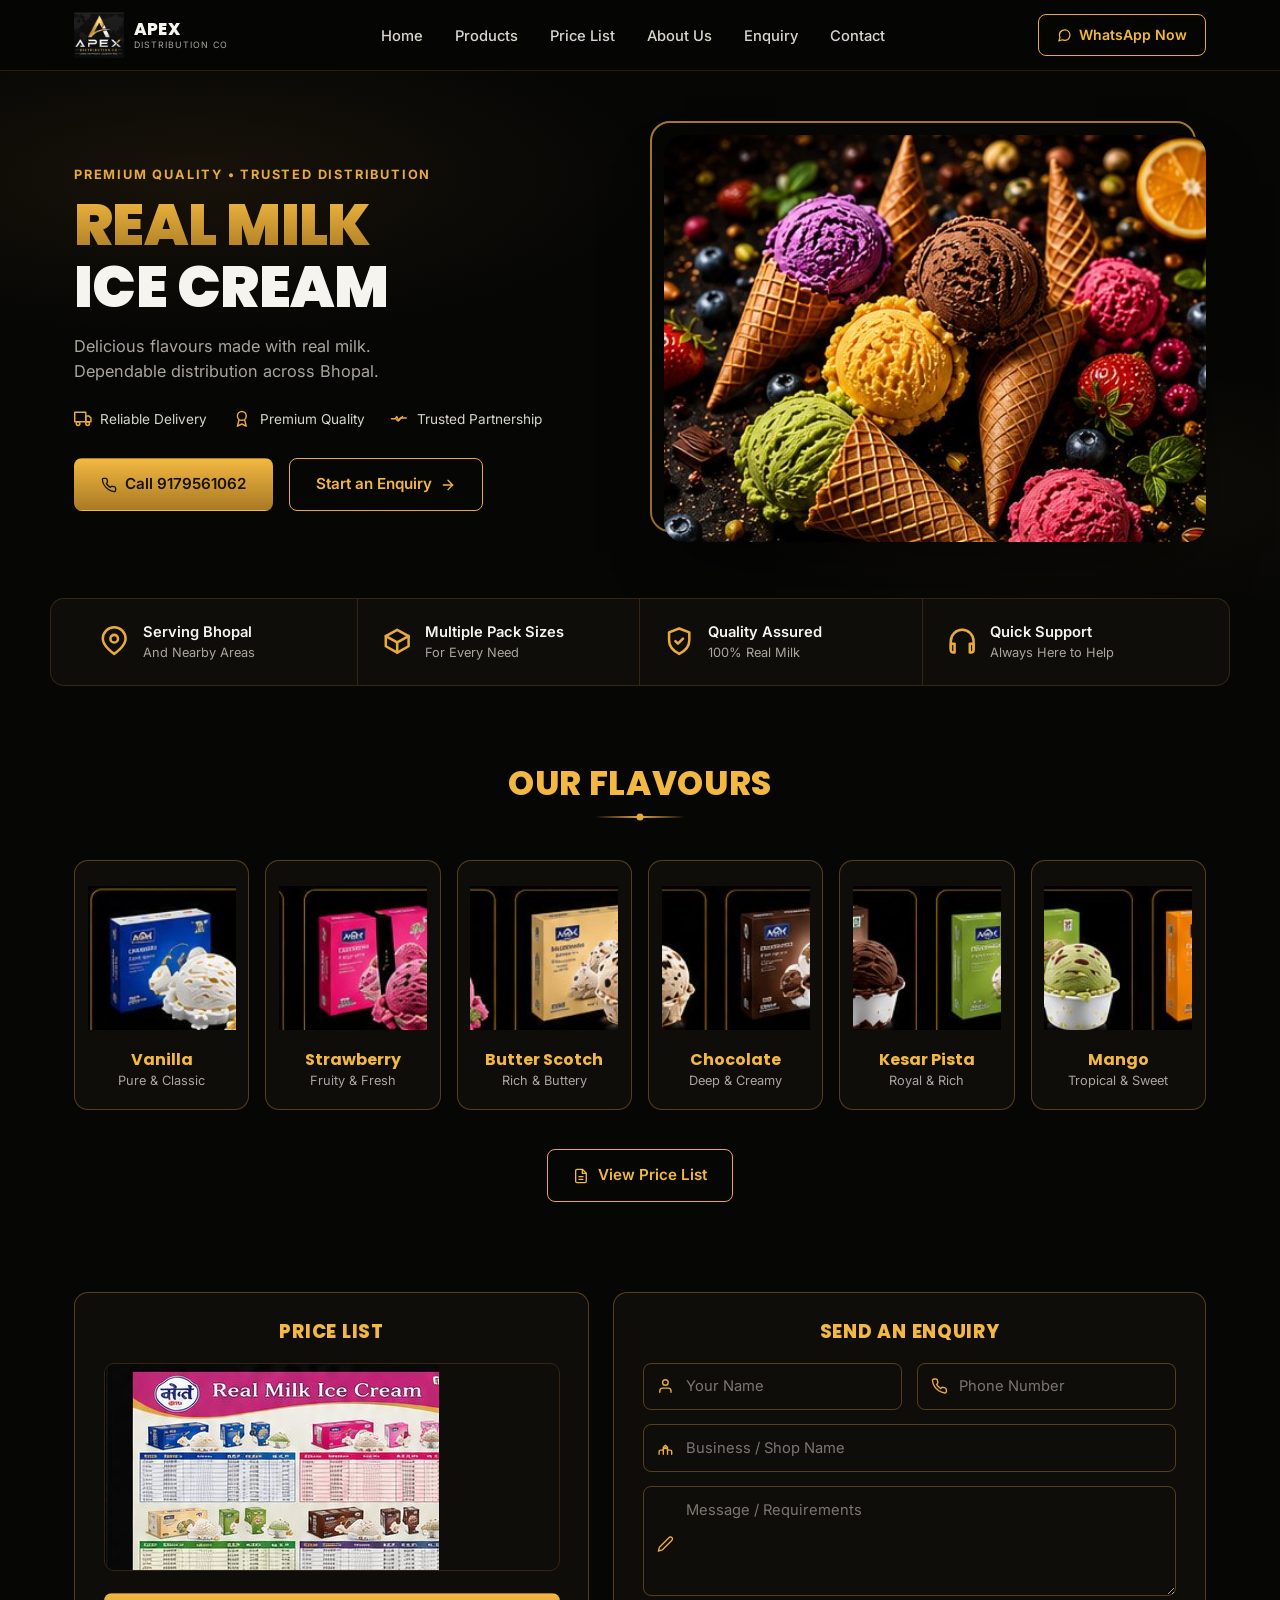
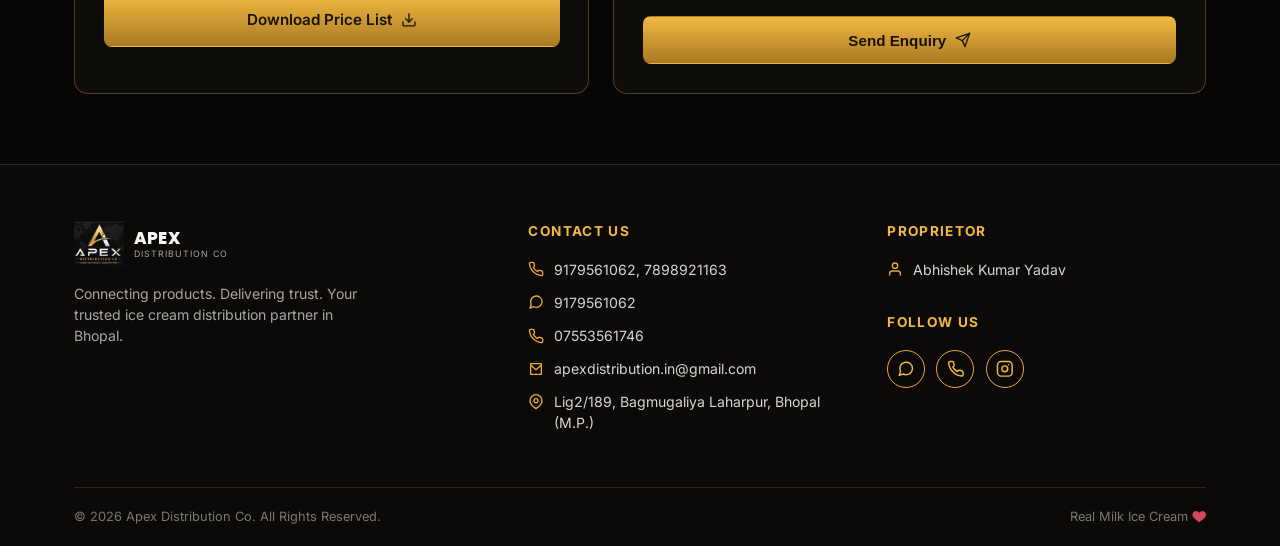
==== commit 7e02e889: "Add files via upload" ====
--- a/index.html
+++ b/index.html
@@ -5,7 +5,7 @@
 <meta name="viewport" content="width=device-width, initial-scale=1.0">
 <title>Apex Distribution Co | Real Milk Ice Cream Distribution in Bhopal</title>
 <meta name="description" content="Apex Distribution Co — reliable real milk ice cream distribution and supply support for retailers, stores and business partners across Bhopal.">
-<link rel="icon" href="images/logo.png">
+<link rel="icon" href="logo.png">
 <link rel="preconnect" href="https://fonts.googleapis.com">
 <link rel="preconnect" href="https://fonts.gstatic.com" crossorigin>
 <link href="https://fonts.googleapis.com/css2?family=Inter:wght@400;500;600;700&family=Poppins:wght@600;700;800;900&display=swap" rel="stylesheet">
@@ -475,7 +475,7 @@
 <header>
   <div class="nav-wrap">
     <a href="#top" class="brand">
-      <img src="images/logo.png" alt="Apex Distribution Co logo">
+      <img src="logo.png" alt="Apex Distribution Co logo">
       <span class="brand-text">
         <span class="name">APEX</span>
         <span class="tag">Distribution Co</span>
@@ -544,7 +544,7 @@
     </div>
 
     <div class="hero-image-wrap">
-      <img src="images/hero.jpg" alt="Assorted real milk ice cream cones and scoops">
+      <img src="hero.jpg" alt="Assorted real milk ice cream cones and scoops">
     </div>
   </div>
 </section>
@@ -581,32 +581,32 @@
 
     <div class="flavour-grid">
       <div class="flavour-card">
-        <img src="images/vanilla.jpg" alt="Vanilla ice cream">
+        <img src="vanilla.jpg" alt="Vanilla ice cream">
         <h3>Vanilla</h3>
         <p>Pure &amp; Classic</p>
       </div>
       <div class="flavour-card">
-        <img src="images/strawberry.jpg" alt="Strawberry ice cream">
+        <img src="strawberry.jpg" alt="Strawberry ice cream">
         <h3>Strawberry</h3>
         <p>Fruity &amp; Fresh</p>
       </div>
       <div class="flavour-card">
-        <img src="images/butterscotch.jpg" alt="Butter Scotch ice cream">
+        <img src="butterscotch.jpg" alt="Butter Scotch ice cream">
         <h3>Butter Scotch</h3>
         <p>Rich &amp; Buttery</p>
       </div>
       <div class="flavour-card">
-        <img src="images/chocolate.jpg" alt="Chocolate ice cream">
+        <img src="chocolate.jpg" alt="Chocolate ice cream">
         <h3>Chocolate</h3>
         <p>Deep &amp; Creamy</p>
       </div>
       <div class="flavour-card">
-        <img src="images/kesarpista.jpg" alt="Kesar Pista ice cream">
+        <img src="kesarpista.jpg" alt="Kesar Pista ice cream">
         <h3>Kesar Pista</h3>
         <p>Royal &amp; Rich</p>
       </div>
       <div class="flavour-card">
-        <img src="images/mango.jpg" alt="Mango ice cream">
+        <img src="mango.jpg" alt="Mango ice cream">
         <h3>Mango</h3>
         <p>Tropical &amp; Sweet</p>
       </div>
@@ -628,9 +628,9 @@
     <div class="card-panel" id="pricelist">
       <h3>Price List</h3>
       <div class="price-image">
-        <img src="images/pricelist.jpg" alt="Apex Distribution real milk ice cream price list">
-      </div>
-      <a class="btn btn-gold btn-block" href="images/pricelist.jpg" download>
+        <img src="pricelist.jpg" alt="Apex Distribution real milk ice cream price list">
+      </div>
+      <a class="btn btn-gold btn-block" href="pricelist.jpg" download>
         Download Price List
         <svg class="icon" viewBox="0 0 24 24"><path d="M21 15v4a2 2 0 0 1-2 2H5a2 2 0 0 1-2-2v-4"/><polyline points="7 10 12 15 17 10"/><line x1="12" y1="15" x2="12" y2="3"/></svg>
       </a>
@@ -681,7 +681,7 @@
 
       <div class="footer-brand" id="about">
         <a href="#top" class="brand">
-          <img src="images/logo.png" alt="Apex Distribution Co logo">
+          <img src="logo.png" alt="Apex Distribution Co logo">
           <span class="brand-text">
             <span class="name">APEX</span>
             <span class="tag">Distribution Co</span>
